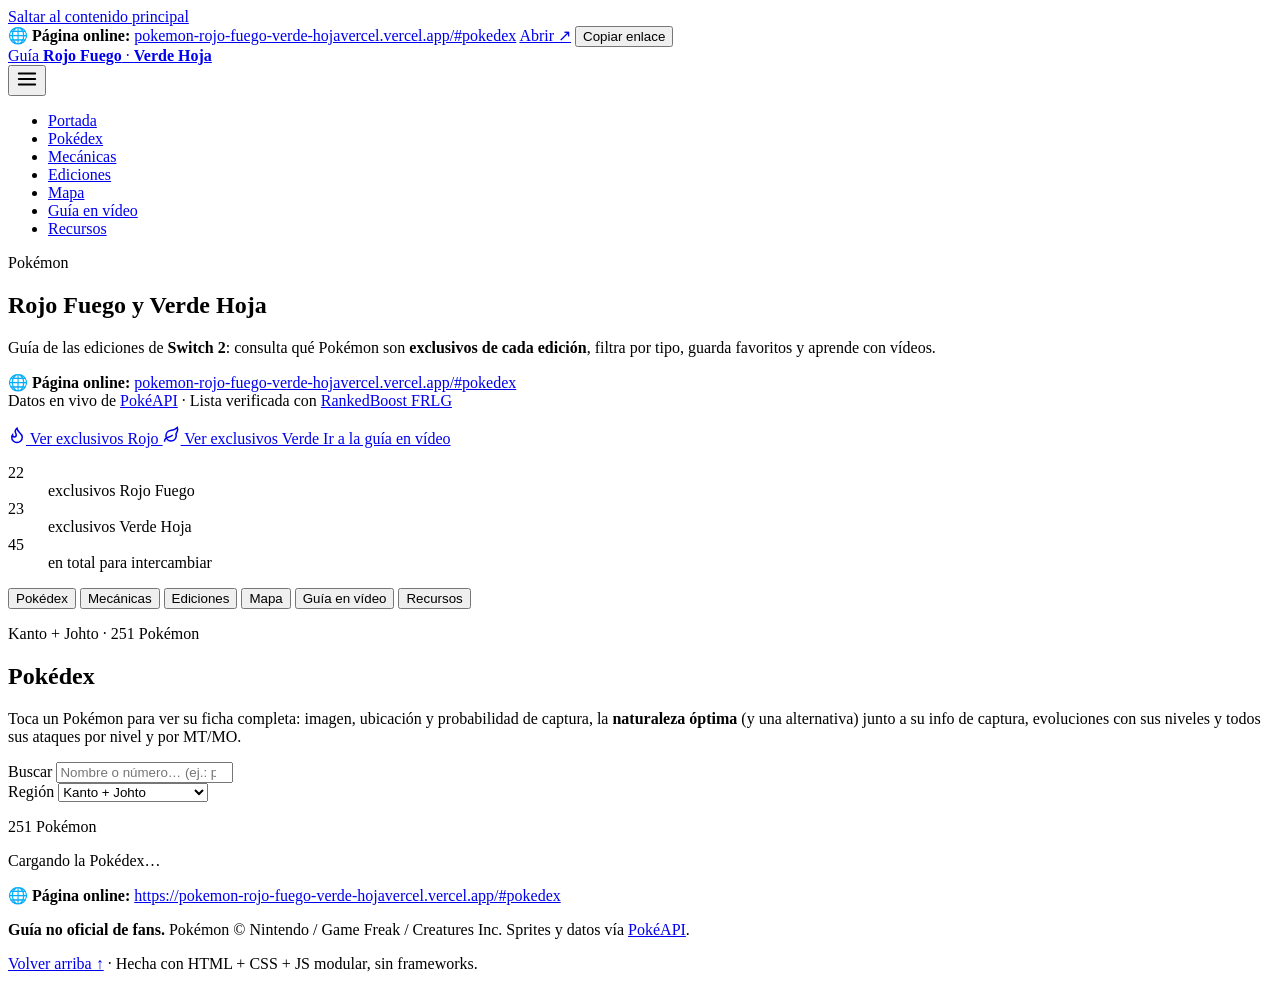
==== index.html @ 7b91762d "Update index.html" ====
<!DOCTYPE html>
<html lang="es">
<head>
  <meta charset="UTF-8" />
  <meta name="viewport" content="width=device-width, initial-scale=1.0" />
  <title>Pokémon Rojo Fuego y Verde Hoja — Guía de ediciones Switch 2 | Exclusivos</title>
  <meta name="description" content="Guía en español de Pokémon Rojo Fuego y Verde Hoja (Switch 2): qué Pokémon son exclusivos de cada edición, buscador con datos en vivo de PokéAPI, guía en vídeo y recursos oficiales." />
  <meta name="theme-color" content="#0f172a" />
  <meta property="og:title" content="Pokémon Rojo Fuego y Verde Hoja — Guía de ediciones" />
  <meta property="og:description" content="Mitad roja, mitad verde: consulta los Pokémon exclusivos de cada edición, filtra, guarda favoritos y aprende con vídeos." />
  <meta property="og:type" content="website" />
  <link rel="canonical" href="https://pokemon-rojo-fuego-verde-hojavercel.vercel.app/#pokedex" />
  <meta property="og:url" content="https://pokemon-rojo-fuego-verde-hojavercel.vercel.app/#pokedex" />
  <link rel="icon" href="data:image/svg+xml,%3Csvg xmlns='http://www.w3.org/2000/svg' viewBox='0 0 100 100'%3E%3Ccircle cx='50' cy='50' r='46' fill='%23ee1c25'/%3E%3Cpath d='M4 50a46 46 0 0 0 92 0z' fill='%23fff' transform='rotate(180 50 50)'/%3E%3Crect x='4' y='45' width='92' height='10' fill='%23111'/%3E%3Ccircle cx='50' cy='50' r='14' fill='%23fff' stroke='%23111' stroke-width='6'/%3E%3Ccircle cx='50' cy='50' r='6' fill='%23fff' stroke='%23111' stroke-width='3'/%3E%3C/svg%3E" />
  <link rel="preconnect" href="https://pokeapi.co" crossorigin />
  <link rel="preconnect" href="https://raw.githubusercontent.com" crossorigin />
  <link rel="preconnect" href="https://upload.wikimedia.org" crossorigin />
  <link rel="stylesheet" href="src/styles/main.css" />
</head>
<body>
  <a class="skip-link" href="#contenido">Saltar al contenido principal</a>

  <div class="live-banner" role="note" aria-label="Enlace a la página online">
    <div class="container live-banner-inner">
      <span aria-hidden="true">🌐</span>
      <span><strong>Página online:</strong>
        <a id="liveUrl" href="https://pokemon-rojo-fuego-verde-hojavercel.vercel.app/#pokedex">pokemon-rojo-fuego-verde-hojavercel.vercel.app/#pokedex</a>
      </span>
      <span class="live-banner-actions">
        <a class="live-btn" href="https://pokemon-rojo-fuego-verde-hojavercel.vercel.app/#pokedex" target="_blank" rel="noopener">Abrir ↗</a>
        <button class="live-btn" type="button" id="copyLiveUrl">Copiar enlace</button>
      </span>
    </div>
  </div>

  <header class="site-header" id="top">
    <div class="container header-inner">
      <a class="brand" href="#portada" aria-label="Inicio — Guía Rojo Fuego y Verde Hoja">
        <span class="brand-ball" aria-hidden="true"><span class="brand-ball-btn"></span></span>
        <span class="brand-text">Guía <strong>Rojo Fuego</strong> · <strong>Verde Hoja</strong></span>
      </a>
      <nav class="site-nav" aria-label="Navegación principal">
        <button class="nav-toggle" id="navToggle" aria-expanded="false" aria-controls="navMenu" aria-label="Abrir menú">
          <svg width="22" height="22" viewBox="0 0 24 24" fill="none" stroke="currentColor" stroke-width="2" stroke-linecap="round" aria-hidden="true"><line x1="3" y1="6" x2="21" y2="6"/><line x1="3" y1="12" x2="21" y2="12"/><line x1="3" y1="18" x2="21" y2="18"/></svg>
        </button>
        <ul class="nav-menu" id="navMenu">
          <li><a href="#portada">Portada</a></li>
          <li><a href="#pokedex" data-tab="pokedex">Pokédex</a></li>
          <li><a href="#mecanicas" data-tab="mecanicas">Mecánicas</a></li>
          <li><a href="#ediciones" data-tab="ediciones">Ediciones</a></li>
          <li><a href="#mapa" data-tab="mapa">Mapa</a></li>
          <li><a href="#guia" data-tab="guia">Guía en vídeo</a></li>
          <li><a href="#recursos" data-tab="recursos">Recursos</a></li>
        </ul>
      </nav>
    </div>
  </header>

  <main id="contenido">
    <!-- ============ PORTADA: pokéball + logo + split ============ -->
    <section class="hero" id="portada" aria-labelledby="hero-title">
      <div class="hero-split" aria-hidden="true">
        <div class="hero-half hero-half--fire"></div>
        <div class="hero-half hero-half--leaf"></div>
      </div>

      <div class="container hero-content">
        <div class="pokeball" role="img" aria-label="Pokébola clásica roja y blanca">
          <span class="pokeball-shine" aria-hidden="true"></span>
          <span class="pokeball-band" aria-hidden="true"></span>
          <span class="pokeball-button" aria-hidden="true"></span>
        </div>

        <img
          class="pokemon-logo"
          src="https://upload.wikimedia.org/wikipedia/commons/9/98/International_Pok%C3%A9mon_logo.svg"
          alt="Logotipo oficial de Pokémon"
          width="420" height="153" fetchpriority="high"
          onerror="this.outerHTML='<p class=&quot;pokemon-logo-fallback&quot;>Pokémon</p>'" />

        <h1 id="hero-title" class="hero-title">
          <span class="hero-title-fire">Rojo Fuego</span>
          <span class="hero-title-x">y</span>
          <span class="hero-title-leaf">Verde Hoja</span>
        </h1>
        <p class="hero-subtitle">
          Guía de las ediciones de <strong>Switch&nbsp;2</strong>: consulta qué Pokémon son
          <strong>exclusivos de cada edición</strong>, filtra por tipo, guarda favoritos y aprende con vídeos.
        </p>
        <p class="hero-source">
          🌐 <strong>Página online:</strong>
          <a href="https://pokemon-rojo-fuego-verde-hojavercel.vercel.app/#pokedex">pokemon-rojo-fuego-verde-hojavercel.vercel.app/#pokedex</a><br />
          Datos en vivo de <a href="https://pokeapi.co" target="_blank" rel="noopener">PokéAPI</a>
          · Lista verificada con <a href="https://rankedboost.com/pokemon/hypno/firered-leafgreen/#locations" target="_blank" rel="noopener">RankedBoost FRLG</a>
        </p>

        <div class="hero-actions">
          <a class="btn btn--fire" href="#panel-fire" data-tab="ediciones" data-scroll="#panel-fire">
            <svg width="18" height="18" viewBox="0 0 24 24" fill="none" stroke="currentColor" stroke-width="2" aria-hidden="true"><path d="M8.5 14.5A2.5 2.5 0 0 0 11 12c0-1.38-.5-2-1-3-1.072-2.143-.224-4.054 2-6 .5 2.5 2 4.9 4 6.5 2 1.6 3 3.5 3 5.5a7 7 0 1 1-14 0c0-1.153.433-2.294 1-3a2.5 2.5 0 0 0 2.5 2.5z"/></svg>
            Ver exclusivos Rojo
          </a>
          <a class="btn btn--leaf" href="#panel-leaf" data-tab="ediciones" data-scroll="#panel-leaf">
            <svg width="18" height="18" viewBox="0 0 24 24" fill="none" stroke="currentColor" stroke-width="2" aria-hidden="true"><path d="M11 20A7 7 0 0 1 9.8 6.1C15.5 5 17 4.48 19 2c1 2.2.2 5.6-1.7 8.5A7 7 0 0 1 11 20z"/><path d="M2 21c0-3 1.85-5.36 5.08-6C9.5 14.52 12 13 13 12"/></svg>
            Ver exclusivos Verde
          </a>
          <a class="btn btn--ghost" href="#guia" data-tab="guia">Ir a la guía en vídeo</a>
        </div>

        <dl class="hero-stats" aria-label="Resumen de contenido">
          <div><dt id="statFire">22</dt><dd>exclusivos Rojo Fuego</dd></div>
          <div><dt id="statLeaf">23</dt><dd>exclusivos Verde Hoja</dd></div>
          <div><dt>45</dt><dd>en total para intercambiar</dd></div>
        </dl>
      </div>
    </section>

    <div class="tabs-bar" id="tabsBar">
      <div class="container">
        <div class="tabs" role="tablist" aria-label="Secciones de la guía">
          <button class="tab" role="tab" id="tab-pokedex" data-tab="pokedex" aria-selected="true" aria-controls="panel-pokedex">Pokédex</button>
          <button class="tab" role="tab" id="tab-mecanicas" data-tab="mecanicas" aria-selected="false" aria-controls="panel-mecanicas" tabindex="-1">Mecánicas</button>
          <button class="tab" role="tab" id="tab-ediciones" data-tab="ediciones" aria-selected="false" aria-controls="panel-ediciones" tabindex="-1">Ediciones</button>
          <button class="tab" role="tab" id="tab-mapa" data-tab="mapa" aria-selected="false" aria-controls="panel-mapa" tabindex="-1">Mapa</button>
          <button class="tab" role="tab" id="tab-guia" data-tab="guia" aria-selected="false" aria-controls="panel-guia" tabindex="-1">Guía en vídeo</button>
          <button class="tab" role="tab" id="tab-recursos" data-tab="recursos" aria-selected="false" aria-controls="panel-recursos" tabindex="-1">Recursos</button>
        </div>
      </div>
    </div>

    <!-- ============ POKÉDEX ============ -->
    <section class="section tabpanel" id="panel-pokedex" data-panel="pokedex" role="tabpanel" aria-labelledby="tab-pokedex" tabindex="0">
      <div class="container">
        <p class="kicker">Kanto + Johto · 251 Pokémon</p>
        <h2 id="pokedex-title">Pokédex</h2>
        <p class="section-lead">Toca un Pokémon para ver su ficha completa: imagen, ubicación y probabilidad de captura, la <strong>naturaleza óptima</strong> (y una alternativa) junto a su info de captura, evoluciones con sus niveles y todos sus ataques por nivel y por MT/MO.</p>
        <form class="dex-toolbar" id="dexFilterForm" role="search" aria-label="Buscar en la Pokédex" onsubmit="return false">
          <div class="dex-field">
            <label for="dexQ">Buscar</label>
            <input id="dexQ" name="dexQ" type="search" placeholder="Nombre o número… (ej.: pikachu, 025)" autocomplete="off" />
          </div>
          <div class="dex-field">
            <label for="dexGen">Región</label>
            <select id="dexGen" name="dexGen">
              <option value="all">Kanto + Johto</option>
              <option value="kanto">Solo Kanto (1–151)</option>
              <option value="johto">Solo Johto (152–251)</option>
            </select>
          </div>
        </form>
        <p class="dex-count" id="dexCount" role="status" aria-live="polite">251 Pokémon</p>
        <div class="dex-layout">
          <div class="dex-list-wrap">
            <ol class="dex-list" id="dexList" aria-label="Lista de Pokémon exclusivos"></ol>
          </div>
          <article class="dex-detail" id="dexDetail" aria-live="polite" aria-label="Ficha del Pokémon seleccionado">
            <p>Cargando la Pokédex…</p>
          </article>
        </div>
      </div>
    </section>

    <!-- ============ MECÁNICAS ============ -->
    <section class="section section--alt tabpanel" id="panel-mecanicas" data-panel="mecanicas" role="tabpanel" aria-labelledby="tab-mecanicas" tabindex="0" hidden>
      <div class="container">
        <p class="kicker">Referencia del entrenador</p>
        <h2 id="mecanicas-title">Naturalezas y tipos</h2>
        <p class="section-lead">Las 25 naturalezas del juego con su nombre en español e inglés y qué hace cada una, más los 18 tipos con su símbolo, sus interacciones y la tabla completa de eficacias.</p>

        <h3 class="mech-sub">Naturalezas <span class="mech-count">(25)</span></h3>
        <p class="mech-note">Cada naturaleza sube una estadística un <strong>10%</strong> y baja otra un <strong>10%</strong>; las 5 neutras no cambian nada. En el juego, la estadística subida se pinta de <strong>rosa</strong> y la bajada de <strong>azul</strong> en la pantalla de Datos.</p>
        <div class="nature-grid" id="natureGrid"></div>

        <h3 class="mech-sub">Tipos <span class="mech-count">(18)</span></h3>
        <p class="mech-note">Cada tipo con su símbolo, a qué hace doble de daño al atacar, qué le hace doble de daño, qué resiste y a qué es inmune.</p>
        <div class="type-grid" id="typeGrid"></div>

        <h3 class="mech-sub">Tabla de eficacias</h3>
        <p class="mech-note">Fila = tipo del ataque · columna = tipo del defensor.</p>
        <div class="table-wrap"><table class="chart-table" id="typeChart"></table></div>
        <p class="map-fallback" id="chartLegend"></p>
      </div>
    </section>

    <!-- ============ EDICIONES ============ -->
    <section class="section tabpanel" id="panel-ediciones" data-panel="ediciones" role="tabpanel" aria-labelledby="tab-ediciones" tabindex="0" hidden>
      <div class="container">
        <h2 id="explorador-title" class="sr-only">Pokémon exclusivos de cada edición</h2>
        <!-- ============ SPLIT ROJO / VERDE ============ -->
        <div class="split">
          <!-- Panel ROJO FUEGO -->
          <section class="panel panel--fire" id="panel-fire" aria-labelledby="fire-title">
            <header class="panel-head">
              <h2 id="fire-title" class="panel-title sr-only">Exclusivos de Rojo Fuego</h2>
              <div class="game-logo game-logo--fire" role="img" aria-label="Logotipo de la edición Rojo Fuego">
                <span class="game-logo-flame" aria-hidden="true">
                  <svg width="26" height="26" viewBox="0 0 24 24" fill="none" stroke="currentColor" stroke-width="2" stroke-linecap="round" stroke-linejoin="round"><path d="M8.5 14.5A2.5 2.5 0 0 0 11 12c0-1.38-.5-2-1-3-1.072-2.143-.224-4.054 2-6 .5 2.5 2 4.9 4 6.5 2 1.6 3 3.5 3 5.5a7 7 0 1 1-14 0c0-1.153.433-2.294 1-3a2.5 2.5 0 0 0 2.5 2.5z"/></svg>
                </span>
                <span class="game-logo-text"><small>Pokémon edición</small><strong>ROJO FUEGO</strong></span>
                <span class="game-logo-mascot" aria-hidden="true">🔥 Charizard</span>
              </div>
              <p class="panel-desc">Solo aparecen en <strong>Rojo Fuego</strong>. Para completarlos necesitarás intercambiar con Verde Hoja.</p>
              <p class="strip-caption">Recortes de tu imagen — mitad superior, pegados en su edición. Toca uno para ver su ficha:</p>
              <div class="cutout-strip" id="strip-fire" role="group" aria-label="Recortes de exclusivos de Rojo Fuego"></div>
            </header>
            <div class="panel-status" data-panel-status="fire" role="status" aria-live="polite"></div>
            <ul class="card-grid" id="grid-fire" aria-label="Pokémon exclusivos de Rojo Fuego"></ul>
          </section>

          <!-- Panel VERDE HOJA -->
          <section class="panel panel--leaf" id="panel-leaf" aria-labelledby="leaf-title">
            <header class="panel-head">
              <h2 id="leaf-title" class="panel-title sr-only">Exclusivos de Verde Hoja</h2>
              <div class="game-logo game-logo--leaf" role="img" aria-label="Logotipo de la edición Verde Hoja">
                <span class="game-logo-flame" aria-hidden="true">
                  <svg width="26" height="26" viewBox="0 0 24 24" fill="none" stroke="currentColor" stroke-width="2" stroke-linecap="round" stroke-linejoin="round"><path d="M11 20A7 7 0 0 1 9.8 6.1C15.5 5 17 4.48 19 2c1 2.2.2 5.6-1.7 8.5A7 7 0 0 1 11 20z"/><path d="M2 21c0-3 1.85-5.36 5.08-6C9.5 14.52 12 13 13 12"/></svg>
                </span>
                <span class="game-logo-text"><small>Pokémon edición</small><strong>VERDE HOJA</strong></span>
                <span class="game-logo-mascot" aria-hidden="true">🍃 Venusaur</span>
              </div>
              <p class="panel-desc">Solo aparecen en <strong>Verde Hoja</strong>. Para completarlos necesitarás intercambiar con Rojo Fuego.</p>
              <p class="strip-caption">Recortes de tu imagen — mitad inferior, pegados en su edición. Toca uno para ver su ficha:</p>
              <div class="cutout-strip" id="strip-leaf" role="group" aria-label="Recortes de exclusivos de Verde Hoja"></div>
            </header>
            <div class="panel-status" data-panel-status="leaf" role="status" aria-live="polite"></div>
            <ul class="card-grid" id="grid-leaf" aria-label="Pokémon exclusivos de Verde Hoja"></ul>
          </section>
        </div>
      </div>
    </section>

    <!-- ============ MAPA ============ -->
    <section class="section section--alt tabpanel" id="panel-mapa" data-panel="mapa" role="tabpanel" aria-labelledby="tab-mapa" tabindex="0" hidden>
      <div class="container">
        <p class="kicker">Explora Kanto</p>
        <h2 id="mapa-title">Mapa interactivo de Kanto y las Archi7</h2>
        <p class="section-lead">El FRLG Map de RankedBoost, incrustado en la página: mueve, amplía y localiza rutas, cuevas y puntos de captura sin salir de aquí.</p>
        <div class="map-frame">
          <iframe id="frlgMap" src="https://rankedboost.com/pokemon/location/firered-leafgreen/#megamap=4048,-960,0.085,region,-" title="Mapa interactivo de Pokémon Rojo Fuego y Verde Hoja (RankedBoost)" loading="lazy" allowfullscreen referrerpolicy="no-referrer"></iframe>
        </div>
        <p class="map-fallback">¿No se carga el mapa? <a href="https://rankedboost.com/pokemon/location/firered-leafgreen/" target="_blank" rel="noopener">Abrirlo en RankedBoost</a>.</p>
      </div>
    </section>

    <!-- ============ GUÍA EN VÍDEO ============ -->
    <section class="section section--alt tabpanel" id="panel-guia" data-panel="guia" role="tabpanel" aria-labelledby="tab-guia" tabindex="0" hidden>
      <div class="container">
        <p class="kicker">Aprende jugando</p>
        <h2 id="guia-title">Guía en vídeo: serie completa + trucos</h2>
        <p class="section-lead">36 capítulos paso a paso por Kanto y las Archi7, más shorts con trucos. Elige un vídeo de la lista y se reproduce aquí mismo, sin salir de la página.</p>
        <div class="player-layout">
          <div class="player-main">
            <div class="player-frame">
              <iframe id="ytPlayer" src="https://www.youtube-nocookie.com/embed/GYlCV2q-iWk?rel=0" title="Reproductor: guía en vídeo de Rojo Fuego y Verde Hoja" loading="lazy" allow="accelerometer; autoplay; clipboard-write; encrypted-media; gyroscope; picture-in-picture; web-share" referrerpolicy="strict-origin-when-cross-origin" allowfullscreen></iframe>
            </div>
            <h3 class="now-playing" id="nowPlaying">1 · Pokémon Rojo Fuego #1 - Bulbasaur, Charmander o Squirtle</h3>
            <p class="player-alt"><a id="watchLink" href="https://www.youtube.com/watch?v=GYlCV2q-iWk&list=PLMa4xzilcmBt-tBff6_m3KsLrLWPwA_6X" target="_blank" rel="noopener">Ver este vídeo en YouTube ↗</a></p>
          </div>
          <div class="playlist-wrap">
            <h3 class="playlist-title">Serie completa <span id="epCount"></span></h3>
            <ol class="playlist" id="playlistEps"></ol>
            <h3 class="playlist-title">Shorts y trucos <span id="shortCount"></span></h3>
            <ol class="playlist" id="playlistShorts"></ol>
          </div>
        </div>
        <p class="map-fallback">Lista original: <a href="https://www.youtube.com/watch?v=GYlCV2q-iWk&list=PLMa4xzilcmBt-tBff6_m3KsLrLWPwA_6X" target="_blank" rel="noopener">ver la playlist en YouTube</a>.</p>
      </div>
    </section>

    <!-- ============ RECURSOS ============ -->
    <section class="section tabpanel" id="panel-recursos" data-panel="recursos" role="tabpanel" aria-labelledby="tab-recursos" tabindex="0" hidden>
      <div class="container">
        <p class="kicker">Para seguir investigando</p>
        <h2 id="recursos-title">Páginas relacionadas</h2>
        <ul class="link-grid">
          <li><a class="link-card" href="https://rankedboost.com/pokemon/hypno/firered-leafgreen/#locations" target="_blank" rel="noopener"><strong>RankedBoost — Localizaciones FRLG</strong><span>Fuente de localizaciones usada en esta guía.</span></a></li>
          <li><a class="link-card" href="https://pokeapi.co" target="_blank" rel="noopener"><strong>PokéAPI — API REST</strong><span>Sprites, tipos y estadísticas en vivo.</span></a></li>
          <li><a class="link-card" href="https://bulbapedia.bulbagarden.net/wiki/Walkthrough:Pok%C3%A9mon_FireRed_and_LeafGreen" target="_blank" rel="noopener"><strong>Bulbapedia — Walkthrough FRLG</strong><span>Guía escrita paso a paso.</span></a></li>
          <li><a class="link-card" href="https://www.serebii.net/fireredleafgreen/" target="_blank" rel="noopener"><strong>Serebii — FireRed / LeafGreen</strong><span>Pokédex, objetos y eventos.</span></a></li>
          <li><a class="link-card" href="https://www.nintendo.com/" target="_blank" rel="noopener"><strong>Nintendo eShop</strong><span>Versiones digitales para Switch / Switch 2.</span></a></li>
          <li><a class="link-card" href="https://home.pokemon.com/" target="_blank" rel="noopener"><strong>Pokémon HOME</strong><span>Transfiere tus capturas desde FRLG (oct. 2026).</span></a></li>
        </ul>
      </div>
    </section>
  </main>

  <footer class="site-footer">
    <div class="container footer-inner">
      <p>🌐 <strong>Página online:</strong> <a href="https://pokemon-rojo-fuego-verde-hojavercel.vercel.app/#pokedex">https://pokemon-rojo-fuego-verde-hojavercel.vercel.app/#pokedex</a></p>
      <p><strong>Guía no oficial de fans.</strong> Pokémon © Nintendo / Game Freak / Creatures Inc. Sprites y datos vía <a href="https://pokeapi.co" target="_blank" rel="noopener">PokéAPI</a>.</p>
      <p><a href="#portada">Volver arriba ↑</a> · Hecha con HTML + CSS + JS modular, sin frameworks.</p>
    </div>
  </footer>

  <!-- Modal detalle -->
  <div class="modal-backdrop" id="modalBackdrop" hidden>
    <div class="modal" role="dialog" aria-modal="true" aria-labelledby="modalName" id="modal">
      <button class="modal-close" id="modalClose" aria-label="Cerrar detalle">✕</button>
      <div class="modal-body" id="modalBody">
        <p>Cargando…</p>
      </div>
    </div>
  </div>

  <div class="toast" id="toast" role="status" aria-live="polite" hidden></div>

  <script src="src/js/data.js"></script>
  <script src="src/js/mechanics.js"></script>
  <script src="src/js/api.js"></script>
  <script src="src/js/ui.js"></script>
  <script src="src/js/playlist.js"></script>
  <script src="src/js/app.js"></script>
  <script>
    // Botón "Copiar enlace": copia la URL online al portapapeles.
    (function () {
      var btn = document.getElementById("copyLiveUrl");
      if (!btn) return;
      btn.addEventListener("click", function () {
        var url = "https://pokemon-rojo-fuego-verde-hojavercel.vercel.app/#pokedex";
        function done(msg) {
          btn.textContent = msg;
          setTimeout(function () { btn.textContent = "Copiar enlace"; }, 2000);
        }
        if (navigator.clipboard && navigator.clipboard.writeText) {
          navigator.clipboard.writeText(url).then(function () { done("¡Copiado! ✓"); }, function () { done(url); });
        } else {
          var t = document.createElement("textarea");
          t.value = url; document.body.appendChild(t); t.select();
          try { document.execCommand("copy"); done("¡Copiado! ✓"); }
          catch (e) { done(url); }
          document.body.removeChild(t);
        }
      });
    })();
  </script>
</body>
</html>
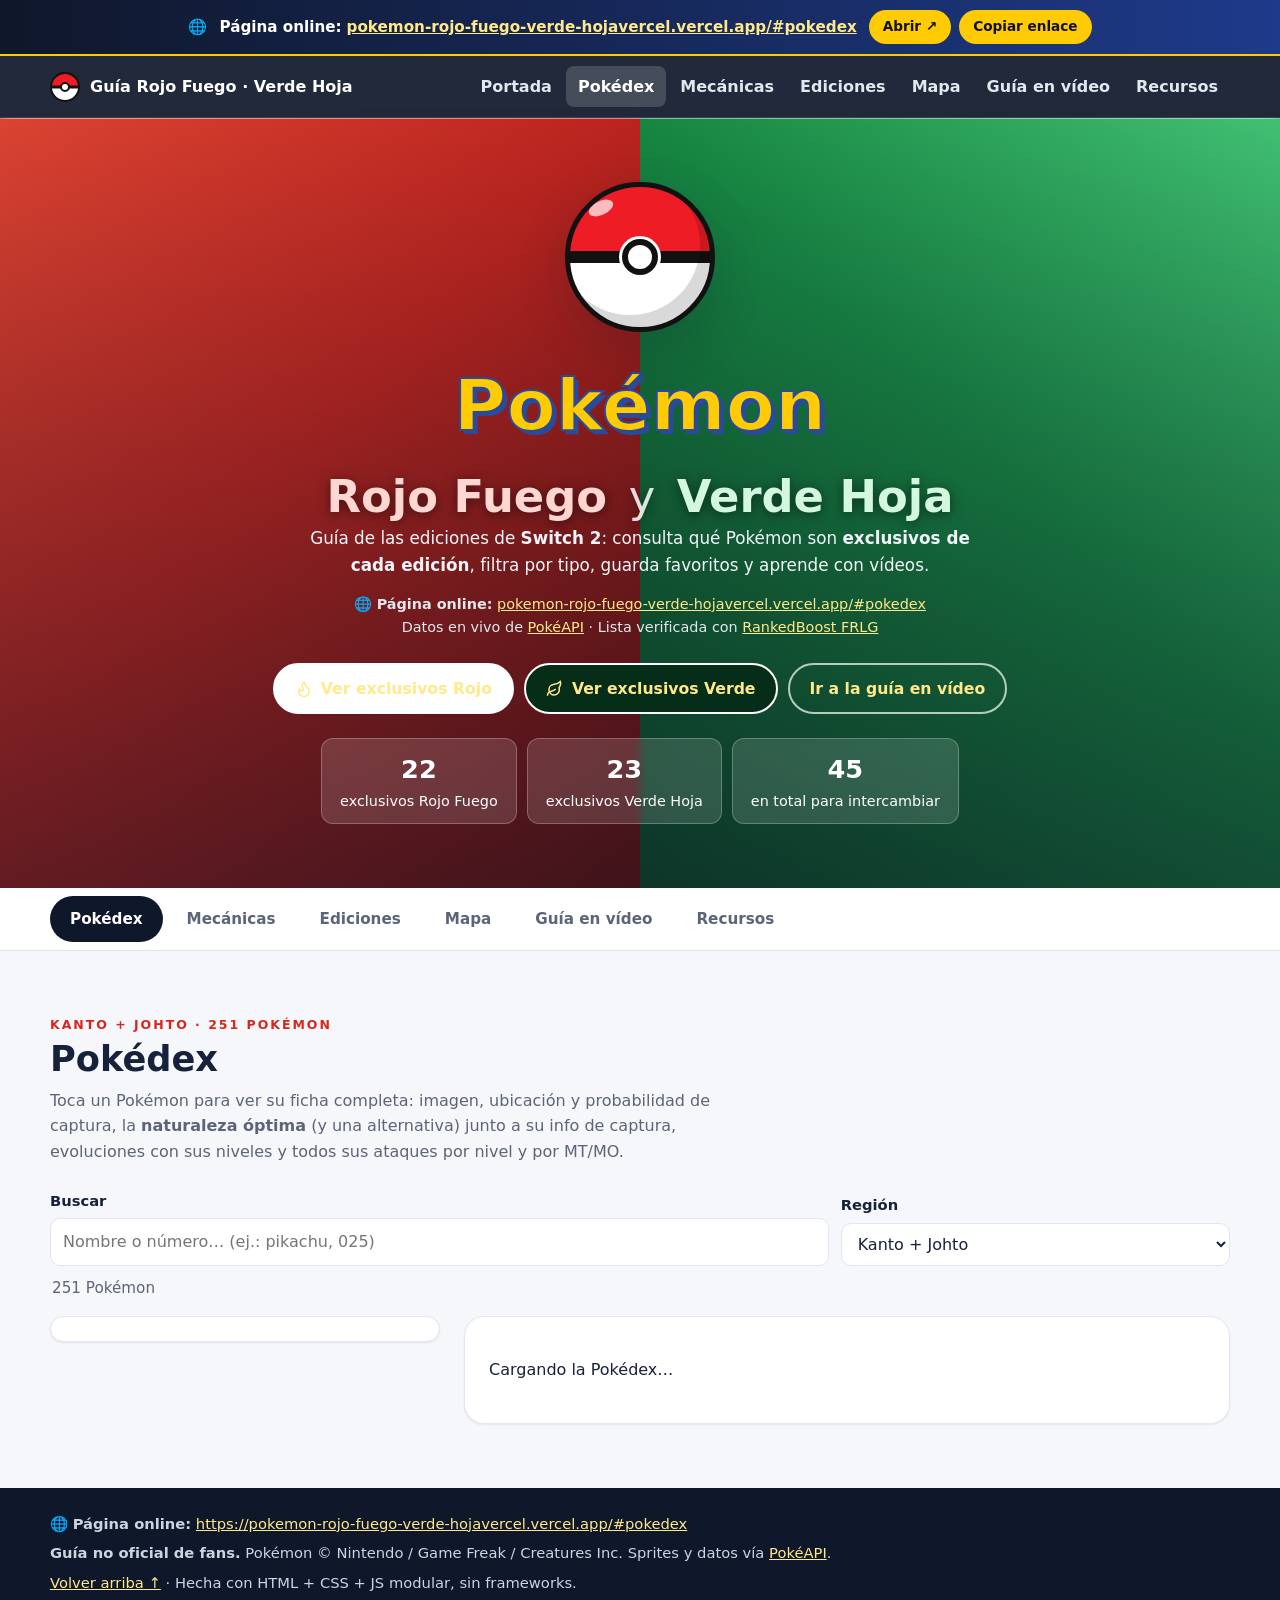
==== commit 591ebb33: "Quita textos de encargo de la web y del README - Las cabeceras de la web decian 'Recortes de tu imag" ====
--- a/index.html
+++ b/index.html
@@ -199,7 +199,7 @@
                 <span class="game-logo-mascot" aria-hidden="true">🔥 Charizard</span>
               </div>
               <p class="panel-desc">Solo aparecen en <strong>Rojo Fuego</strong>. Para completarlos necesitarás intercambiar con Verde Hoja.</p>
-              <p class="strip-caption">Recortes de tu imagen — mitad superior, pegados en su edición. Toca uno para ver su ficha:</p>
+              <p class="strip-caption">Los 22 exclusivos de Rojo Fuego. Toca uno para ver su ficha:</p>
               <div class="cutout-strip" id="strip-fire" role="group" aria-label="Recortes de exclusivos de Rojo Fuego"></div>
             </header>
             <div class="panel-status" data-panel-status="fire" role="status" aria-live="polite"></div>
@@ -218,7 +218,7 @@
                 <span class="game-logo-mascot" aria-hidden="true">🍃 Venusaur</span>
               </div>
               <p class="panel-desc">Solo aparecen en <strong>Verde Hoja</strong>. Para completarlos necesitarás intercambiar con Rojo Fuego.</p>
-              <p class="strip-caption">Recortes de tu imagen — mitad inferior, pegados en su edición. Toca uno para ver su ficha:</p>
+              <p class="strip-caption">Los 23 exclusivos de Verde Hoja. Toca uno para ver su ficha:</p>
               <div class="cutout-strip" id="strip-leaf" role="group" aria-label="Recortes de exclusivos de Verde Hoja"></div>
             </header>
             <div class="panel-status" data-panel-status="leaf" role="status" aria-live="polite"></div>
--- a/src/styles/main.css
+++ b/src/styles/main.css
@@ -0,0 +1,619 @@
+/* ============================================================
+   Guía Rojo Fuego / Verde Hoja — sistema de diseño
+   Mobile-first · variables CSS · Grid + Flexbox
+   ============================================================ */
+:root {
+  --color-fire: #d9261c;
+  --color-fire-dark: #7a0e08;
+  --color-fire-soft: #fdeceb;
+  --color-leaf: #189a46;
+  --color-leaf-dark: #0b5a28;
+  --color-leaf-soft: #e7f7ee;
+  --color-ink: #0f172a;
+  --color-background: #f6f7fb;
+  --color-surface: #ffffff;
+  --color-text: #16213a;
+  --color-muted: #5b6478;
+  --color-border: #e2e6f0;
+  --color-accent: #ffcb05;
+  --color-accent-ink: #2a4a9b;
+
+  --radius-sm: 8px;
+  --radius-md: 12px;
+  --radius-lg: 20px;
+  --radius-pill: 999px;
+
+  --spacing-xs: 4px;
+  --spacing-sm: 8px;
+  --spacing-md: 16px;
+  --spacing-lg: 24px;
+  --spacing-xl: 40px;
+  --spacing-2xl: 64px;
+
+  --shadow-sm: 0 1px 2px rgb(15 23 42 / 0.08);
+  --shadow-md: 0 8px 24px rgb(15 23 42 / 0.12);
+  --shadow-lg: 0 18px 50px rgb(15 23 42 / 0.18);
+
+  --font-sans: "Outfit", "Segoe UI", system-ui, -apple-system, Roboto, "Helvetica Neue", Arial, sans-serif;
+  --font-display: "Outfit", "Segoe UI Black", system-ui, sans-serif;
+
+  --max-w: 1180px;
+}
+
+* { box-sizing: border-box; }
+html { scroll-behavior: smooth; }
+body {
+  margin: 0;
+  font-family: var(--font-sans);
+  color: var(--color-text);
+  background: var(--color-background);
+  line-height: 1.6;
+}
+img { max-width: 100%; height: auto; }
+a { color: var(--color-accent-ink); }
+a:hover { text-decoration-thickness: 2px; }
+
+.container { width: min(100% - 2rem, var(--max-w)); margin-inline: auto; }
+
+.sr-only {
+  position: absolute; width: 1px; height: 1px; padding: 0; margin: -1px;
+  overflow: hidden; clip: rect(0 0 0 0); white-space: nowrap; border: 0;
+}
+.skip-link {
+  position: absolute; left: 12px; top: -60px; z-index: 100;
+  background: var(--color-ink); color: #fff; padding: 10px 16px;
+  border-radius: var(--radius-sm); transition: top 0.2s;
+}
+.skip-link:focus { top: 12px; color: #fff; }
+
+:focus-visible { outline: 3px solid var(--color-accent); outline-offset: 2px; border-radius: 4px; }
+
+/* ---------- Banner enlace página online ---------- */
+.live-banner {
+  background: linear-gradient(90deg, #0f172a, #1e3a8a);
+  color: #fff; font-size: 0.95rem;
+  border-bottom: 2px solid var(--color-accent);
+}
+.live-banner-inner {
+  display: flex; align-items: center; justify-content: center;
+  flex-wrap: wrap; gap: 8px 12px; padding-block: 10px; text-align: center;
+}
+.live-banner a { color: #ffe98a; font-weight: 700; overflow-wrap: anywhere; }
+.live-banner-actions { display: inline-flex; gap: 8px; }
+.live-btn {
+  display: inline-block; font: inherit; font-size: 0.85rem; font-weight: 800;
+  background: var(--color-accent); color: #111; border: 0; border-radius: 999px;
+  padding: 6px 14px; cursor: pointer; text-decoration: none;
+}
+.live-btn:hover { filter: brightness(1.08); }
+a.live-btn { color: #111; }
+
+/* ---------- Header ---------- */
+.site-header {
+  position: sticky; top: 0; z-index: 50;
+  background: rgb(15 23 42 / 0.92);
+  color: #fff; backdrop-filter: blur(8px);
+  border-bottom: 1px solid rgb(255 255 255 / 0.12);
+}
+.header-inner { display: flex; align-items: center; justify-content: space-between; gap: 12px; padding-block: 10px; }
+.brand { display: flex; align-items: center; gap: 10px; color: #fff; text-decoration: none; font-weight: 600; }
+.brand-ball {
+  width: 30px; height: 30px; border-radius: 50%; position: relative; flex: none;
+  background: linear-gradient(to bottom, #ee1c25 50%, #fff 50%);
+  border: 2px solid #111; overflow: hidden;
+}
+.brand-ball::after { content: ""; position: absolute; left: 0; right: 0; top: 50%; height: 3px; background: #111; transform: translateY(-50%); }
+.brand-ball-btn {
+  position: absolute; left: 50%; top: 50%; width: 10px; height: 10px; border-radius: 50%;
+  background: #fff; border: 2px solid #111; transform: translate(-50%, -50%); z-index: 1;
+}
+.site-nav { position: relative; }
+.nav-toggle { display: inline-flex; background: transparent; border: 1px solid rgb(255 255 255 / 0.3); color: #fff; border-radius: 8px; padding: 8px; cursor: pointer; }
+.nav-menu { display: none; list-style: none; margin: 0; padding: 8px; position: absolute; right: 0; top: calc(100% + 8px); background: #fff; border-radius: 12px; box-shadow: var(--shadow-md); min-width: 220px; }
+.nav-menu.open { display: block; }
+.nav-menu a { display: block; padding: 10px 12px; border-radius: 8px; color: var(--color-text); text-decoration: none; font-weight: 600; }
+.nav-menu a:hover { background: #eef2ff; }
+
+/* ---------- Hero / portada ---------- */
+.hero { position: relative; overflow: clip; color: #fff; background: var(--color-ink); }
+.hero-split { position: absolute; inset: 0; display: grid; grid-template-columns: 1fr 1fr; }
+.hero-half--fire { background: linear-gradient(135deg, #ff4b33 0%, var(--color-fire) 45%, var(--color-fire-dark) 100%); }
+.hero-half--leaf { background: linear-gradient(225deg, #4ade80 0%, var(--color-leaf) 45%, var(--color-leaf-dark) 100%); }
+.hero-split::after { content: ""; position: absolute; inset: 0; background: linear-gradient(to bottom, rgb(15 23 42 / 0.15), rgb(15 23 42 / 0.55)); }
+.hero-content { position: relative; z-index: 2; text-align: center; padding-block: var(--spacing-2xl); }
+.hero-content a { color: #ffe98a; }
+
+.pokeball {
+  width: 120px; height: 120px; border-radius: 50%; margin: 0 auto var(--spacing-md);
+  background: linear-gradient(to bottom, #ee1c25 46%, #111 46%, #111 54%, #fff 54%);
+  border: 5px solid #111; position: relative;
+  box-shadow: var(--shadow-lg), inset -10px -12px 0 rgb(0 0 0 / 0.15);
+  animation: float 4s ease-in-out infinite;
+  transition: transform 0.25s ease;
+}
+.pokeball:hover { transform: rotate(-10deg) scale(1.04); }
+.pokeball-shine { position: absolute; left: 18px; top: 14px; width: 26px; height: 14px; border-radius: 50%; background: rgb(255 255 255 / 0.7); transform: rotate(-25deg); }
+.pokeball-button {
+  position: absolute; left: 50%; top: 50%; width: 30px; height: 30px; border-radius: 50%;
+  background: #fff; border: 6px solid #111; transform: translate(-50%, -50%);
+  box-shadow: 0 0 0 3px #fff;
+}
+@keyframes float { 0%, 100% { translate: 0 0; } 50% { translate: 0 -8px; } }
+@media (prefers-reduced-motion: reduce) { .pokeball { animation: none; } html { scroll-behavior: auto; } }
+
+.pokemon-logo { width: min(420px, 78vw); filter: drop-shadow(0 6px 0 rgb(0 0 0 / 0.35)) drop-shadow(0 12px 24px rgb(0 0 0 / 0.35)); }
+.pokemon-logo-fallback {
+  font-family: var(--font-display); font-weight: 900; font-size: clamp(2.5rem, 8vw, 4.5rem);
+  color: var(--color-accent); -webkit-text-stroke: 2px var(--color-accent-ink);
+  text-shadow: 4px 4px 0 var(--color-accent-ink); margin: 0;
+}
+.hero-title { margin: 8px 0 4px; font-size: clamp(1.6rem, 4.5vw, 2.8rem); line-height: 1.1; text-shadow: 0 2px 12px rgb(0 0 0 / 0.5); }
+.hero-title-fire { color: #ffd7d2; } .hero-title-leaf { color: #d3f8df; } .hero-title-x { opacity: 0.85; font-weight: 400; margin-inline: 6px; }
+.hero-subtitle { max-width: 62ch; margin: 0 auto; font-size: 1.05rem; color: #f1f5f9; }
+.hero-source { font-size: 0.9rem; color: #e2e8f0; }
+.hero-actions { display: flex; flex-wrap: wrap; gap: 10px; justify-content: center; margin-top: var(--spacing-lg); }
+.hero-stats { display: flex; flex-wrap: wrap; gap: 10px; justify-content: center; margin: var(--spacing-lg) 0 0; padding: 0; }
+.hero-stats > div { background: rgb(255 255 255 / 0.14); border: 1px solid rgb(255 255 255 / 0.25); border-radius: var(--radius-md); padding: 10px 18px; min-width: 150px; backdrop-filter: blur(4px); }
+.hero-stats dt { font-size: 1.6rem; font-weight: 800; }
+.hero-stats dd { margin: 0; font-size: 0.9rem; }
+
+/* ---------- Botones ---------- */
+.btn {
+  display: inline-flex; align-items: center; gap: 8px; justify-content: center;
+  border-radius: var(--radius-pill); padding: 11px 20px; font-weight: 700; font-size: 0.98rem;
+  text-decoration: none; border: 2px solid transparent; cursor: pointer;
+  transition: transform 0.15s ease, box-shadow 0.15s ease, background 0.15s ease;
+}
+.btn:hover { transform: translateY(-1px); }
+.btn:active { transform: translateY(0); }
+.btn--fire { background: #fff; color: var(--color-fire-dark); border-color: #fff; box-shadow: var(--shadow-sm); }
+.btn--fire:hover { background: var(--color-accent); border-color: var(--color-accent); color: #111; }
+.btn--leaf { background: #062d18; color: #d3f8df; border-color: #fff; }
+.btn--leaf:hover { background: #0b5a28; }
+.btn--ghost { background: transparent; color: #fff; border-color: rgb(255 255 255 / 0.7); }
+.btn--ghost:hover { background: rgb(255 255 255 / 0.15); }
+.btn--dark { background: var(--color-ink); color: #fff; }
+.btn--dark:hover { background: #1e293b; }
+.btn--subtle { background: #eef2ff; color: var(--color-ink); }
+.btn--icon { padding: 8px 12px; font-size: 0.9rem; }
+
+/* ---------- Pestañas (sin scroll infinito) ---------- */
+.tabs-bar { background: var(--color-surface); border-bottom: 1px solid var(--color-border); }
+.tabs { display: flex; gap: 4px; overflow-x: auto; padding-block: 8px; }
+.tab {
+  font: inherit; font-weight: 800; font-size: 0.95rem; white-space: nowrap;
+  border: 2px solid transparent; background: transparent; color: var(--color-muted);
+  border-radius: var(--radius-pill); padding: 9px 18px; cursor: pointer;
+}
+.tab:hover { background: #eef2ff; color: var(--color-ink); }
+.tab[aria-selected="true"] { background: var(--color-ink); color: #fff; }
+.tabpanel[hidden] { display: none; }
+.tabpanel:focus { outline: none; }
+.tabpanel:focus-visible { outline: 3px solid var(--color-accent); outline-offset: -3px; }
+.nav-menu a.active { background: rgb(255 255 255 / 0.16); color: #fff; }
+
+/* ---------- Mapa incrustado ---------- */
+.map-frame {
+  border: 1px solid var(--color-border); border-radius: var(--radius-lg);
+  overflow: hidden; box-shadow: var(--shadow-md); background: #0b1f16;
+  height: min(78vh, 720px); min-height: 440px; margin-top: var(--spacing-lg);
+}
+.map-frame iframe { width: 100%; height: 100%; border: 0; display: block; }
+.map-fallback { color: var(--color-muted); font-size: 0.92rem; margin-top: 10px; }
+
+/* ---------- Reproductor YouTube + lista ---------- */
+.player-layout { display: grid; gap: var(--spacing-lg); margin-top: var(--spacing-lg); align-items: start; }
+.player-frame { position: relative; aspect-ratio: 16 / 9; background: #000; border-radius: var(--radius-lg); overflow: hidden; box-shadow: var(--shadow-md); }
+.player-frame iframe { position: absolute; inset: 0; width: 100%; height: 100%; border: 0; }
+.now-playing { margin: 10px 2px 0; font-size: 1.05rem; }
+.player-alt { margin: 4px 2px 0; font-size: 0.9rem; color: var(--color-muted); }
+.playlist-wrap { background: var(--color-surface); border: 1px solid var(--color-border); border-radius: var(--radius-lg); padding: var(--spacing-md); box-shadow: var(--shadow-sm); min-width: 0; }
+.playlist-title { margin: 4px 0 8px; font-size: 1rem; }
+.playlist-title span { color: var(--color-muted); font-weight: 600; }
+.playlist { list-style: none; margin: 0 0 var(--spacing-md); padding: 0; display: grid; gap: 6px; max-height: 320px; overflow: auto; }
+.playlist-item { display: flex; gap: 10px; align-items: center; width: 100%; text-align: left; font: inherit; background: #fff; border: 1.5px solid var(--color-border); border-radius: 10px; padding: 6px; cursor: pointer; }
+.playlist-item img { width: 96px; aspect-ratio: 16 / 9; object-fit: cover; border-radius: 6px; background: #000; flex: none; }
+.playlist-item .pl-num { font-weight: 800; color: var(--color-muted); font-size: 0.85rem; flex: none; width: 30px; text-align: right; }
+.playlist-item .pl-title { font-size: 0.85rem; font-weight: 600; line-height: 1.3; }
+.playlist-item:hover { border-color: var(--color-accent-ink); }
+.playlist-item[aria-current="true"] { border-color: var(--color-fire); background: #fff5f4; }
+
+/* ---------- Pokédex: lista + ficha ---------- */
+.dex-toolbar { display: grid; gap: 12px; margin-top: var(--spacing-lg); }
+.dex-field { display: grid; gap: 6px; }
+.dex-field label { font-weight: 700; font-size: 0.92rem; }
+.dex-field input, .dex-field select {
+  font: inherit; padding: 10px 12px; border-radius: 10px;
+  border: 1.5px solid var(--color-border); background: #fff; color: var(--color-text); width: 100%;
+}
+.dex-field input:focus, .dex-field select:focus { border-color: var(--color-accent-ink); outline: 3px solid rgb(42 74 155 / 0.25); }
+.dex-count { color: var(--color-muted); font-size: 0.95rem; margin: 10px 2px 0; }
+/* Layout: lista de 3 columnas a la izquierda y ficha amplia a la derecha.
+   Bulba, Ivi, Venu en la primera fila, Char... en la siguiente, y así. */
+.dex-layout { display: grid; gap: var(--spacing-md); margin-top: var(--spacing-md); align-items: start; grid-template-columns: minmax(0, 1fr); }
+.dex-list-wrap { background: var(--color-surface); border: 1px solid var(--color-border); border-radius: var(--radius-lg); padding: 12px; box-shadow: var(--shadow-sm); min-width: 0; }
+.dex-list { list-style: none; margin: 0; padding: 0; display: grid; gap: 10px; grid-template-columns: repeat(3, 1fr); max-height: none; overflow: visible; }
+.dex-card { display: grid; justify-items: center; gap: 2px; width: 100%; font: inherit; background: #fff; border: 2px solid var(--color-border); border-radius: 10px; padding: 10px 8px 11px; cursor: pointer; transition: transform 0.15s ease, box-shadow 0.15s ease, border-color 0.15s ease; position: relative; }
+.dex-card img { width: 84px; height: 84px; object-fit: contain; transition: transform 0.15s ease; }
+.dex-card:hover { transform: translateY(-2px); box-shadow: var(--shadow-md); border-color: var(--color-accent-ink); }
+.dex-card:hover img { transform: scale(1.07); }
+.dex-card.is-current { border-color: var(--color-fire); box-shadow: var(--shadow-md); }
+.dex-cell { position: relative; }
+.dex-cell.is-caught .dex-card { border-color: var(--color-leaf); background: linear-gradient(180deg, #fff 60%, #e7f7ee); }
+.dex-cell.is-caught .dex-card-name::after { content: " ✓"; color: var(--color-leaf-dark); font-weight: 900; }
+/* Pokéball de captura: visible en la esquina de cada recuadro, misma en Pokédex y ediciones. */
+.dex-ball,
+.poke-ball {
+  position: absolute; top: 6px; right: 6px; z-index: 2;
+  width: 32px; height: 32px; border-radius: 50%;
+  border: 2px solid #111; padding: 0; cursor: pointer; line-height: 0;
+  background: #fff; overflow: hidden;
+  box-shadow: var(--shadow-sm); transition: transform 0.15s ease, filter 0.15s ease, box-shadow 0.15s ease;
+}
+.dex-ball .ball-half,
+.poke-ball .ball-half { position: absolute; left: 0; right: 0; height: 50%; }
+.dex-ball .ball-half--top,
+.poke-ball .ball-half--top { top: 0; background: #ee1c25; border-bottom: 1.5px solid #111; transition: transform 0.25s ease; }
+.dex-ball .ball-half--bottom,
+.poke-ball .ball-half--bottom { bottom: 0; background: #fff; transition: transform 0.25s ease; }
+.dex-ball .ball-center,
+.poke-ball .ball-center {
+  position: absolute; left: 50%; top: 50%; width: 11px; height: 11px; border-radius: 50%;
+  background: #fff; border: 2px solid #111; transform: translate(-50%, -50%); z-index: 2;
+  display: grid; place-items: center;
+}
+.dex-ball .ball-center > span,
+.poke-ball .ball-center > span { width: 4px; height: 4px; border-radius: 50%; background: #cbd5e1; display: block; transition: background 0.2s ease; }
+.dex-ball .ball-flash,
+.poke-ball .ball-flash { position: absolute; inset: 0; border-radius: 50%; background: radial-gradient(circle, rgb(255 255 255 / 0.95) 0%, rgb(255 203 5 / 0.9) 45%, transparent 70%); opacity: 0; z-index: 3; pointer-events: none; }
+.dex-ball:hover, .poke-ball:hover { transform: scale(1.15); }
+.dex-ball:focus-visible, .poke-ball:focus-visible { outline: 3px solid var(--color-accent); outline-offset: 2px; }
+/* Sin capturar: apagada para invitar a tocarla */
+.dex-ball[aria-pressed="false"], .poke-ball[aria-pressed="false"] { filter: grayscale(1); opacity: 0.55; }
+.dex-ball[aria-pressed="false"]:hover, .poke-ball[aria-pressed="false"]:hover { filter: grayscale(0.3); opacity: 0.95; }
+/* Capturado: a todo color + halo dorado/verde */
+.dex-ball.is-caught, .poke-ball.is-caught { filter: none; opacity: 1; box-shadow: 0 0 0 3px var(--color-accent), var(--shadow-sm); }
+.dex-ball.is-caught .ball-center > span, .poke-ball.is-caught .ball-center > span { background: var(--color-leaf); }
+/* Animación de captura: meneo + apertura + destello */
+.dex-ball.catching, .poke-ball.catching { animation: ballShake 0.55s ease; }
+.dex-ball.catching .ball-half--top, .poke-ball.catching .ball-half--top { animation: ballOpenTop 0.55s ease; }
+.dex-ball.catching .ball-half--bottom, .poke-ball.catching .ball-half--bottom { animation: ballOpenBottom 0.55s ease; }
+.dex-ball.catching .ball-flash, .poke-ball.catching .ball-flash { animation: ballFlash 0.55s ease; }
+.dex-ball.just-caught, .poke-ball.just-caught { animation: ballPop 0.45s ease; }
+@keyframes ballShake {
+  0%, 100% { transform: rotate(0) scale(1); }
+  15% { transform: rotate(-20deg) scale(1.05); }
+  35% { transform: rotate(16deg) scale(1.08); }
+  55% { transform: rotate(-12deg) scale(1.1); }
+  75% { transform: rotate(8deg) scale(1.08); }
+  90% { transform: rotate(0) scale(1.12); }
+}
+@keyframes ballOpenTop { 0%, 55% { transform: translateY(0); } 70% { transform: translateY(-4px); } 100% { transform: translateY(0); } }
+@keyframes ballOpenBottom { 0%, 55% { transform: translateY(0); } 70% { transform: translateY(4px); } 100% { transform: translateY(0); } }
+@keyframes ballFlash { 0% { opacity: 0; transform: scale(0.4); } 55% { opacity: 0; } 70% { opacity: 1; transform: scale(1.1); } 100% { opacity: 0; transform: scale(1.6); } }
+@keyframes ballPop { 0% { transform: scale(1); } 40% { transform: scale(1.35); } 70% { transform: scale(0.94); } 100% { transform: scale(1); } }
+@media (prefers-reduced-motion: reduce) {
+  .dex-ball.catching, .poke-ball.catching, .dex-ball.just-caught, .poke-ball.just-caught { animation: none; }
+  .dex-ball.catching .ball-flash, .poke-ball.catching .ball-flash { animation: none; opacity: 0; }
+}
+.dex-card-num { font-size: 0.72rem; font-weight: 800; color: var(--color-muted); letter-spacing: 1px; }
+.dex-card-name { font-weight: 800; font-size: 0.88rem; text-transform: capitalize; text-align: center; line-height: 1.2; min-height: 2.2em; display: flex; align-items: center; justify-content: center; }
+.dex-card-types { display: flex; gap: 4px; flex-wrap: wrap; justify-content: center; }
+.dex-card-types .type-chip { font-size: 0.62rem; padding: 2px 8px; }
+.dex-detail { background: var(--color-surface); border: 1px solid var(--color-border); border-radius: var(--radius-lg); padding: var(--spacing-lg); box-shadow: var(--shadow-sm); min-width: 0; }
+.dex-head { display: flex; gap: 16px; align-items: center; flex-wrap: wrap; }
+.dex-head img { width: 140px; height: 140px; object-fit: contain; background: #f1f5f9; border-radius: var(--radius-md); }
+.dex-name { margin: 2px 0 6px; font-size: 1.6rem; text-transform: capitalize; }
+.dex-sub { margin: 18px 0 8px; font-size: 1.1rem; }
+.evo-tree { display: flex; flex-wrap: wrap; gap: 10px; align-items: stretch; }
+.evo-node { display: grid; justify-items: center; gap: 2px; background: #f8fafc; border: 1.5px solid var(--color-border); border-radius: var(--radius-md); padding: 10px 14px; min-width: 110px; }
+.evo-node[aria-current="true"] { border-color: var(--color-fire); background: #fff5f4; box-shadow: var(--shadow-sm); }
+.evo-node img { width: 72px; height: 72px; object-fit: contain; }
+.evo-num { font-size: 0.75rem; font-weight: 800; color: var(--color-muted); letter-spacing: 1px; }
+.evo-name { font-weight: 700; text-transform: capitalize; }
+.evo-branches { display: grid; gap: 10px; align-content: center; }
+.evo-branch { display: flex; gap: 10px; align-items: center; }
+.evo-edge { font-size: 0.8rem; font-weight: 800; white-space: nowrap; background: #eef2ff; border: 1px solid var(--color-border); border-radius: var(--radius-pill); padding: 3px 12px; }
+.table-wrap { overflow-x: auto; border: 1px solid var(--color-border); border-radius: var(--radius-md); }
+.moves-table { width: 100%; border-collapse: collapse; font-size: 0.92rem; background: #fff; }
+.moves-table th, .moves-table td { padding: 8px 10px; border-bottom: 1px solid var(--color-border); text-align: left; }
+.moves-table thead th { background: #eef2ff; font-size: 0.8rem; text-transform: uppercase; letter-spacing: 1px; }
+.moves-table tbody tr:last-child td { border-bottom: 0; }
+.moves-table td:first-child { white-space: nowrap; }
+.mt-badge { display: inline-block; background: var(--color-ink); color: #fff; border-radius: 6px; padding: 2px 10px; font-size: 0.8rem; font-weight: 800; }
+.tutor-list { margin: 6px 0; padding-left: 20px; display: grid; gap: 4px; }
+
+/* ---------- Secciones ---------- */
+.section { padding-block: var(--spacing-2xl); }
+.section--alt { background: #fff; border-block: 1px solid var(--color-border); }
+.kicker { text-transform: uppercase; letter-spacing: 2px; font-size: 0.78rem; font-weight: 800; color: var(--color-fire); margin: 0; }
+.section--alt .kicker { color: var(--color-leaf-dark); }
+.section h2 { margin: 4px 0 8px; font-size: clamp(1.5rem, 3.5vw, 2.2rem); line-height: 1.15; }
+.section-lead { color: var(--color-muted); max-width: 70ch; margin-top: 0; }
+
+/* ---------- Split rojo / verde ---------- */
+.split { display: grid; gap: var(--spacing-lg); margin-top: var(--spacing-lg); }
+.panel { border-radius: var(--radius-lg); overflow: hidden; border: 1px solid var(--color-border); box-shadow: var(--shadow-md); background: #fff; }
+.panel--fire { border-top: 8px solid var(--color-fire); }
+.panel--leaf { border-top: 8px solid var(--color-leaf); }
+.panel-head { padding: var(--spacing-lg); }
+.panel--fire .panel-head { background: linear-gradient(180deg, var(--color-fire-soft), #fff); }
+.panel--leaf .panel-head { background: linear-gradient(180deg, var(--color-leaf-soft), #fff); }
+.panel-desc { margin: 10px 0 0; color: var(--color-muted); }
+
+.game-logo {
+  display: flex; align-items: center; gap: 12px; flex-wrap: wrap;
+  border-radius: var(--radius-md); padding: 12px 14px; color: #fff;
+}
+.game-logo--fire { background: linear-gradient(135deg, var(--color-fire), var(--color-fire-dark)); }
+.game-logo--leaf { background: linear-gradient(135deg, var(--color-leaf), var(--color-leaf-dark)); }
+.game-logo-text { display: grid; line-height: 1.1; }
+.game-logo-text small { font-size: 0.72rem; text-transform: uppercase; letter-spacing: 2px; opacity: 0.85; }
+.game-logo-text strong { font-size: 1.5rem; letter-spacing: 1px; }
+.game-logo-mascot { margin-left: auto; background: rgb(255 255 255 / 0.18); border: 1px solid rgb(255 255 255 / 0.4); padding: 6px 12px; border-radius: var(--radius-pill); font-weight: 700; font-size: 0.9rem; }
+
+.panel-status { padding: 0 var(--spacing-lg); font-size: 0.92rem; color: var(--color-muted); }
+.panel-status:empty { display: none; }
+
+/* ---------- Cards (ediciones, mismo formato compacto que la Pokédex) ---------- */
+.card-grid {
+  list-style: none; margin: 0; padding: 12px;
+  display: grid; gap: 10px; grid-template-columns: repeat(auto-fill, minmax(132px, 1fr));
+}
+.poke-card {
+  border: 1px solid var(--color-border); border-radius: 10px;
+  background: #fff; overflow: hidden; display: flex; flex-direction: column;
+  transition: transform 0.15s ease, box-shadow 0.15s ease, border-color 0.15s ease;
+  position: relative;
+}
+.poke-card:hover { transform: translateY(-2px); box-shadow: var(--shadow-md); }
+.poke-card.is-caught { border-color: var(--color-leaf); border-width: 2px; box-shadow: 0 0 0 2px #bbf7d0; }
+.panel--fire .poke-card { background: linear-gradient(180deg, #fff 55%, #fff1f0); }
+.panel--leaf .poke-card { background: linear-gradient(180deg, #fff 55%, #ecfdf3); }
+.poke-media { background: radial-gradient(circle at 50% 35%, rgb(255 255 255 / 0.9), transparent 70%), #f1f5f9; padding: 10px 8px 6px; text-align: center; position: relative; }
+.panel--fire .poke-media { background: radial-gradient(circle at 50% 35%, #fff, transparent 70%), #ffe9e7; }
+.panel--leaf .poke-media { background: radial-gradient(circle at 50% 35%, #fff, transparent 70%), #ddf5e6; }
+.poke-media img { width: 76px; height: 76px; object-fit: contain; image-rendering: auto; }
+.caught-ribbon {
+  position: absolute; left: 6px; top: 6px; z-index: 2;
+  font-size: 0.62rem; font-weight: 900; letter-spacing: 0.4px;
+  background: var(--color-leaf); color: #fff; border-radius: 999px; padding: 2px 8px;
+  box-shadow: var(--shadow-sm);
+}
+.poke-body { padding: 8px 8px 10px; display: grid; gap: 4px; }
+.poke-dex { font-size: 0.7rem; font-weight: 800; letter-spacing: 1px; color: var(--color-muted); }
+.poke-name { margin: 0; font-size: 0.9rem; text-transform: capitalize; line-height: 1.2; min-height: 2.1em; }
+.poke-card.is-caught .poke-name::after { content: " ✓"; color: var(--color-leaf-dark); font-weight: 900; }
+.poke-types { display: flex; gap: 4px; flex-wrap: wrap; }
+.poke-types .type-chip { font-size: 0.62rem; padding: 2px 8px; }
+.type-chip {
+  font-size: 0.72rem; font-weight: 800; text-transform: uppercase; letter-spacing: 0.5px;
+  padding: 3px 10px; border-radius: var(--radius-pill); background: #eef2ff; color: #334155;
+  border: 1px solid var(--color-border);
+}
+.type-normal { background: #a8a77a; border-color: #a8a77a; color: #fff; }
+.type-fire { background: #ee8130; border-color: #ee8130; color: #fff; }
+.type-water { background: #6390f0; border-color: #6390f0; color: #fff; }
+.type-electric { background: #f7d02c; border-color: #f7d02c; color: #1f2937; }
+.type-grass { background: #7ac74c; border-color: #7ac74c; color: #fff; }
+.type-ice { background: #96d9d6; border-color: #96d9d6; color: #1f2937; }
+.type-fighting { background: #c22e28; border-color: #c22e28; color: #fff; }
+.type-poison { background: #a33ea1; border-color: #a33ea1; color: #fff; }
+.type-ground { background: #e2bf65; border-color: #e2bf65; color: #1f2937; }
+.type-flying { background: #a98ff3; border-color: #a98ff3; color: #fff; }
+.type-psychic { background: #f95587; border-color: #f95587; color: #fff; }
+.type-bug { background: #a6b91a; border-color: #a6b91a; color: #fff; }
+.type-rock { background: #b6a136; border-color: #b6a136; color: #fff; }
+.type-ghost { background: #735797; border-color: #735797; color: #fff; }
+.type-dragon { background: #6f35fc; border-color: #6f35fc; color: #fff; }
+.type-dark { background: #705746; border-color: #705746; color: #fff; }
+.type-steel { background: #b7b7ce; border-color: #b7b7ce; color: #1f2937; }
+.type-fairy { background: #d685ad; border-color: #d685ad; color: #fff; }
+.poke-actions { display: flex; gap: 8px; margin-top: 2px; }
+.poke-actions .btn { flex: 1; padding: 7px 6px; font-size: 0.8rem; }
+.fav-btn[aria-pressed="true"] { background: #fff7cc; border: 1.5px solid var(--color-accent); color: #111; }
+/* Botón de captura en el modal, a juego con las balls de las tarjetas */
+.catch-btn { display: inline-flex; align-items: center; gap: 8px; }
+.catch-btn .mini-ball {
+  width: 20px; height: 20px; border-radius: 50%; flex: none;
+  border: 2px solid #111; display: inline-block;
+  background: linear-gradient(to bottom, #ee1c25 46%, #111 46%, #111 54%, #fff 54%);
+  position: relative;
+}
+.catch-btn .mini-ball::after {
+  content: ""; position: absolute; left: 50%; top: 50%; width: 6px; height: 6px;
+  border-radius: 50%; background: #fff; border: 1.5px solid #111; transform: translate(-50%, -50%);
+}
+.catch-btn[aria-pressed="true"] { background: #dcfce7; border: 1.5px solid var(--color-leaf); color: #14532d; }
+.catch-btn.catching { animation: ballShake 0.55s ease; }
+
+.skeleton {
+  border-radius: var(--radius-md); min-height: 190px;
+  background: linear-gradient(90deg, #eef1f6 25%, #dfe5ef 50%, #eef1f6 75%);
+  background-size: 200% 100%; animation: shimmer 1.2s infinite linear;
+  border: 1px solid var(--color-border);
+}
+@keyframes shimmer { to { background-position: -200% 0; } }
+
+/* ---------- Tiras de recortes (cabecera de cada edición) ---------- */
+.strip-caption { margin: 12px 0 8px; font-size: 0.88rem; color: var(--color-muted); }
+.cutout-strip {
+  display: flex; flex-wrap: wrap; gap: 6px; margin: 0; padding: 12px;
+  background: rgb(255 255 255 / 0.75); border: 1px solid var(--color-border);
+  border-radius: var(--radius-md);
+}
+.panel--fire .cutout-strip { background: #fff5f4; border-color: #f3c1bd; }
+.panel--leaf .cutout-strip { background: #f0faf4; border-color: #b7e4c7; }
+.cutout-btn {
+  border: 2px solid transparent; border-radius: 10px; background: #fff;
+  padding: 2px; cursor: pointer; line-height: 0; box-shadow: var(--shadow-sm);
+  transition: transform 0.15s ease, border-color 0.15s ease, opacity 0.15s ease;
+}
+.cutout-btn img { width: 44px; height: 44px; object-fit: contain; }
+.cutout-btn:hover { transform: translateY(-2px) scale(1.06); border-color: var(--color-accent); }
+.cutout-btn.is-dim { opacity: 0.25; filter: grayscale(0.7); }
+
+/* ---------- Ubicaciones de captura (modal) ---------- */
+.loc-list { margin: 6px 0; padding-left: 20px; display: grid; gap: 4px; }
+.loc-rate {
+  display: inline-block; background: #eef2ff; border: 1px solid var(--color-border);
+  border-radius: var(--radius-pill); padding: 1px 9px;
+  font-size: 0.78rem; font-weight: 800; white-space: nowrap;
+}
+.loc-evo { margin: 6px 0; }
+.loc-source { font-size: 0.88rem; color: var(--color-muted); margin: 6px 0 0; }
+
+/* ---------- Recursos ---------- */
+.link-grid { list-style: none; margin: var(--spacing-lg) 0 0; padding: 0; display: grid; gap: 14px; }
+.link-card {
+  background: var(--color-surface); border: 1px solid var(--color-border);
+  border-radius: var(--radius-md); padding: var(--spacing-lg); box-shadow: var(--shadow-sm);
+  display: grid; gap: 8px; align-content: start;
+}
+.link-card strong { margin: 0; font-size: 1.08rem; }
+.link-card span { margin: 0; color: var(--color-muted); }
+.link-card { text-decoration: none; color: inherit; transition: transform 0.15s ease, box-shadow 0.15s ease; }
+.link-card:hover { transform: translateY(-2px); box-shadow: var(--shadow-md); }
+
+/* ---------- Footer ---------- */
+.site-footer { background: var(--color-ink); color: #cbd5e1; padding-block: var(--spacing-lg); font-size: 0.92rem; }
+.site-footer a { color: #ffe98a; }
+.footer-inner { display: grid; gap: 6px; }
+.footer-inner p { margin: 0; }
+
+/* ---------- Modal + toast ---------- */
+.modal-backdrop {
+  position: fixed; inset: 0; z-index: 80; background: rgb(15 23 42 / 0.6);
+  display: grid; place-items: center; padding: 16px;
+}
+.modal-backdrop[hidden] { display: none; }
+.modal { background: #fff; border-radius: var(--radius-lg); max-width: 560px; width: 100%; max-height: 88vh; overflow: auto; position: relative; box-shadow: var(--shadow-lg); }
+.modal-close { position: absolute; right: 12px; top: 12px; border: 1px solid var(--color-border); background: #fff; border-radius: 50%; width: 36px; height: 36px; cursor: pointer; font-size: 1rem; }
+.modal-body { padding: var(--spacing-lg); }
+.modal-top { display: flex; gap: 16px; align-items: center; }
+.modal-top img { width: 130px; height: 130px; object-fit: contain; background: #f1f5f9; border-radius: var(--radius-md); }
+.stat-row { display: grid; grid-template-columns: 110px 1fr 40px; gap: 8px; align-items: center; font-size: 0.9rem; margin-block: 4px; }
+.stat-bar { height: 8px; background: #eef2ff; border-radius: 99px; overflow: hidden; }
+.stat-bar > span { display: block; height: 100%; background: linear-gradient(90deg, var(--color-fire), var(--color-accent)); }
+.modal-actions { display: flex; gap: 10px; margin-top: 14px; flex-wrap: wrap; }
+
+.toast {
+  position: fixed; left: 50%; bottom: 18px; transform: translateX(-50%); z-index: 90;
+  background: var(--color-ink); color: #fff; padding: 12px 18px; border-radius: var(--radius-pill);
+  box-shadow: var(--shadow-md); font-weight: 600; max-width: min(92vw, 480px); text-align: center;
+}
+.toast[hidden] { display: none; }
+
+/* ---------- Naturaleza óptima (ficha Pokédex + modal) ---------- */
+.nat-cards { display: grid; gap: 10px; grid-template-columns: minmax(0, 1fr); }
+.nat-card {
+  border: 1.5px solid var(--color-border); border-radius: var(--radius-md);
+  padding: 12px 14px; background: #f8fafc; box-shadow: var(--shadow-sm);
+}
+.nat-card--opt { border-color: var(--color-accent); background: linear-gradient(180deg, #fffdf3, #fff); }
+.nat-card--alt { background: linear-gradient(180deg, #f5f7ff, #fff); }
+.nat-tag {
+  margin: 0 0 4px; font-size: 0.7rem; font-weight: 900; letter-spacing: 1.5px;
+  text-transform: uppercase; color: var(--color-muted);
+}
+.nat-card--opt .nat-tag { color: #a06a00; }
+.nat-name { margin: 0 0 6px; font-size: 1.08rem; text-transform: capitalize; }
+.nat-en { font-size: 0.85rem; font-weight: 700; color: var(--color-muted); text-transform: none; }
+.nat-effect { display: flex; flex-wrap: wrap; gap: 6px; margin: 0 0 6px; }
+.nat-up, .nat-down, .nat-neutral {
+  font-size: 0.78rem; font-weight: 800; border-radius: var(--radius-pill);
+  padding: 3px 10px; border: 1px solid var(--color-border); white-space: nowrap;
+}
+.nat-up { background: #ffe4f0; border-color: #fbcfe8; color: #9d174d; }
+.nat-down { background: #dbeafe; border-color: #bfdbfe; color: #1e3a8a; }
+.nat-neutral { background: #f1f5f9; color: var(--color-muted); }
+.nat-why { margin: 0; font-size: 0.88rem; color: var(--color-muted); }
+
+/* ---------- Pestaña Mecánicas ---------- */
+.mech-sub { margin: var(--spacing-xl) 0 6px; font-size: 1.35rem; }
+.mech-count { color: var(--color-muted); font-weight: 700; font-size: 1rem; }
+.mech-note { color: var(--color-muted); max-width: 80ch; margin-top: 0; }
+.mech-none { color: var(--color-muted); font-size: 0.85rem; font-style: italic; }
+
+.nature-grid {
+  display: grid; gap: 10px; margin-top: var(--spacing-md);
+  grid-template-columns: repeat(auto-fill, minmax(240px, 1fr));
+}
+.nature-item {
+  background: var(--color-surface); border: 1px solid var(--color-border);
+  border-left: 4px solid var(--color-accent-ink); border-radius: var(--radius-md);
+  padding: 12px 14px; box-shadow: var(--shadow-sm);
+}
+.nature-item--neutral { border-left-color: #cbd5e1; background: #f8fafc; }
+.nature-item-name { margin: 0 0 6px; font-size: 1rem; text-transform: capitalize; display: flex; flex-wrap: wrap; gap: 6px; align-items: baseline; }
+.nature-item-en { font-size: 0.82rem; font-weight: 700; color: var(--color-muted); }
+.nature-item-effect { display: flex; flex-wrap: wrap; gap: 6px; margin: 0 0 6px; }
+.nature-item-desc { margin: 0; font-size: 0.85rem; color: var(--color-muted); }
+
+.type-grid {
+  display: grid; gap: 12px; margin-top: var(--spacing-md);
+  grid-template-columns: repeat(auto-fill, minmax(300px, 1fr));
+}
+.type-card {
+  background: var(--color-surface); border: 1px solid var(--color-border);
+  border-radius: var(--radius-md); padding: 14px; box-shadow: var(--shadow-sm);
+}
+.type-card-name { margin: 0 0 8px; display: flex; align-items: center; gap: 10px; flex-wrap: wrap; }
+.type-card-en { font-size: 0.85rem; font-weight: 700; color: var(--color-muted); }
+.type-chip--lg { font-size: 0.82rem; padding: 5px 14px; letter-spacing: 0.6px; }
+.type-card-list { list-style: none; margin: 0; padding: 0; display: grid; gap: 7px; font-size: 0.86rem; }
+.type-card-list strong { display: block; font-size: 0.78rem; text-transform: uppercase; letter-spacing: 0.6px; color: var(--color-muted); }
+.type-card-list .type-chip { font-size: 0.62rem; padding: 2px 8px; }
+
+/* Tabla de eficacias 18×18 */
+.chart-table { min-width: 720px; font-size: 0.78rem; text-align: center; }
+.chart-table th, .chart-table td { padding: 5px 4px; border: 1px solid var(--color-border); white-space: nowrap; }
+.chart-table thead th { background: #eef2ff; font-size: 0.95rem; }
+.chart-table tbody th { background: #f8fafc; font-weight: 800; text-align: left; font-size: 0.8rem; position: sticky; left: 0; }
+.chart-corner { background: #eef2ff !important; font-size: 0.68rem !important; text-align: left !important; min-width: 120px; }
+.chart-table td span { font-weight: 800; }
+.eff-2 { background: #dcfce7; color: #14532d; }
+.eff-h { background: #fef3c7; color: #92400e; }
+.eff-0 { background: #fee2e2; color: #991b1b; }
+.eff-n { background: #fff; color: #94a3b8; }
+.eff-legend {
+  display: inline-block; font-weight: 800; border-radius: 6px;
+  padding: 1px 7px; border: 1px solid var(--color-border);
+}
+
+/* ---------- Breakpoints ---------- */
+@media (min-width: 640px) {
+  .nav-toggle { display: none; }
+  .nav-menu { display: flex; position: static; background: transparent; box-shadow: none; padding: 0; min-width: 0; gap: 2px; }
+  .nav-menu a { color: #e2e8f0; padding: 8px 12px; }
+  .nav-menu a:hover { background: rgb(255 255 255 / 0.12); color: #fff; }
+  .link-grid { grid-template-columns: repeat(2, 1fr); }
+  .dex-toolbar { grid-template-columns: 2fr 1fr; align-items: end; }
+  .dex-list { grid-template-columns: repeat(3, 1fr); }
+  .pokeball { width: 150px; height: 150px; }
+  .pokeball-button { width: 36px; height: 36px; }
+}
+@media (min-width: 1024px) {
+  .split { grid-template-columns: 1fr 1fr; align-items: start; }
+  .player-layout { grid-template-columns: 1.6fr 1fr; }
+  .playlist { max-height: 480px; }
+  /* Lista de 3 en 3 a la izquierda, ficha amplia a la derecha con el hueco sobrante */
+  .dex-layout { grid-template-columns: 390px minmax(0, 1fr); gap: var(--spacing-lg); }
+  .dex-list { grid-template-columns: repeat(3, 1fr); }
+  .dex-card img { width: 88px; height: 88px; }
+  .dex-detail { position: sticky; top: 64px; max-height: calc(100vh - 80px); overflow: auto; padding: var(--spacing-lg); }
+  .dex-head img { width: 140px; height: 140px; }
+  .dex-name { font-size: 1.6rem; }
+  .poke-media img { width: 80px; height: 80px; }
+  .link-grid { grid-template-columns: repeat(3, 1fr); }
+  .cutout-btn img { width: 54px; height: 54px; }
+  .nat-cards { grid-template-columns: repeat(2, minmax(0, 1fr)); }
+}
+@media (min-width: 1400px) {
+  .dex-layout { grid-template-columns: 420px minmax(0, 1fr); }
+  .dex-list { grid-template-columns: repeat(3, 1fr); }
+}
+@media (max-width: 639px) {
+  .hero-split { grid-template-columns: 1fr; grid-template-rows: 1fr 1fr; }
+  .game-logo-mascot { margin-left: 0; }
+}
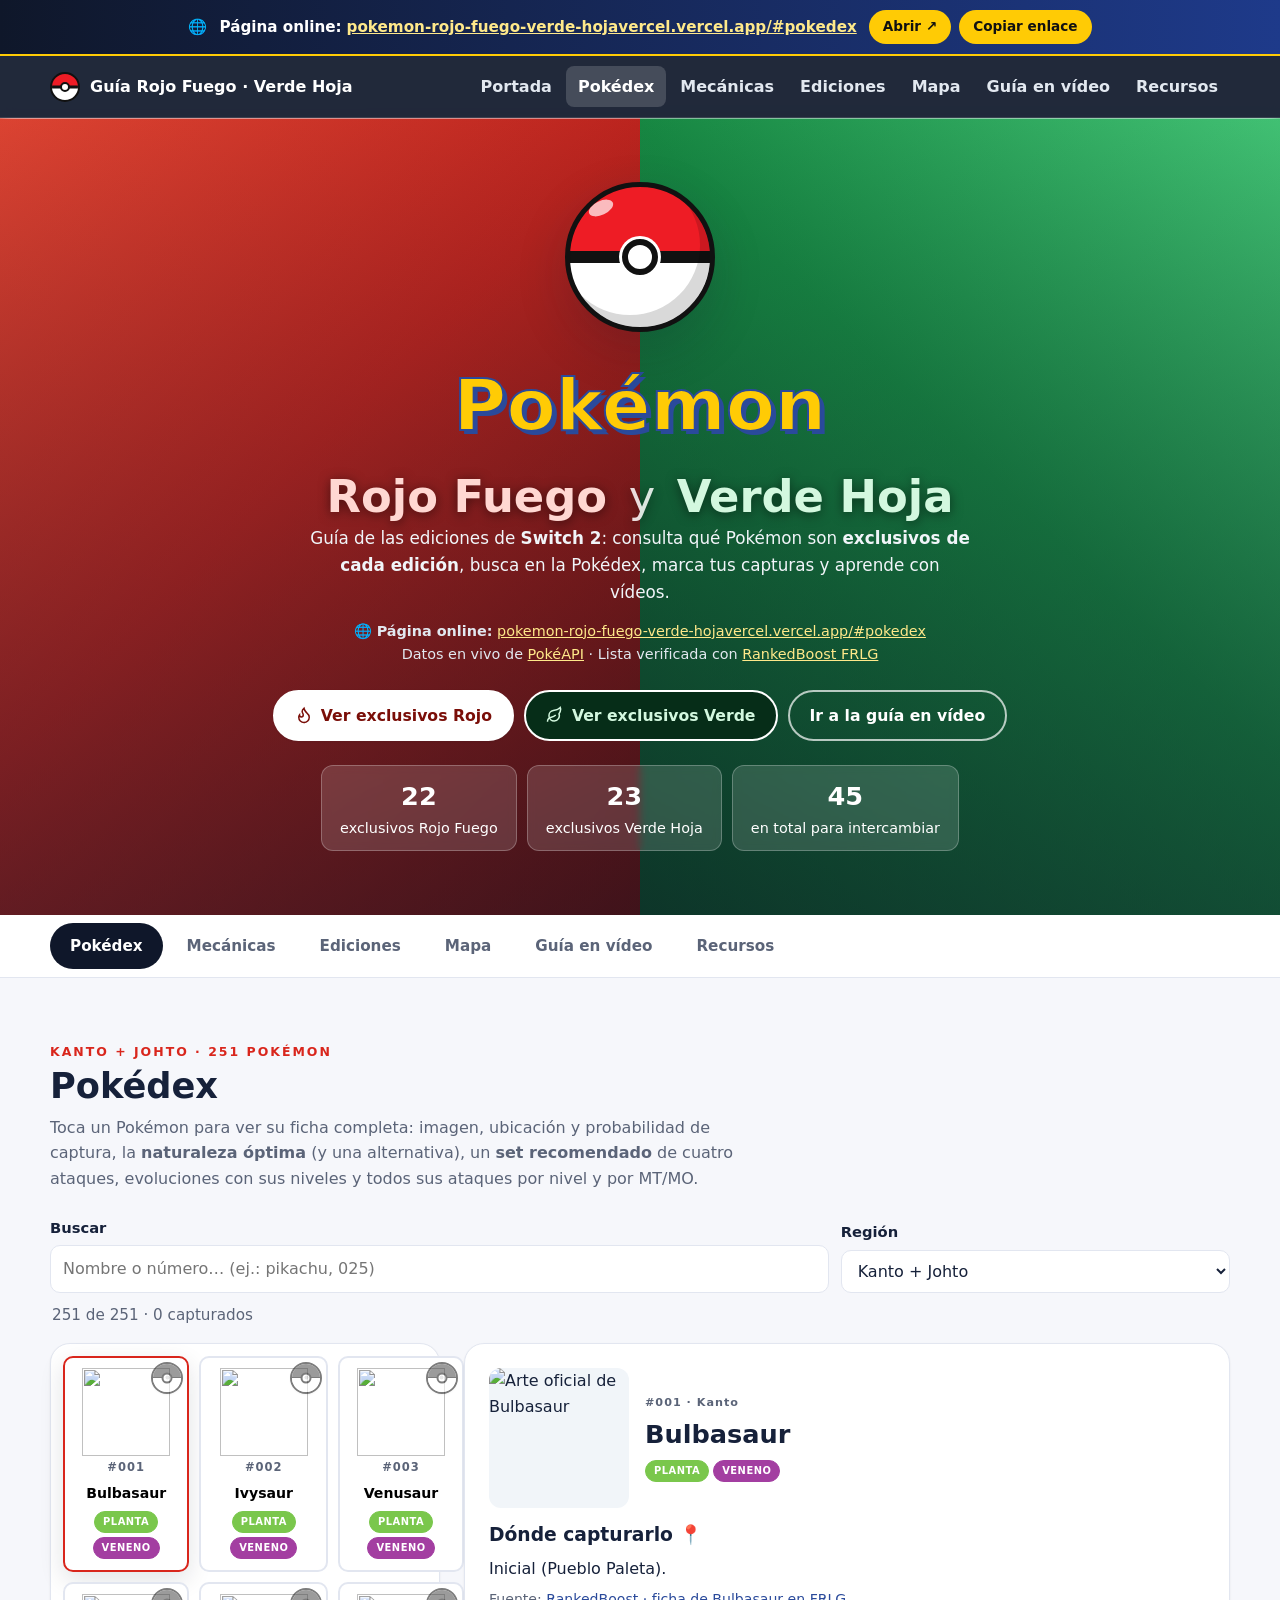
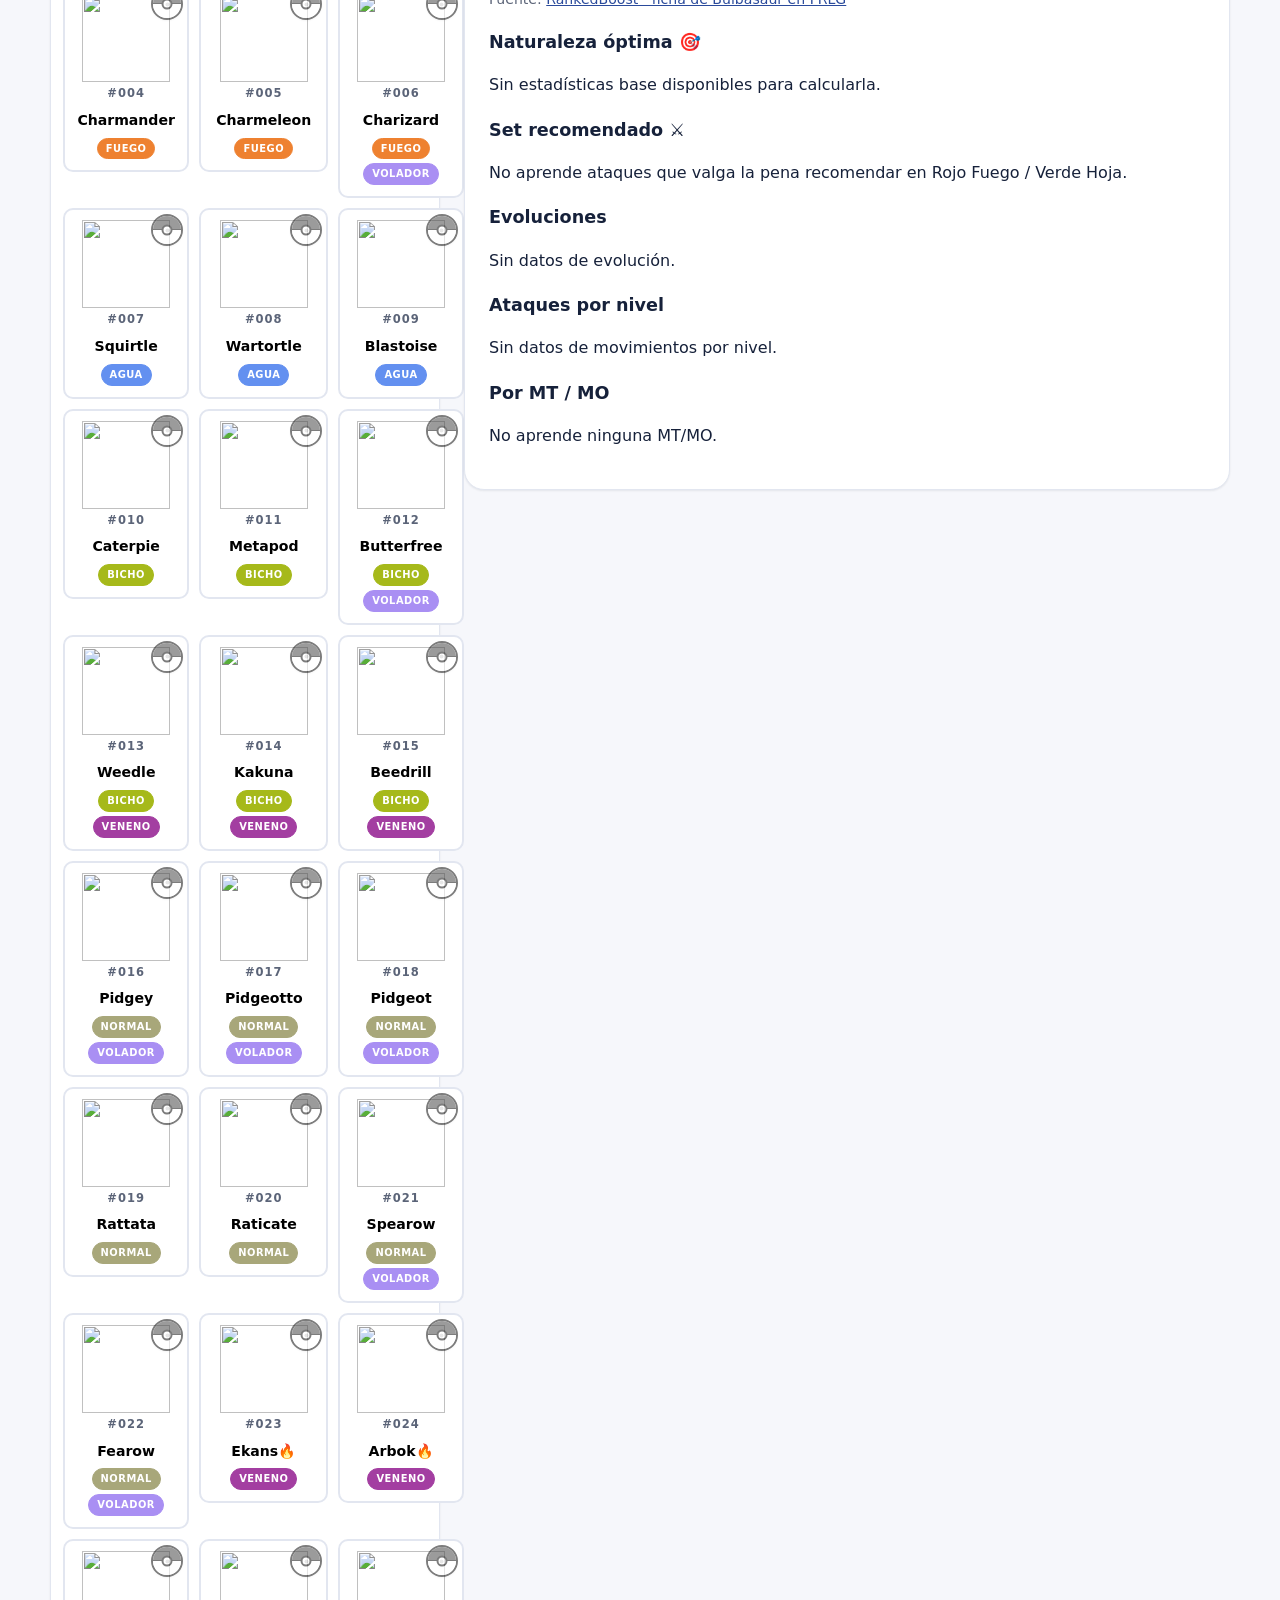
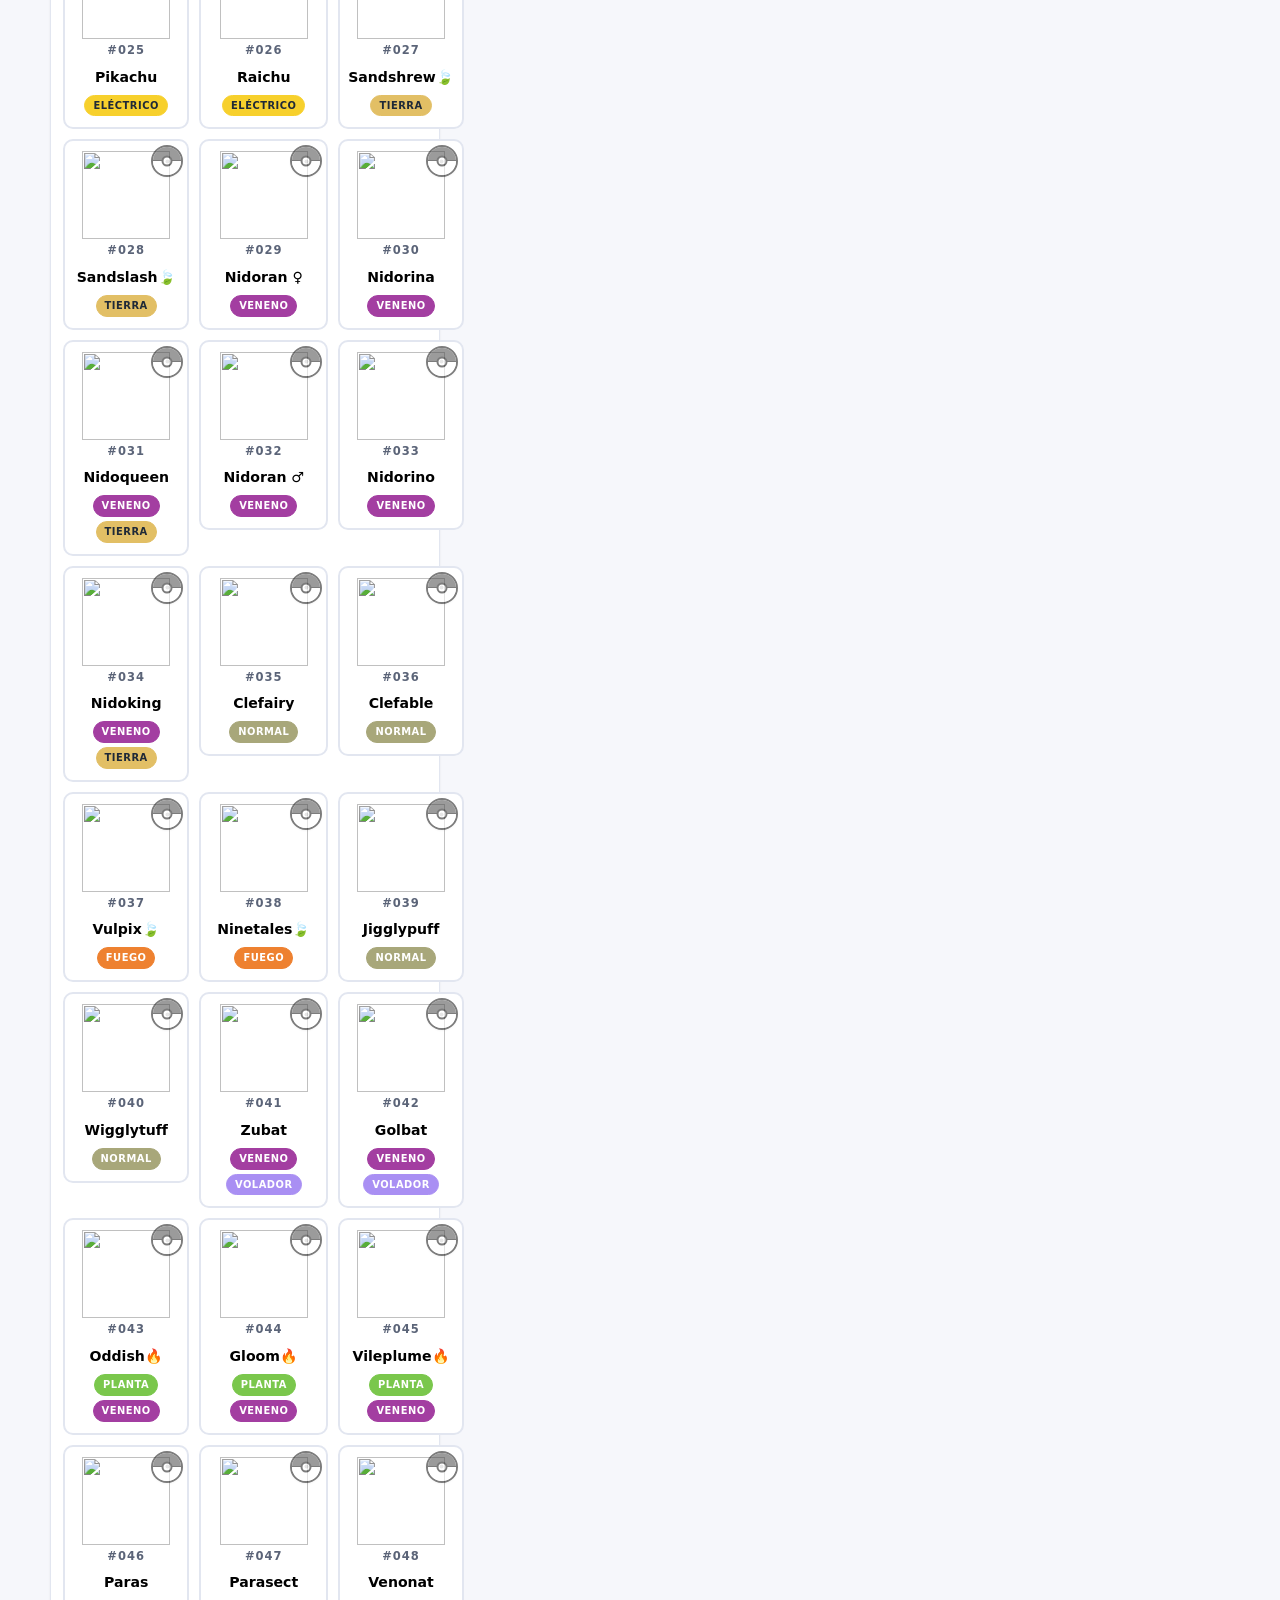
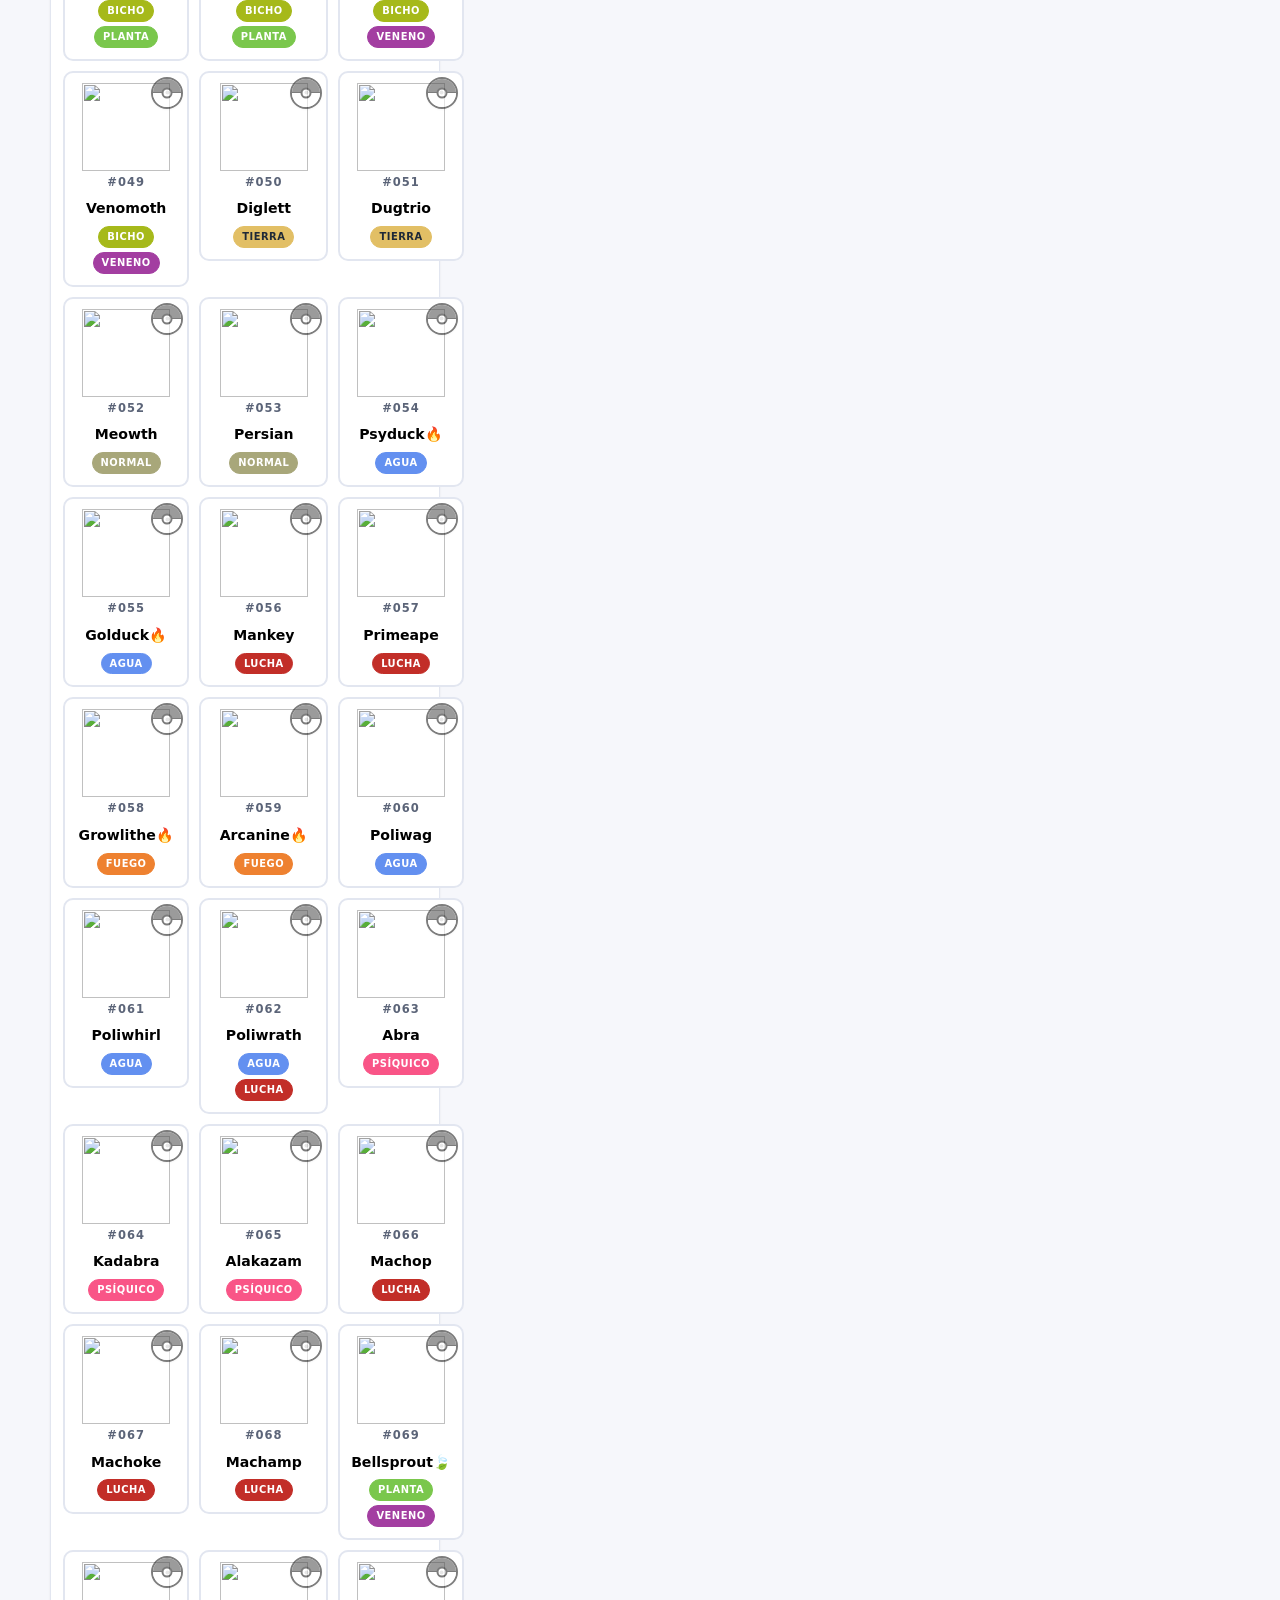
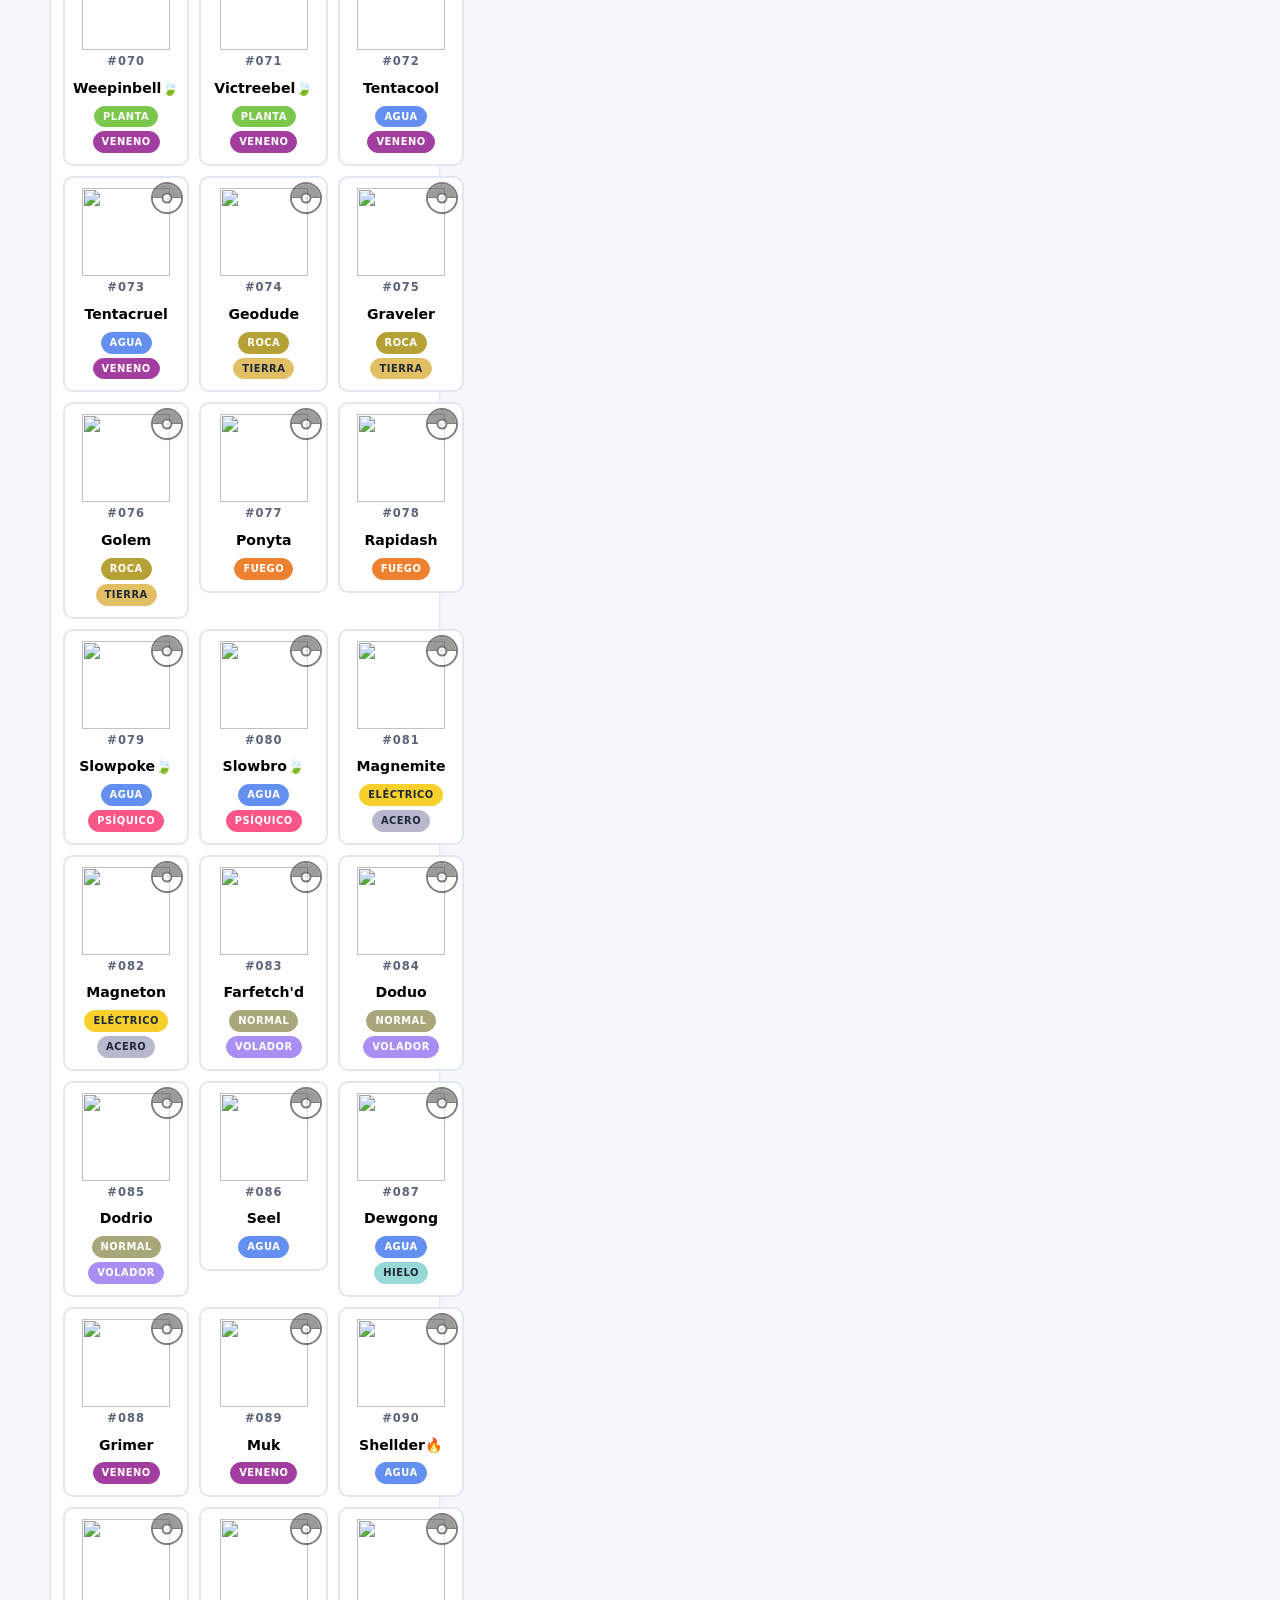
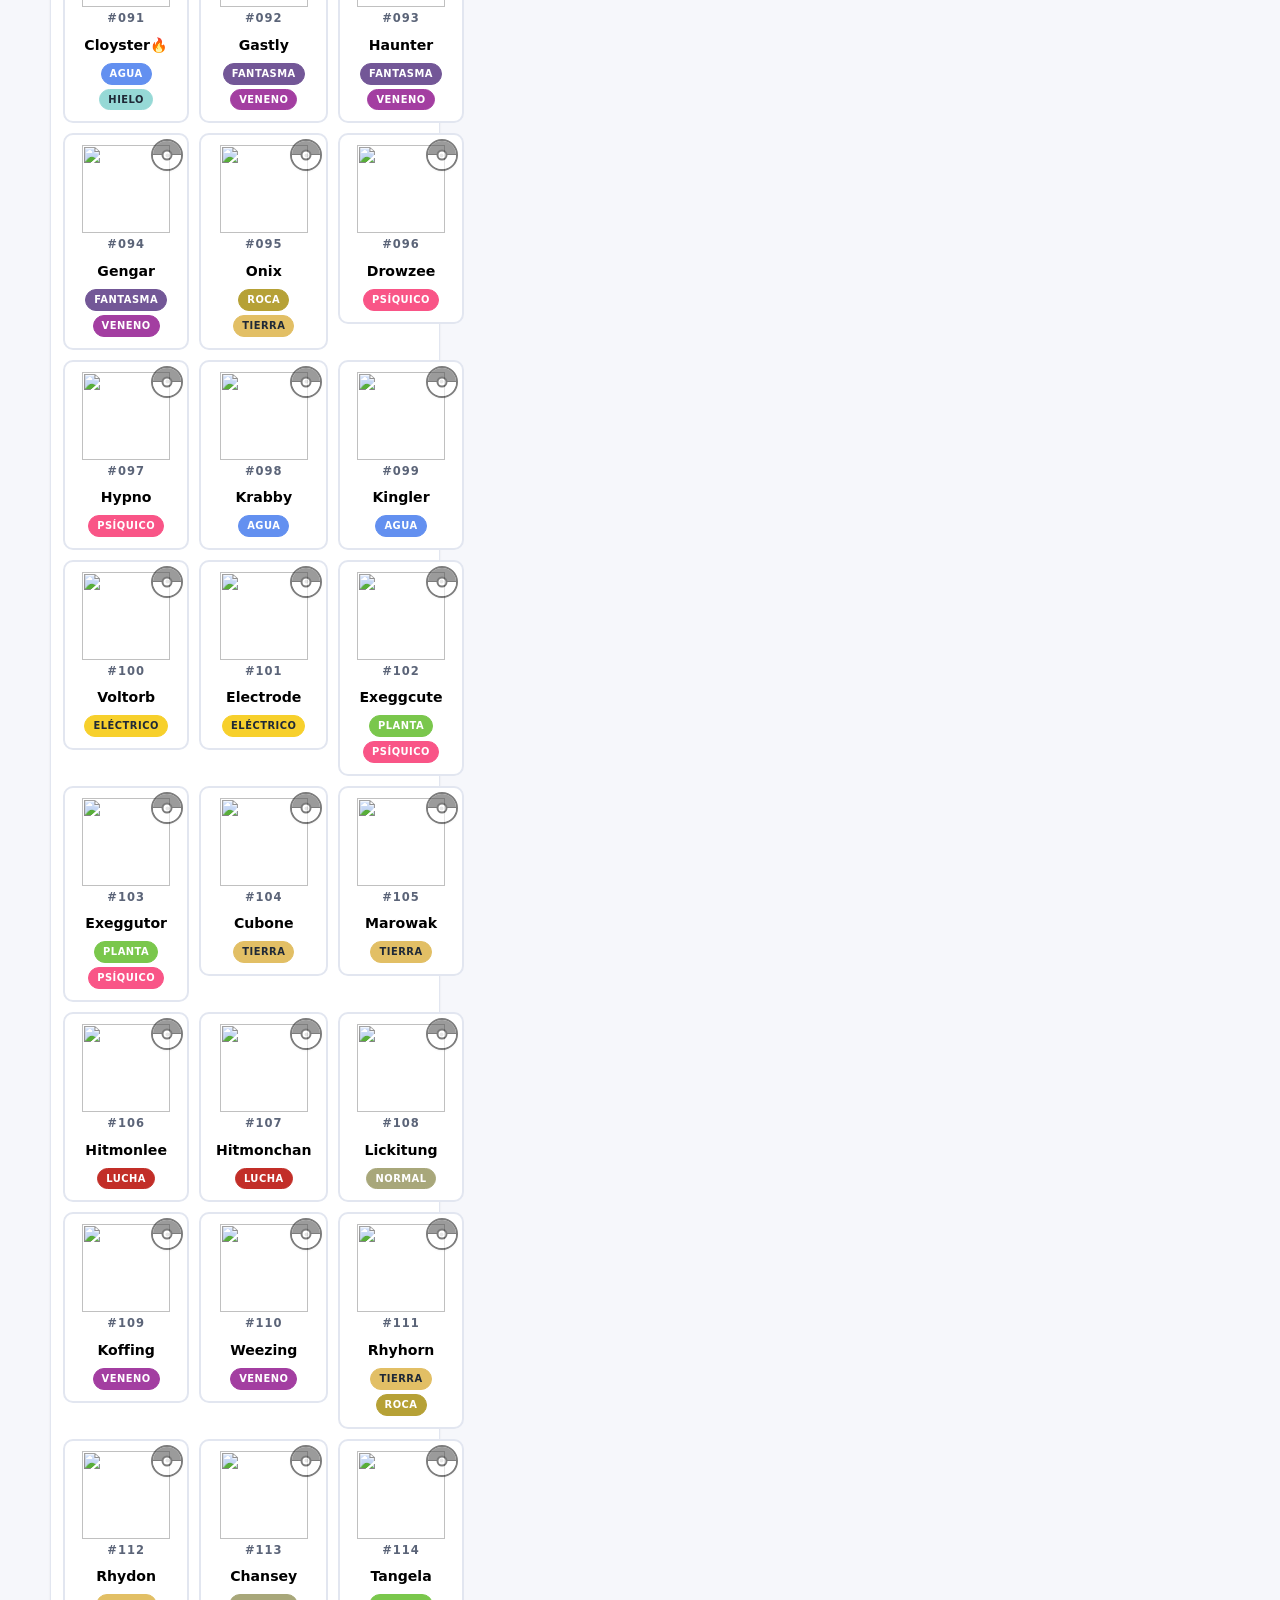
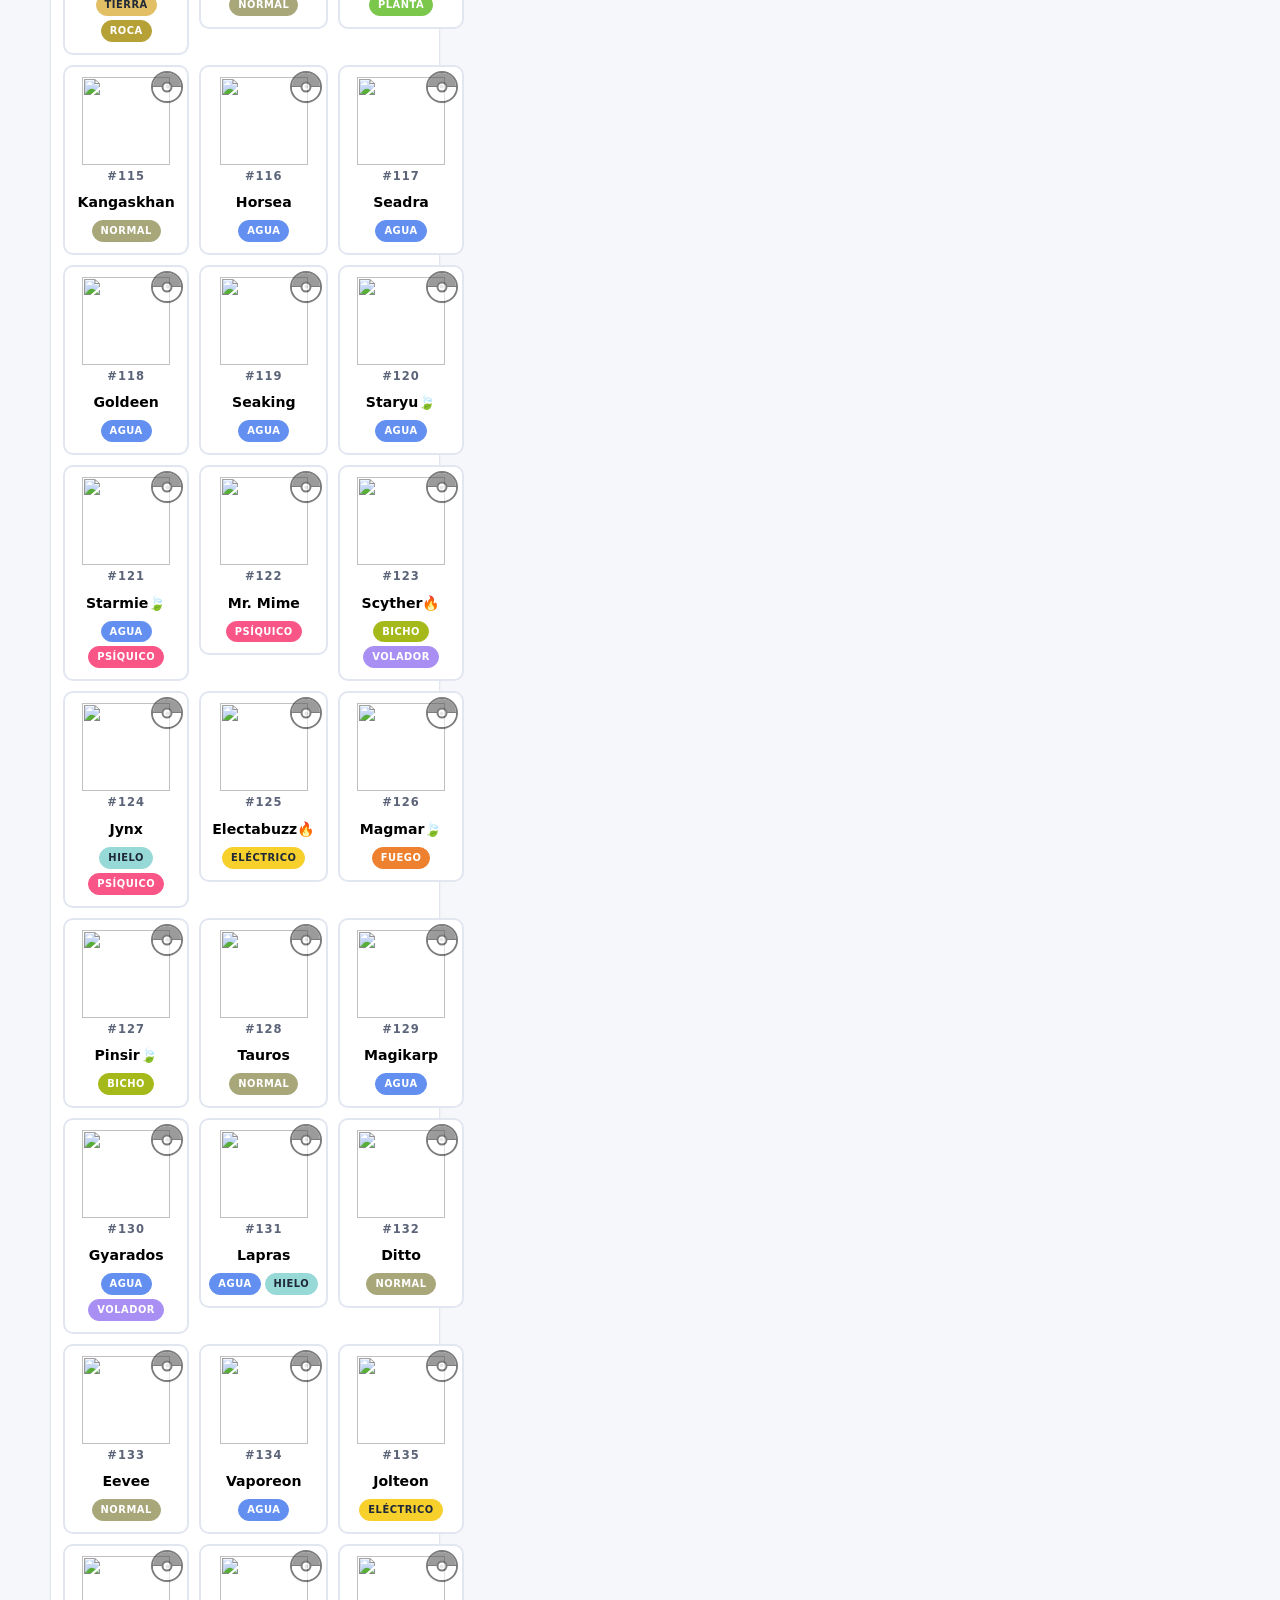
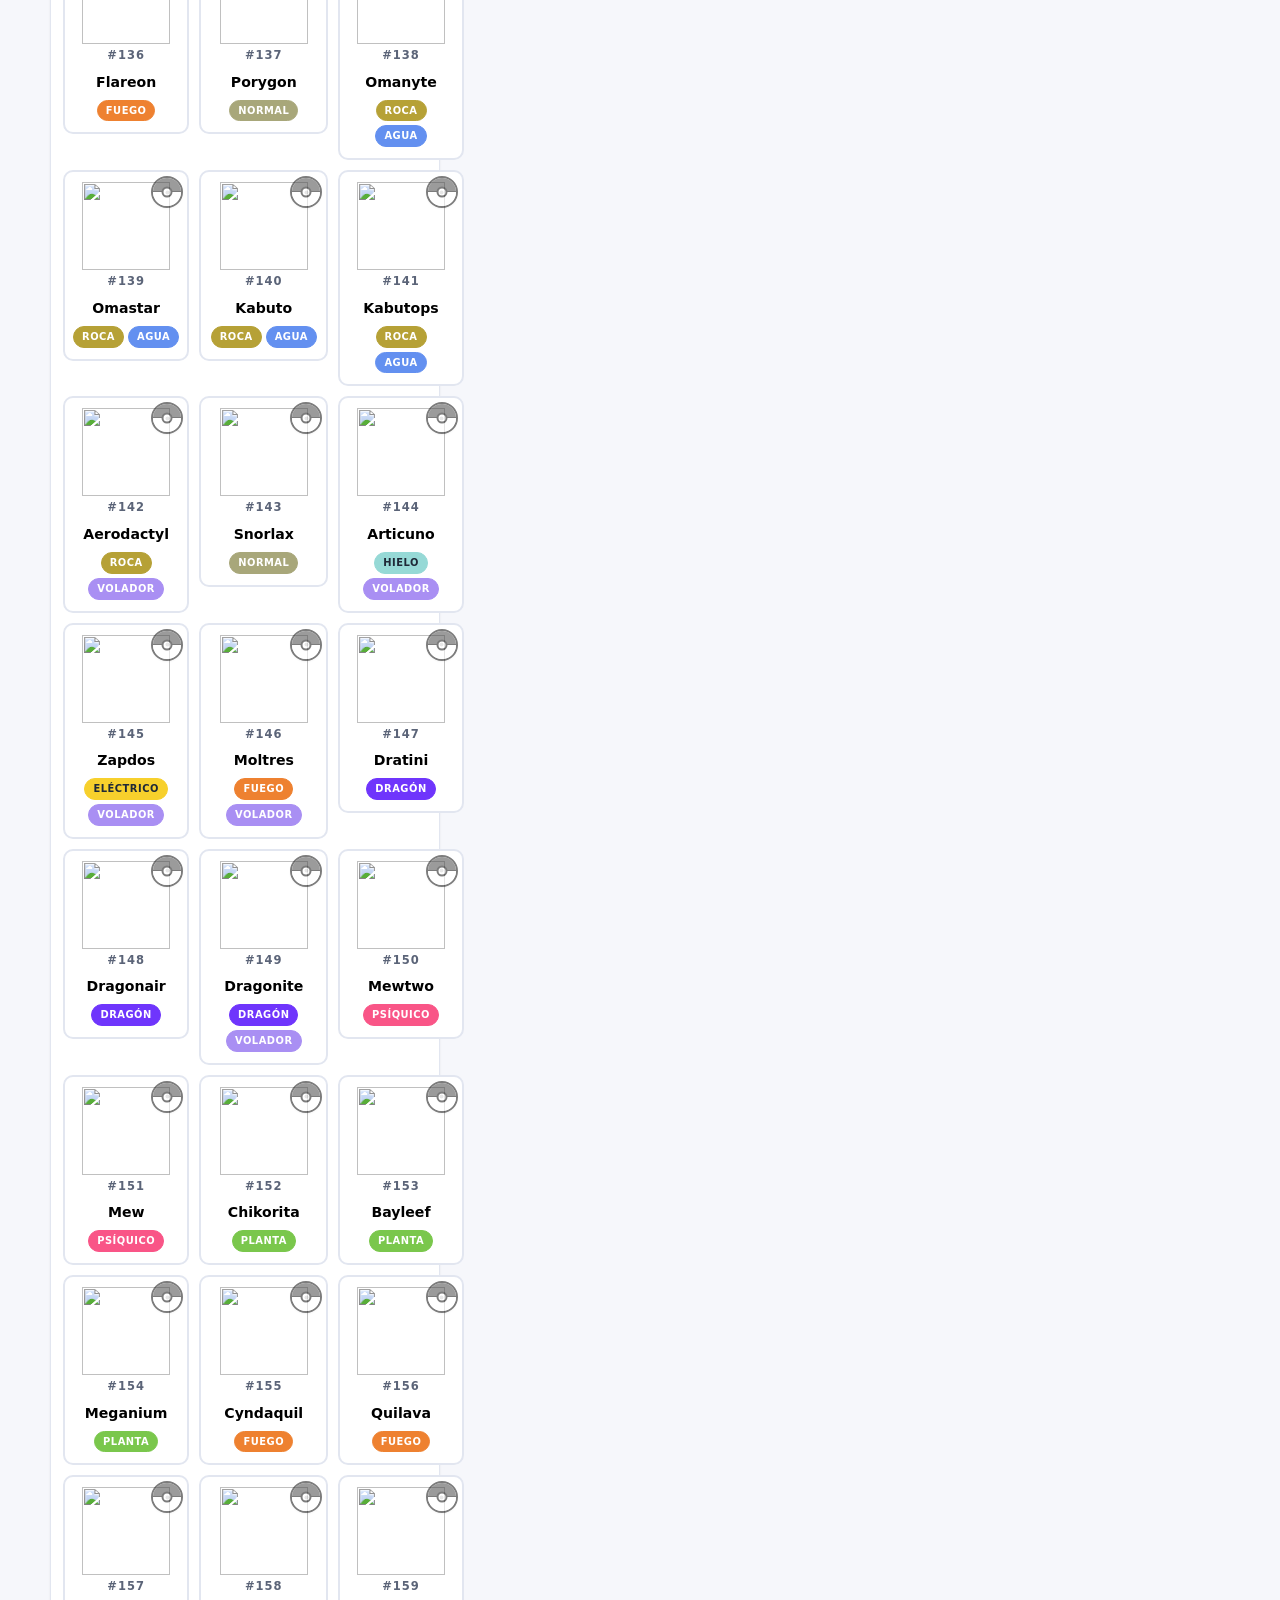
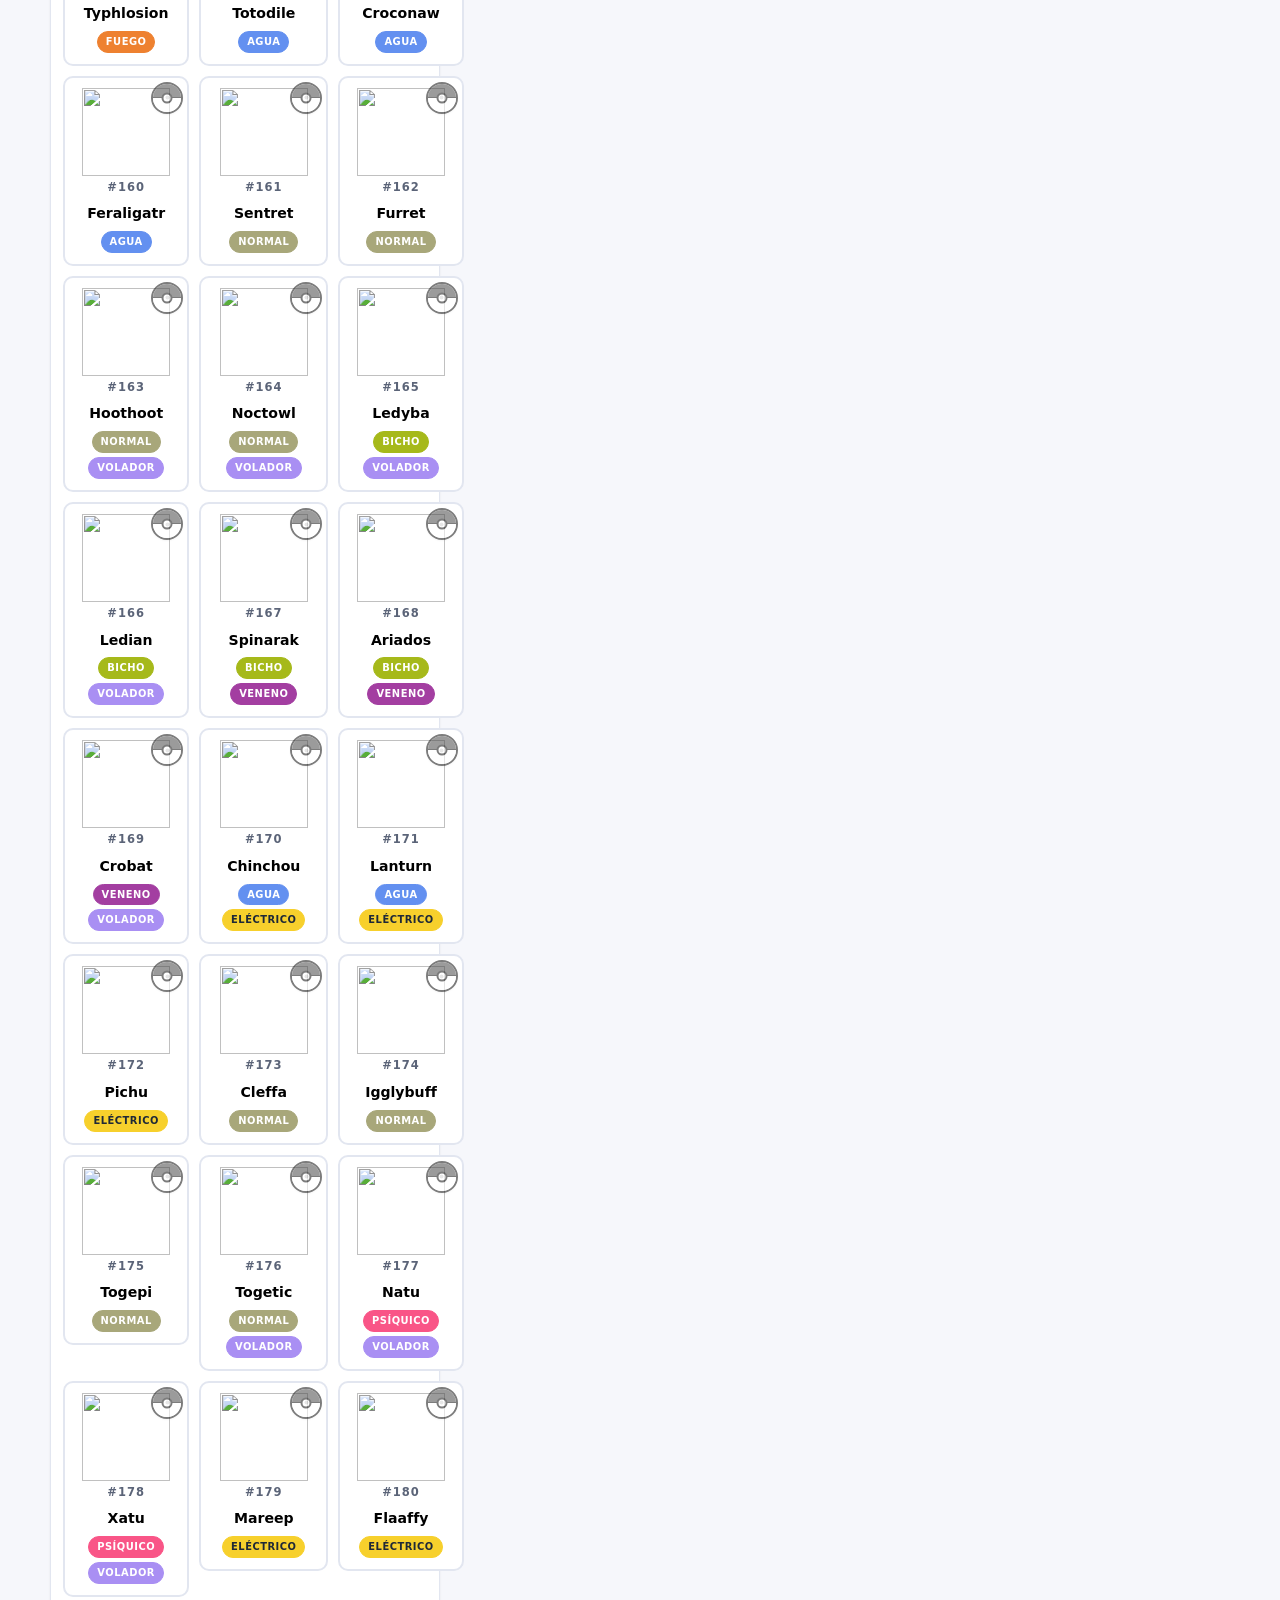
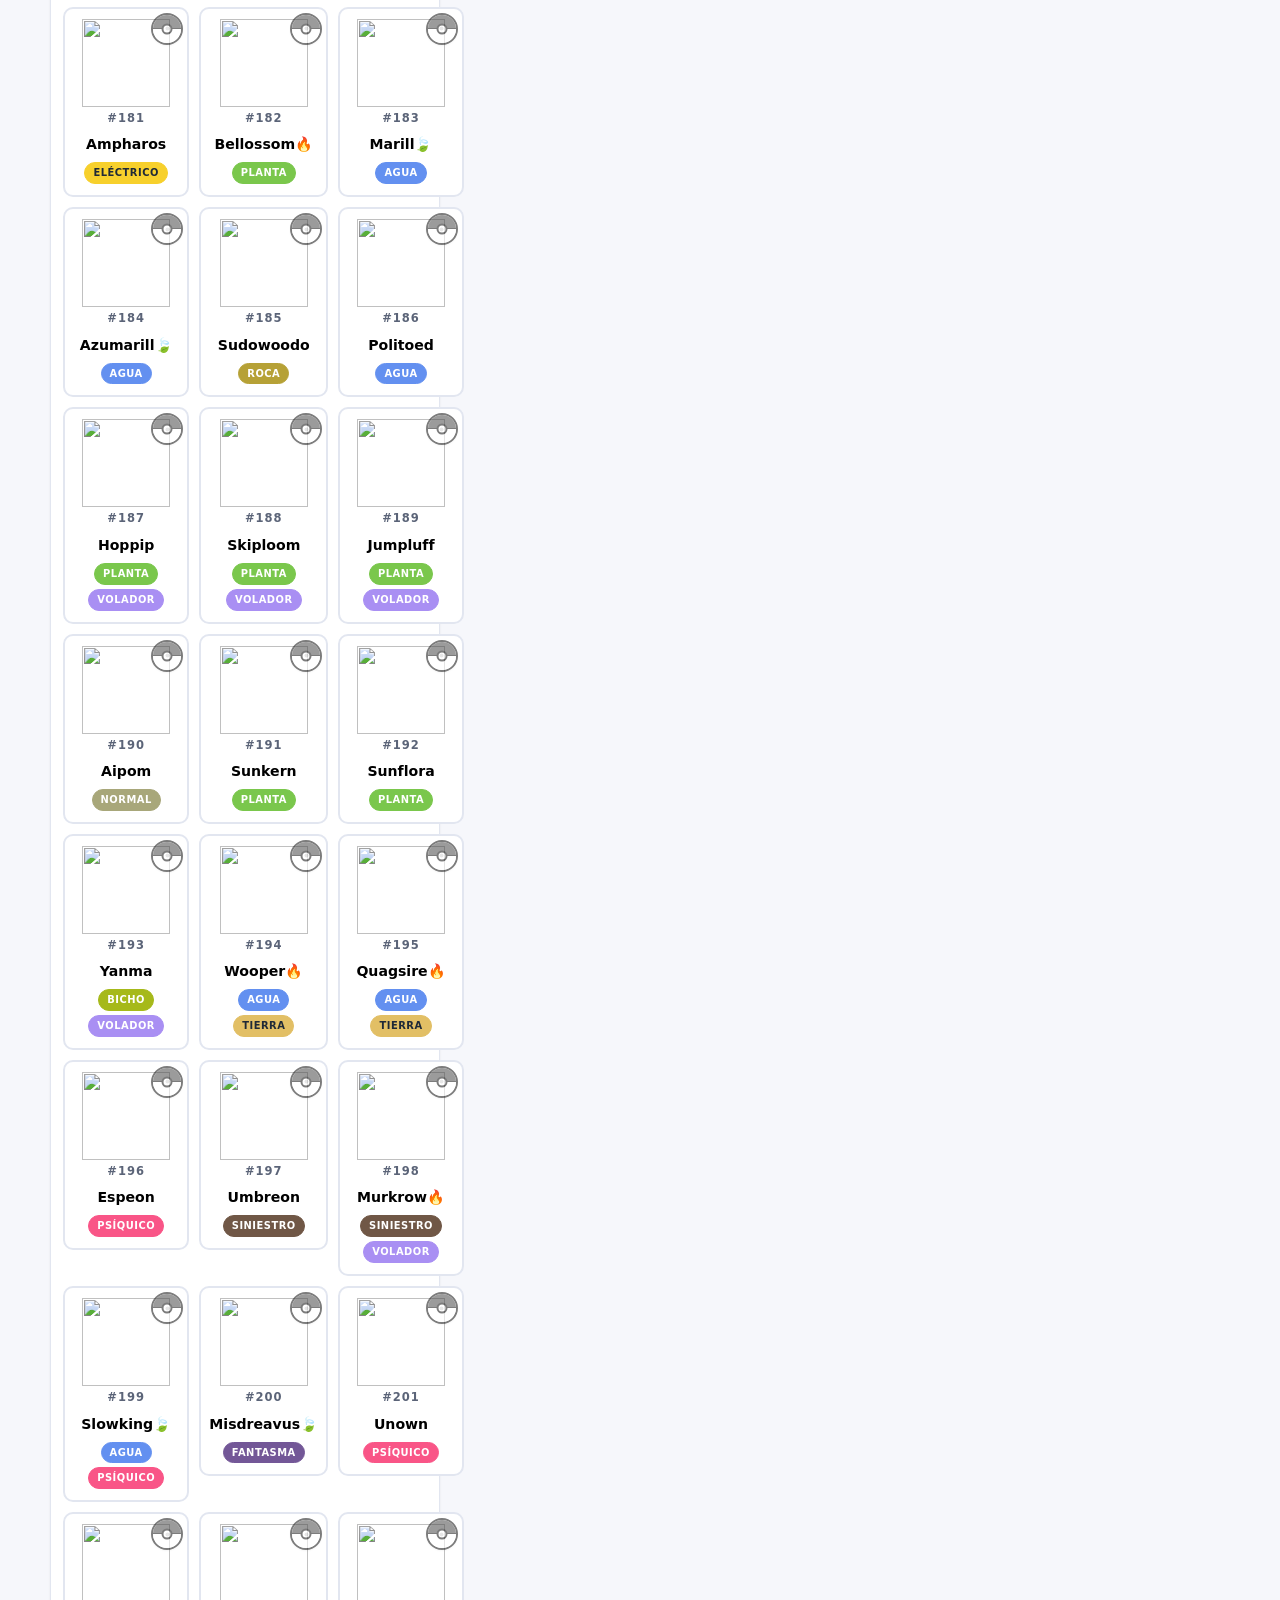
==== commit 6cb89dd2: "Auditoría: tipos de la 3.ª generación, CSP y fallos de la Pokédex - Tipos de RFVH: sin Hada (Clefair" ====
--- a/index.html
+++ b/index.html
@@ -6,8 +6,10 @@
   <title>Pokémon Rojo Fuego y Verde Hoja — Guía de ediciones Switch 2 | Exclusivos</title>
   <meta name="description" content="Guía en español de Pokémon Rojo Fuego y Verde Hoja (Switch 2): qué Pokémon son exclusivos de cada edición, buscador con datos en vivo de PokéAPI, guía en vídeo y recursos oficiales." />
   <meta name="theme-color" content="#0f172a" />
+  <meta http-equiv="Content-Security-Policy" content="default-src 'self'; script-src 'self'; style-src 'self' 'unsafe-inline'; img-src 'self' data: https://raw.githubusercontent.com https://upload.wikimedia.org https://i.ytimg.com; connect-src https://pokeapi.co; frame-src https://www.youtube-nocookie.com https://rankedboost.com; object-src 'none'; base-uri 'self'; form-action 'none'" />
+  <meta name="referrer" content="strict-origin-when-cross-origin" />
   <meta property="og:title" content="Pokémon Rojo Fuego y Verde Hoja — Guía de ediciones" />
-  <meta property="og:description" content="Mitad roja, mitad verde: consulta los Pokémon exclusivos de cada edición, filtra, guarda favoritos y aprende con vídeos." />
+  <meta property="og:description" content="Mitad roja, mitad verde: consulta los Pokémon exclusivos de cada edición, la Pokédex con sets recomendados, marca tus capturas y aprende con vídeos." />
   <meta property="og:type" content="website" />
   <link rel="canonical" href="https://pokemon-rojo-fuego-verde-hojavercel.vercel.app/#pokedex" />
   <meta property="og:url" content="https://pokemon-rojo-fuego-verde-hojavercel.vercel.app/#pokedex" />
@@ -76,7 +78,7 @@
           src="https://upload.wikimedia.org/wikipedia/commons/9/98/International_Pok%C3%A9mon_logo.svg"
           alt="Logotipo oficial de Pokémon"
           width="420" height="153" fetchpriority="high"
-          onerror="this.outerHTML='<p class=&quot;pokemon-logo-fallback&quot;>Pokémon</p>'" />
+          data-fallback-text="Pokémon" />
 
         <h1 id="hero-title" class="hero-title">
           <span class="hero-title-fire">Rojo Fuego</span>
@@ -85,7 +87,7 @@
         </h1>
         <p class="hero-subtitle">
           Guía de las ediciones de <strong>Switch&nbsp;2</strong>: consulta qué Pokémon son
-          <strong>exclusivos de cada edición</strong>, filtra por tipo, guarda favoritos y aprende con vídeos.
+          <strong>exclusivos de cada edición</strong>, busca en la Pokédex, marca tus capturas y aprende con vídeos.
         </p>
         <p class="hero-source">
           🌐 <strong>Página online:</strong>
@@ -132,8 +134,8 @@
       <div class="container">
         <p class="kicker">Kanto + Johto · 251 Pokémon</p>
         <h2 id="pokedex-title">Pokédex</h2>
-        <p class="section-lead">Toca un Pokémon para ver su ficha completa: imagen, ubicación y probabilidad de captura, la <strong>naturaleza óptima</strong> (y una alternativa) junto a su info de captura, evoluciones con sus niveles y todos sus ataques por nivel y por MT/MO.</p>
-        <form class="dex-toolbar" id="dexFilterForm" role="search" aria-label="Buscar en la Pokédex" onsubmit="return false">
+        <p class="section-lead">Toca un Pokémon para ver su ficha completa: imagen, ubicación y probabilidad de captura, la <strong>naturaleza óptima</strong> (y una alternativa), un <strong>set recomendado</strong> de cuatro ataques, evoluciones con sus niveles y todos sus ataques por nivel y por MT/MO.</p>
+        <form class="dex-toolbar" id="dexFilterForm" role="search" aria-label="Buscar en la Pokédex">
           <div class="dex-field">
             <label for="dexQ">Buscar</label>
             <input id="dexQ" name="dexQ" type="search" placeholder="Nombre o número… (ej.: pikachu, 025)" autocomplete="off" />
@@ -150,7 +152,7 @@
         <p class="dex-count" id="dexCount" role="status" aria-live="polite">251 Pokémon</p>
         <div class="dex-layout">
           <div class="dex-list-wrap">
-            <ol class="dex-list" id="dexList" aria-label="Lista de Pokémon exclusivos"></ol>
+            <ol class="dex-list" id="dexList" aria-label="Lista de Pokémon de la Pokédex"></ol>
           </div>
           <article class="dex-detail" id="dexDetail" aria-live="polite" aria-label="Ficha del Pokémon seleccionado">
             <p>Cargando la Pokédex…</p>
@@ -235,7 +237,7 @@
         <h2 id="mapa-title">Mapa interactivo de Kanto y las Archi7</h2>
         <p class="section-lead">El FRLG Map de RankedBoost, incrustado en la página: mueve, amplía y localiza rutas, cuevas y puntos de captura sin salir de aquí.</p>
         <div class="map-frame">
-          <iframe id="frlgMap" src="https://rankedboost.com/pokemon/location/firered-leafgreen/#megamap=4048,-960,0.085,region,-" title="Mapa interactivo de Pokémon Rojo Fuego y Verde Hoja (RankedBoost)" loading="lazy" allowfullscreen referrerpolicy="no-referrer"></iframe>
+          <iframe id="frlgMap" src="https://rankedboost.com/pokemon/location/firered-leafgreen/#megamap=4048,-960,0.085,region,-" title="Mapa interactivo de Pokémon Rojo Fuego y Verde Hoja (RankedBoost)" loading="lazy" allowfullscreen referrerpolicy="no-referrer" sandbox="allow-scripts allow-same-origin allow-popups allow-popups-to-escape-sandbox"></iframe>
         </div>
         <p class="map-fallback">¿No se carga el mapa? <a href="https://rankedboost.com/pokemon/location/firered-leafgreen/" target="_blank" rel="noopener">Abrirlo en RankedBoost</a>.</p>
       </div>
@@ -309,28 +311,5 @@
   <script src="src/js/ui.js"></script>
   <script src="src/js/playlist.js"></script>
   <script src="src/js/app.js"></script>
-  <script>
-    // Botón "Copiar enlace": copia la URL online al portapapeles.
-    (function () {
-      var btn = document.getElementById("copyLiveUrl");
-      if (!btn) return;
-      btn.addEventListener("click", function () {
-        var url = "https://pokemon-rojo-fuego-verde-hojavercel.vercel.app/#pokedex";
-        function done(msg) {
-          btn.textContent = msg;
-          setTimeout(function () { btn.textContent = "Copiar enlace"; }, 2000);
-        }
-        if (navigator.clipboard && navigator.clipboard.writeText) {
-          navigator.clipboard.writeText(url).then(function () { done("¡Copiado! ✓"); }, function () { done(url); });
-        } else {
-          var t = document.createElement("textarea");
-          t.value = url; document.body.appendChild(t); t.select();
-          try { document.execCommand("copy"); done("¡Copiado! ✓"); }
-          catch (e) { done(url); }
-          document.body.removeChild(t);
-        }
-      });
-    })();
-  </script>
 </body>
 </html>
--- a/src/styles/main.css
+++ b/src/styles/main.css
@@ -121,7 +121,7 @@
 .hero-half--leaf { background: linear-gradient(225deg, #4ade80 0%, var(--color-leaf) 45%, var(--color-leaf-dark) 100%); }
 .hero-split::after { content: ""; position: absolute; inset: 0; background: linear-gradient(to bottom, rgb(15 23 42 / 0.15), rgb(15 23 42 / 0.55)); }
 .hero-content { position: relative; z-index: 2; text-align: center; padding-block: var(--spacing-2xl); }
-.hero-content a { color: #ffe98a; }
+.hero-content a:not(.btn) { color: #ffe98a; }
 
 .pokeball {
   width: 120px; height: 120px; border-radius: 50%; margin: 0 auto var(--spacing-md);
@@ -529,6 +529,21 @@
 .nat-neutral { background: #f1f5f9; color: var(--color-muted); }
 .nat-why { margin: 0; font-size: 0.88rem; color: var(--color-muted); }
 
+.dex-empty { grid-column: 1 / -1; padding: 12px; color: var(--color-muted); }
+
+/* ---------- Set recomendado (ficha Pokédex) ---------- */
+.set-role { margin: 0 0 8px; font-weight: 700; }
+.set-cards { list-style: none; margin: 0; padding: 0; display: grid; gap: 10px; grid-template-columns: minmax(0, 1fr); }
+.set-card {
+  border: 1.5px solid var(--color-border); border-radius: var(--radius-md);
+  padding: 10px 14px; background: #fff; box-shadow: var(--shadow-sm);
+}
+.set-card--support { background: #f8fafc; border-style: dashed; }
+.set-top { display: flex; justify-content: space-between; align-items: center; gap: 8px; margin: 0 0 6px; }
+.set-name { font-size: 1.02rem; }
+.set-meta { display: flex; flex-wrap: wrap; align-items: center; gap: 8px; margin: 0 0 6px; font-size: 0.85rem; color: var(--color-muted); }
+.set-meta .type-chip { font-size: 0.62rem; padding: 2px 8px; }
+
 /* ---------- Pestaña Mecánicas ---------- */
 .mech-sub { margin: var(--spacing-xl) 0 6px; font-size: 1.35rem; }
 .mech-count { color: var(--color-muted); font-weight: 700; font-size: 1rem; }
@@ -588,6 +603,7 @@
   .nav-menu a { color: #e2e8f0; padding: 8px 12px; }
   .nav-menu a:hover { background: rgb(255 255 255 / 0.12); color: #fff; }
   .link-grid { grid-template-columns: repeat(2, 1fr); }
+  .set-cards { grid-template-columns: repeat(2, minmax(0, 1fr)); }
   .dex-toolbar { grid-template-columns: 2fr 1fr; align-items: end; }
   .dex-list { grid-template-columns: repeat(3, 1fr); }
   .pokeball { width: 150px; height: 150px; }
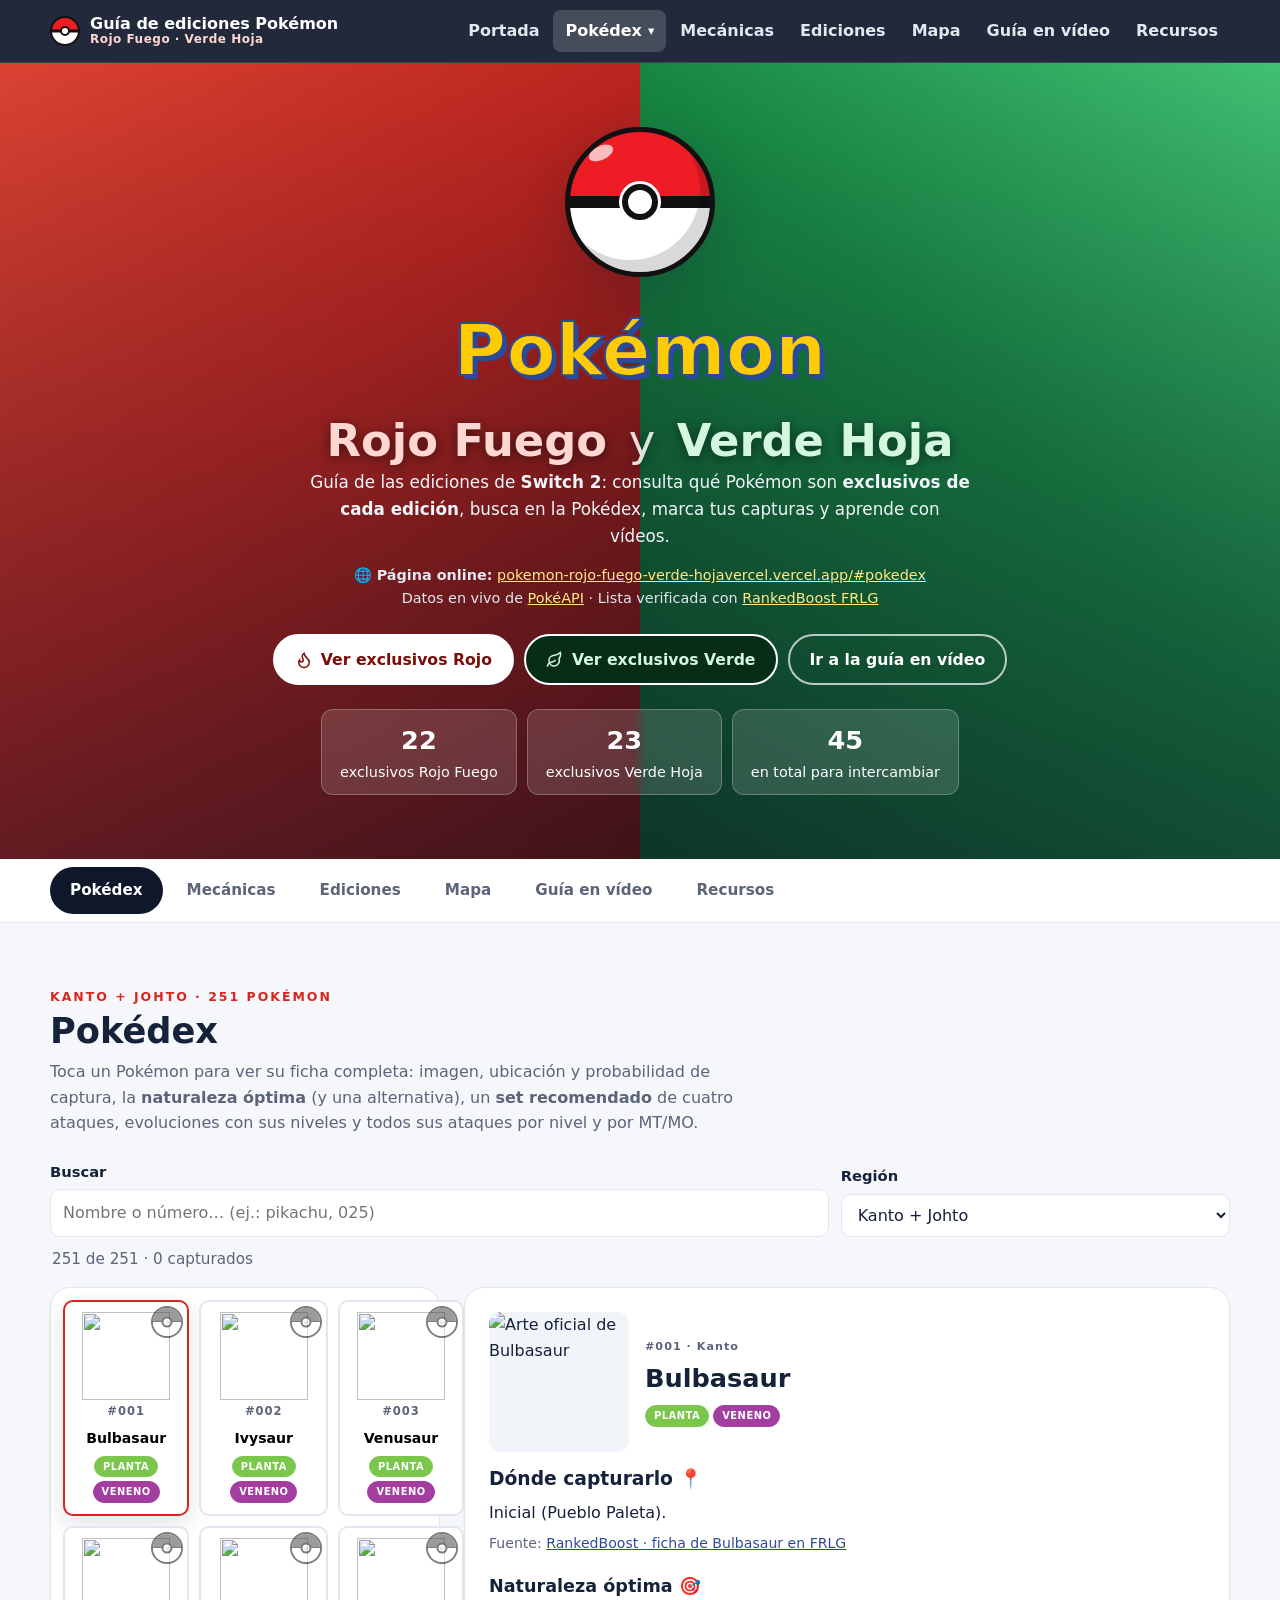
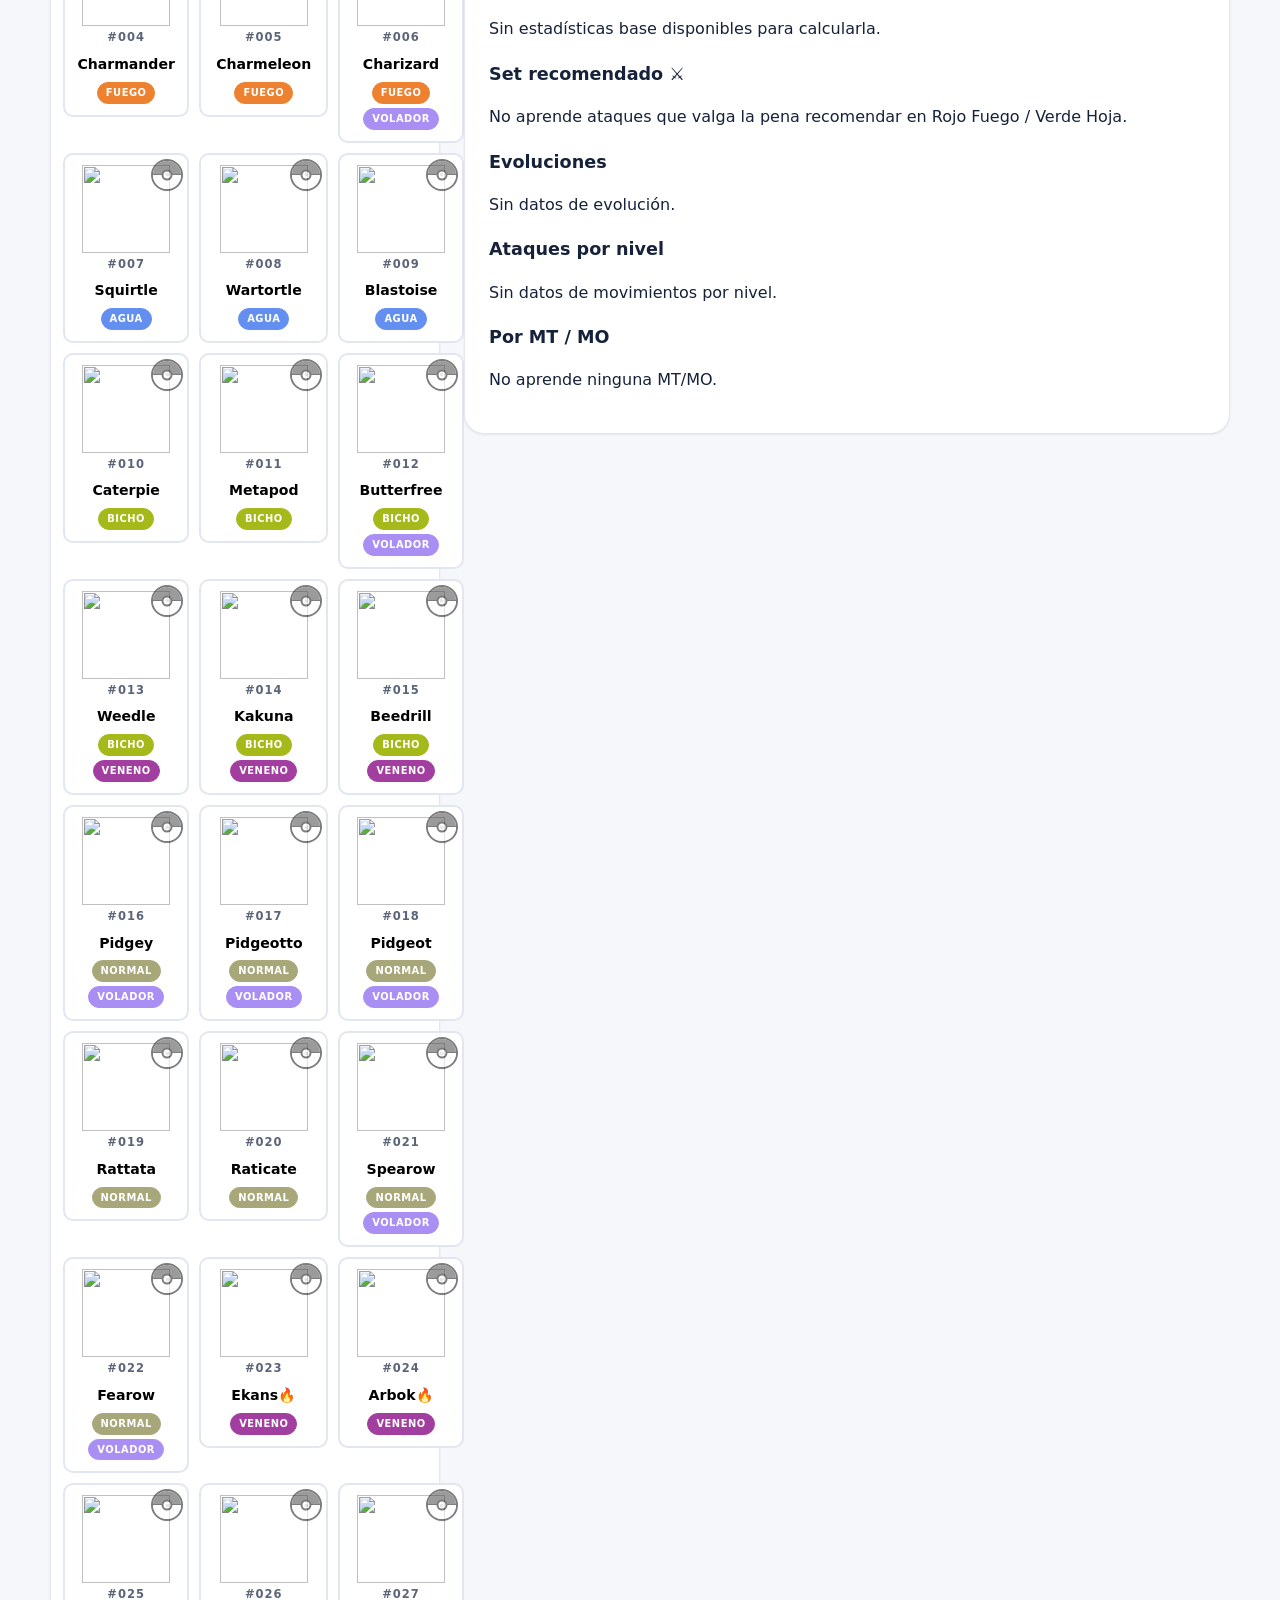
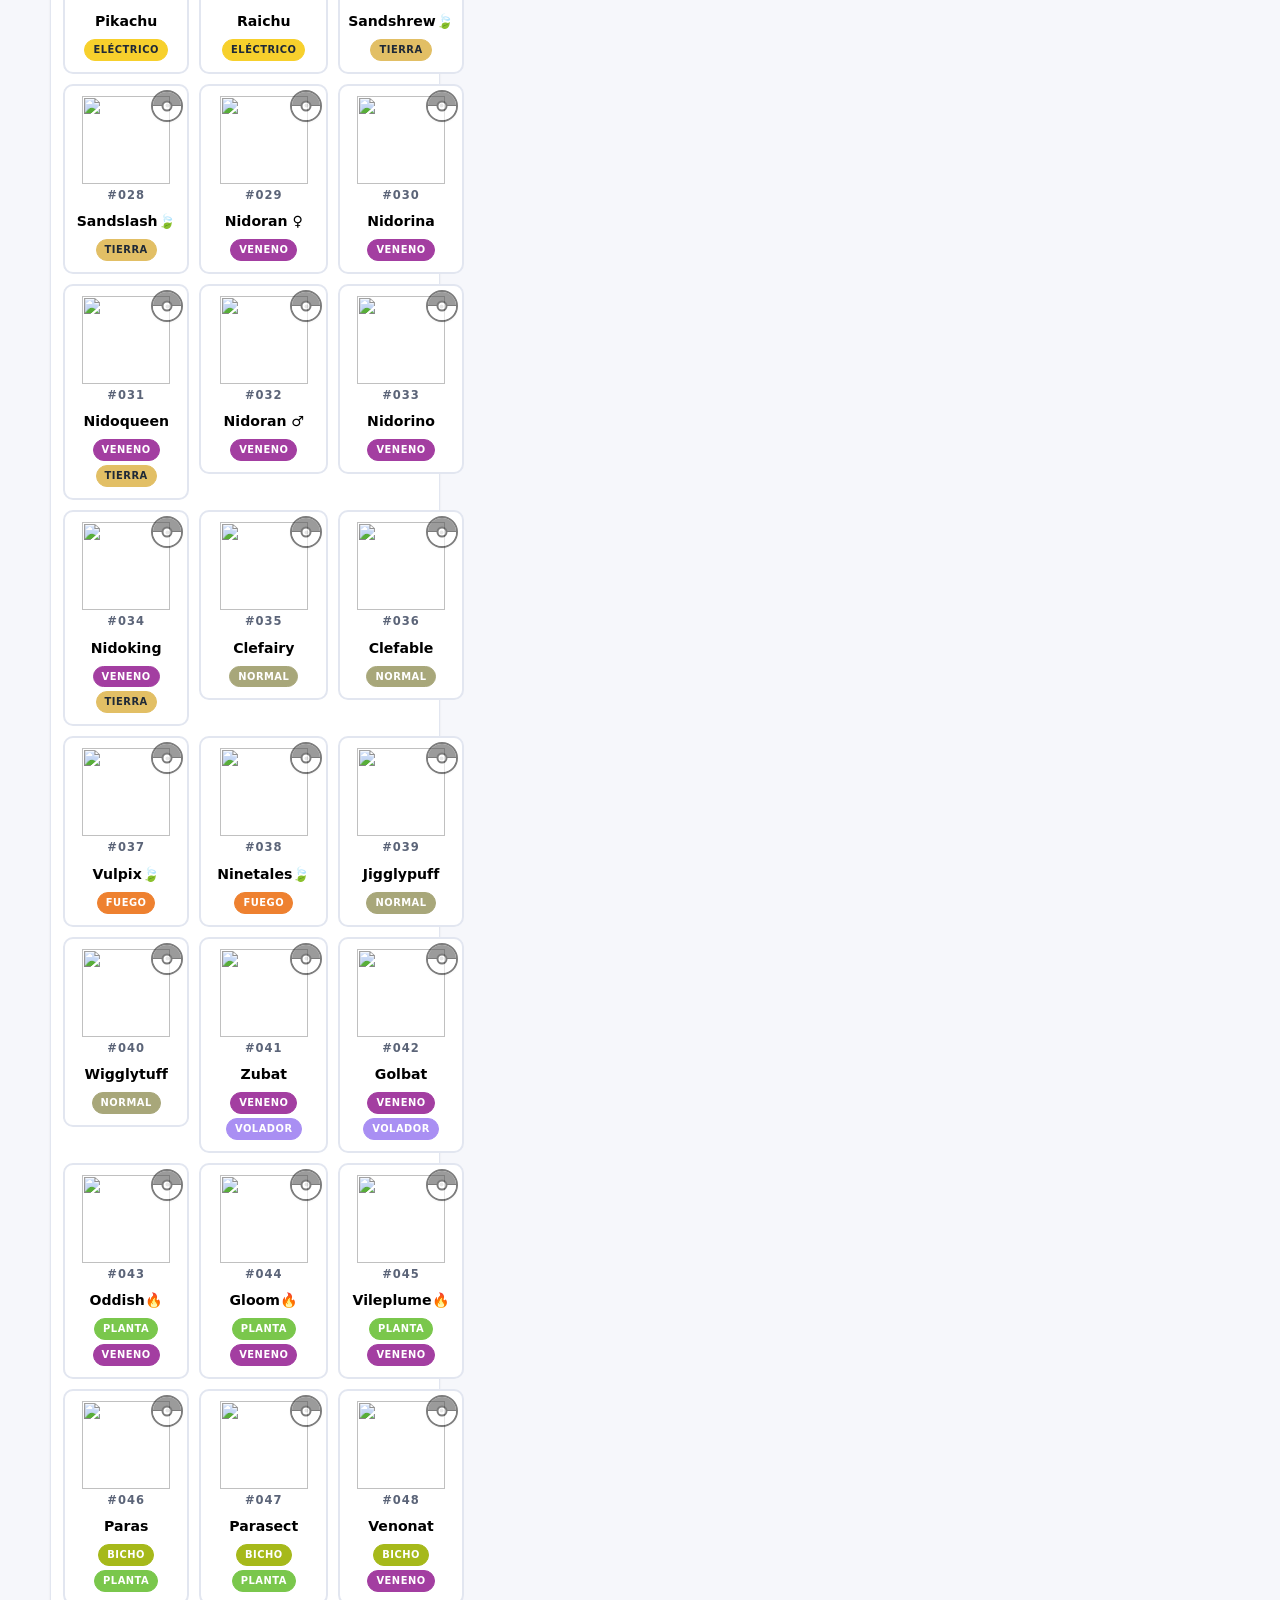
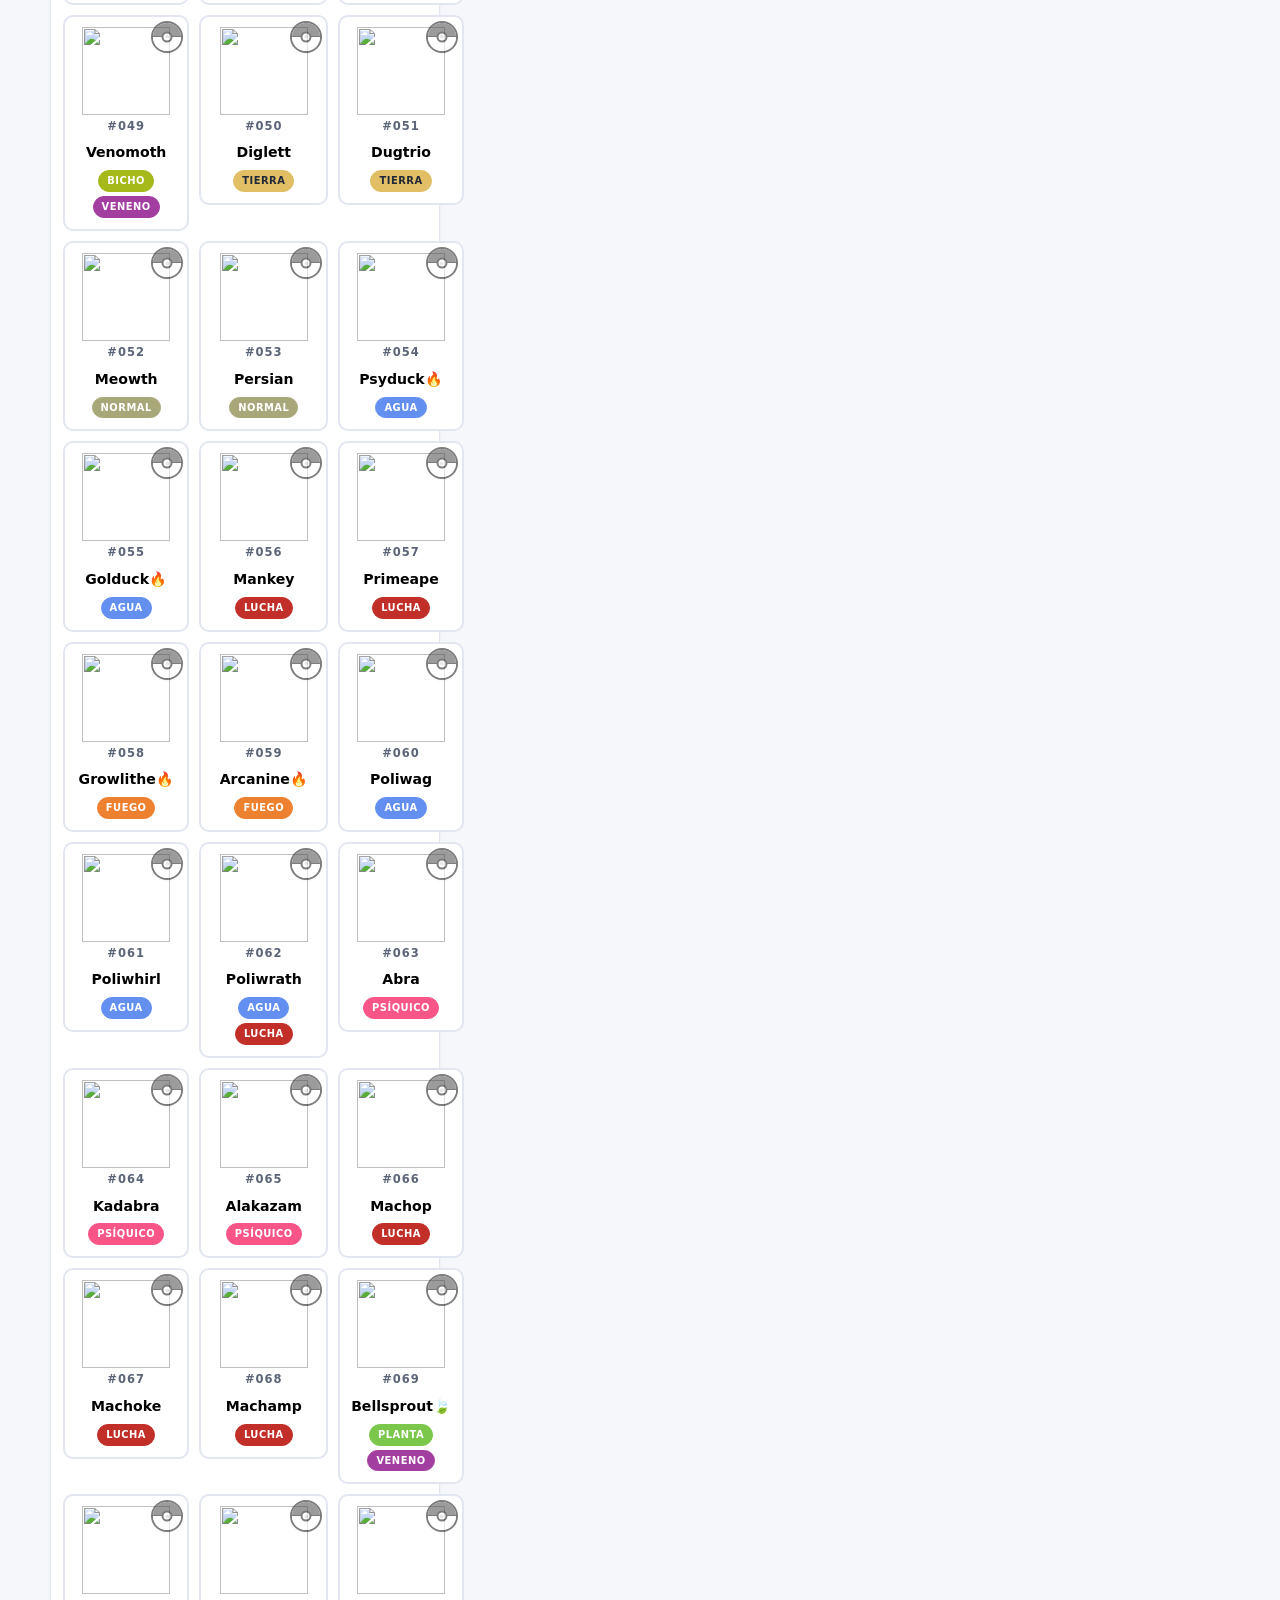
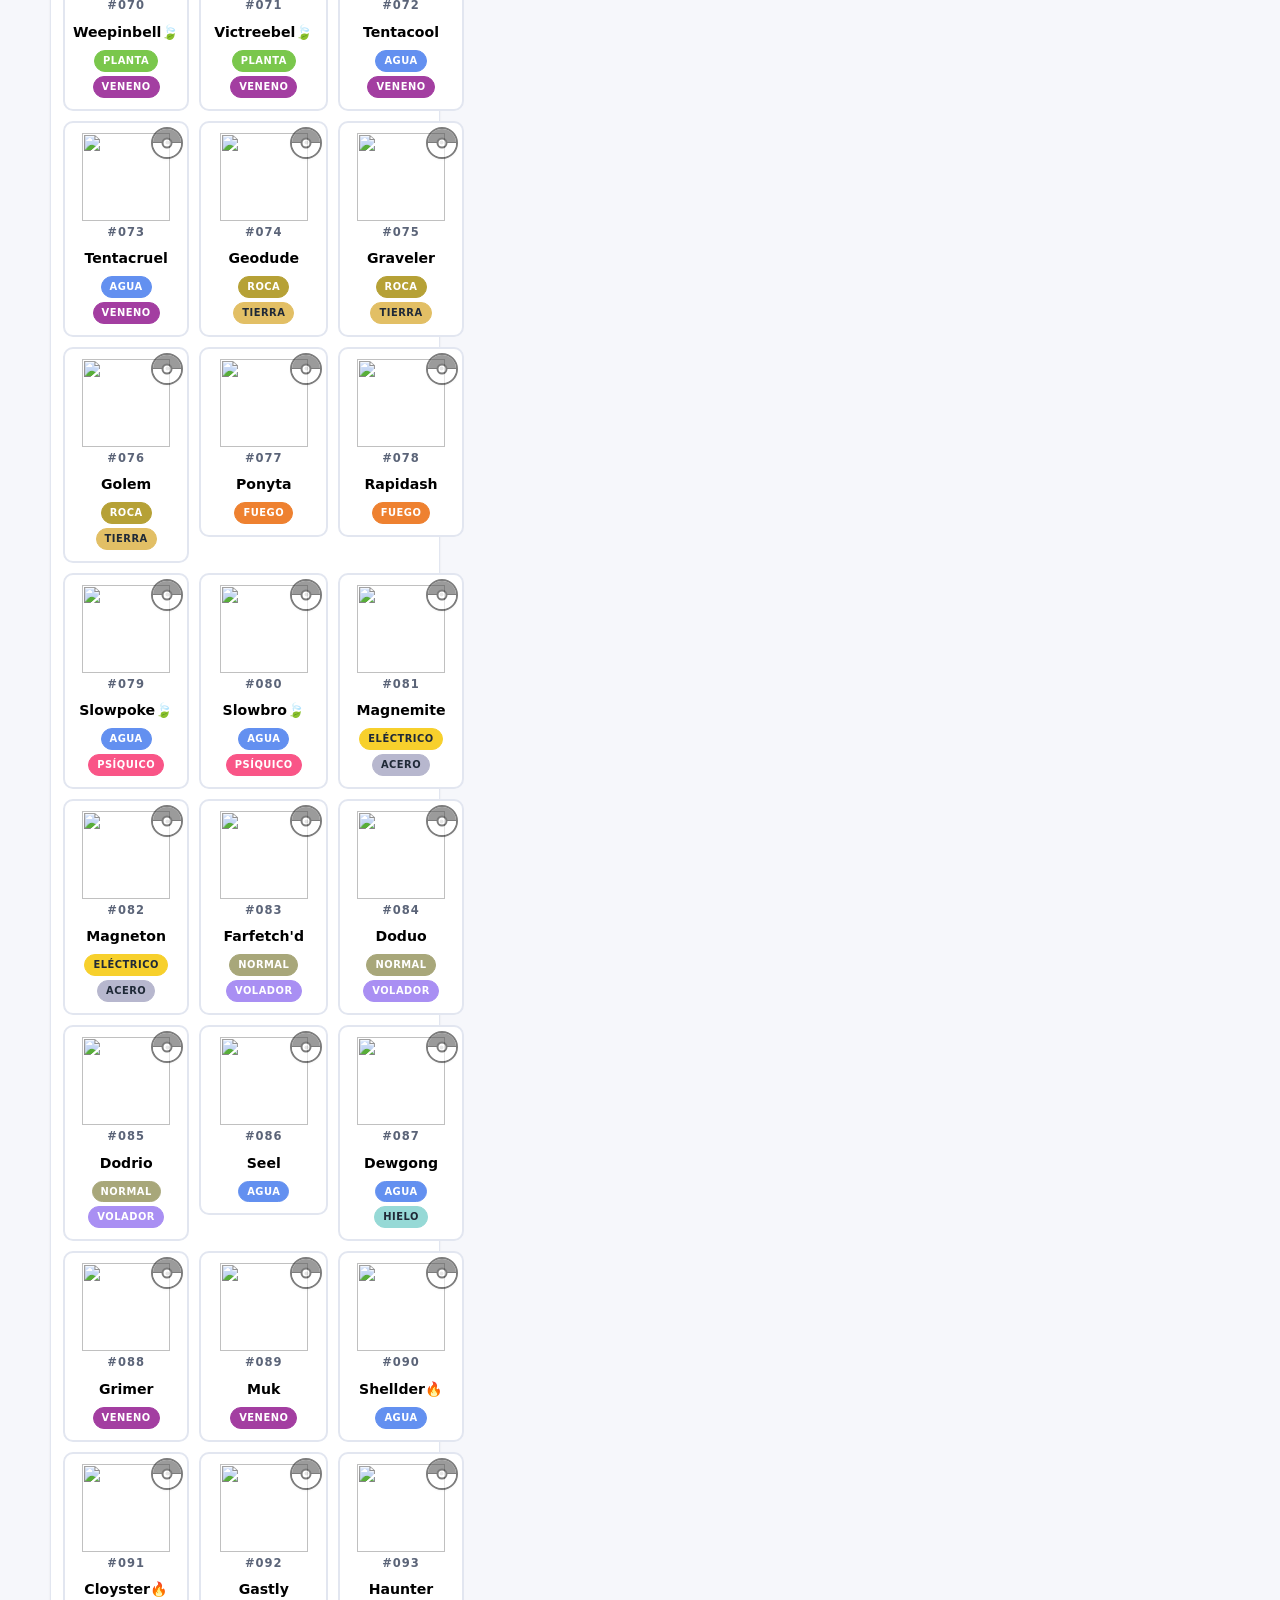
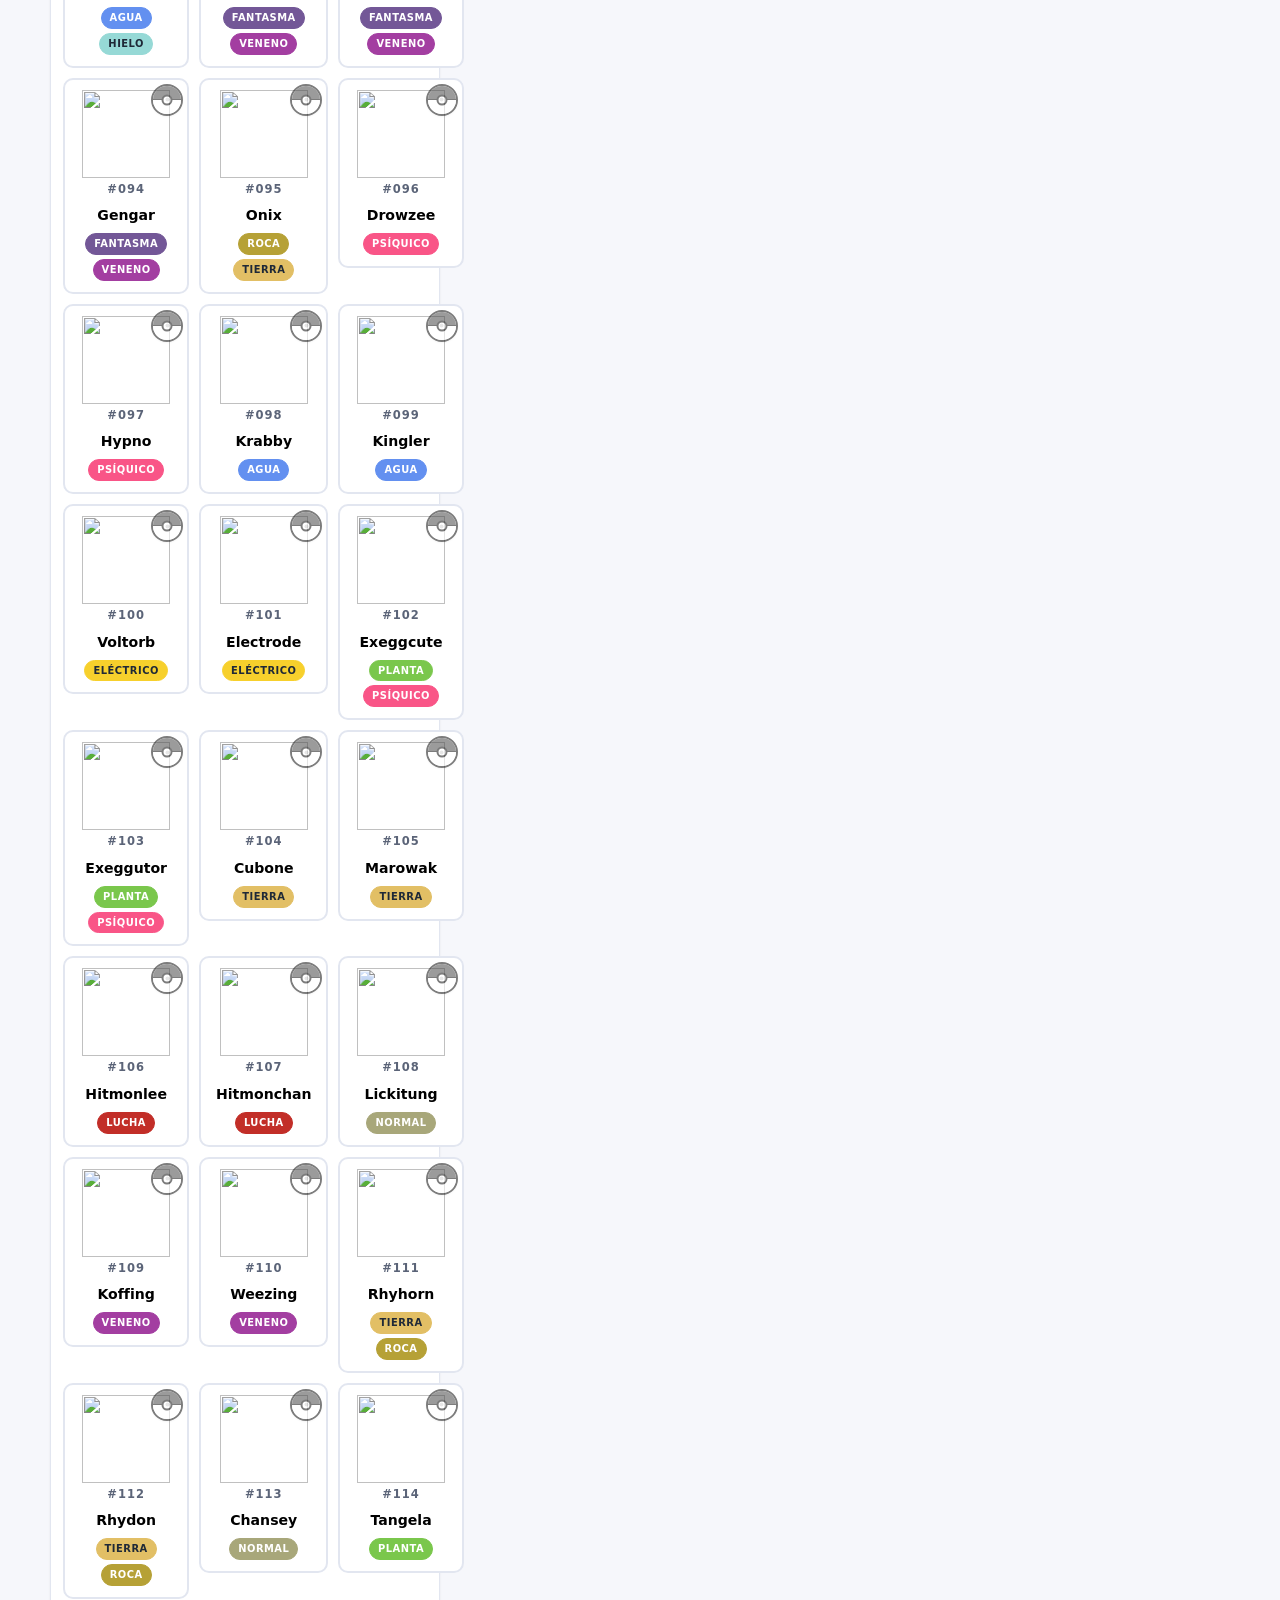
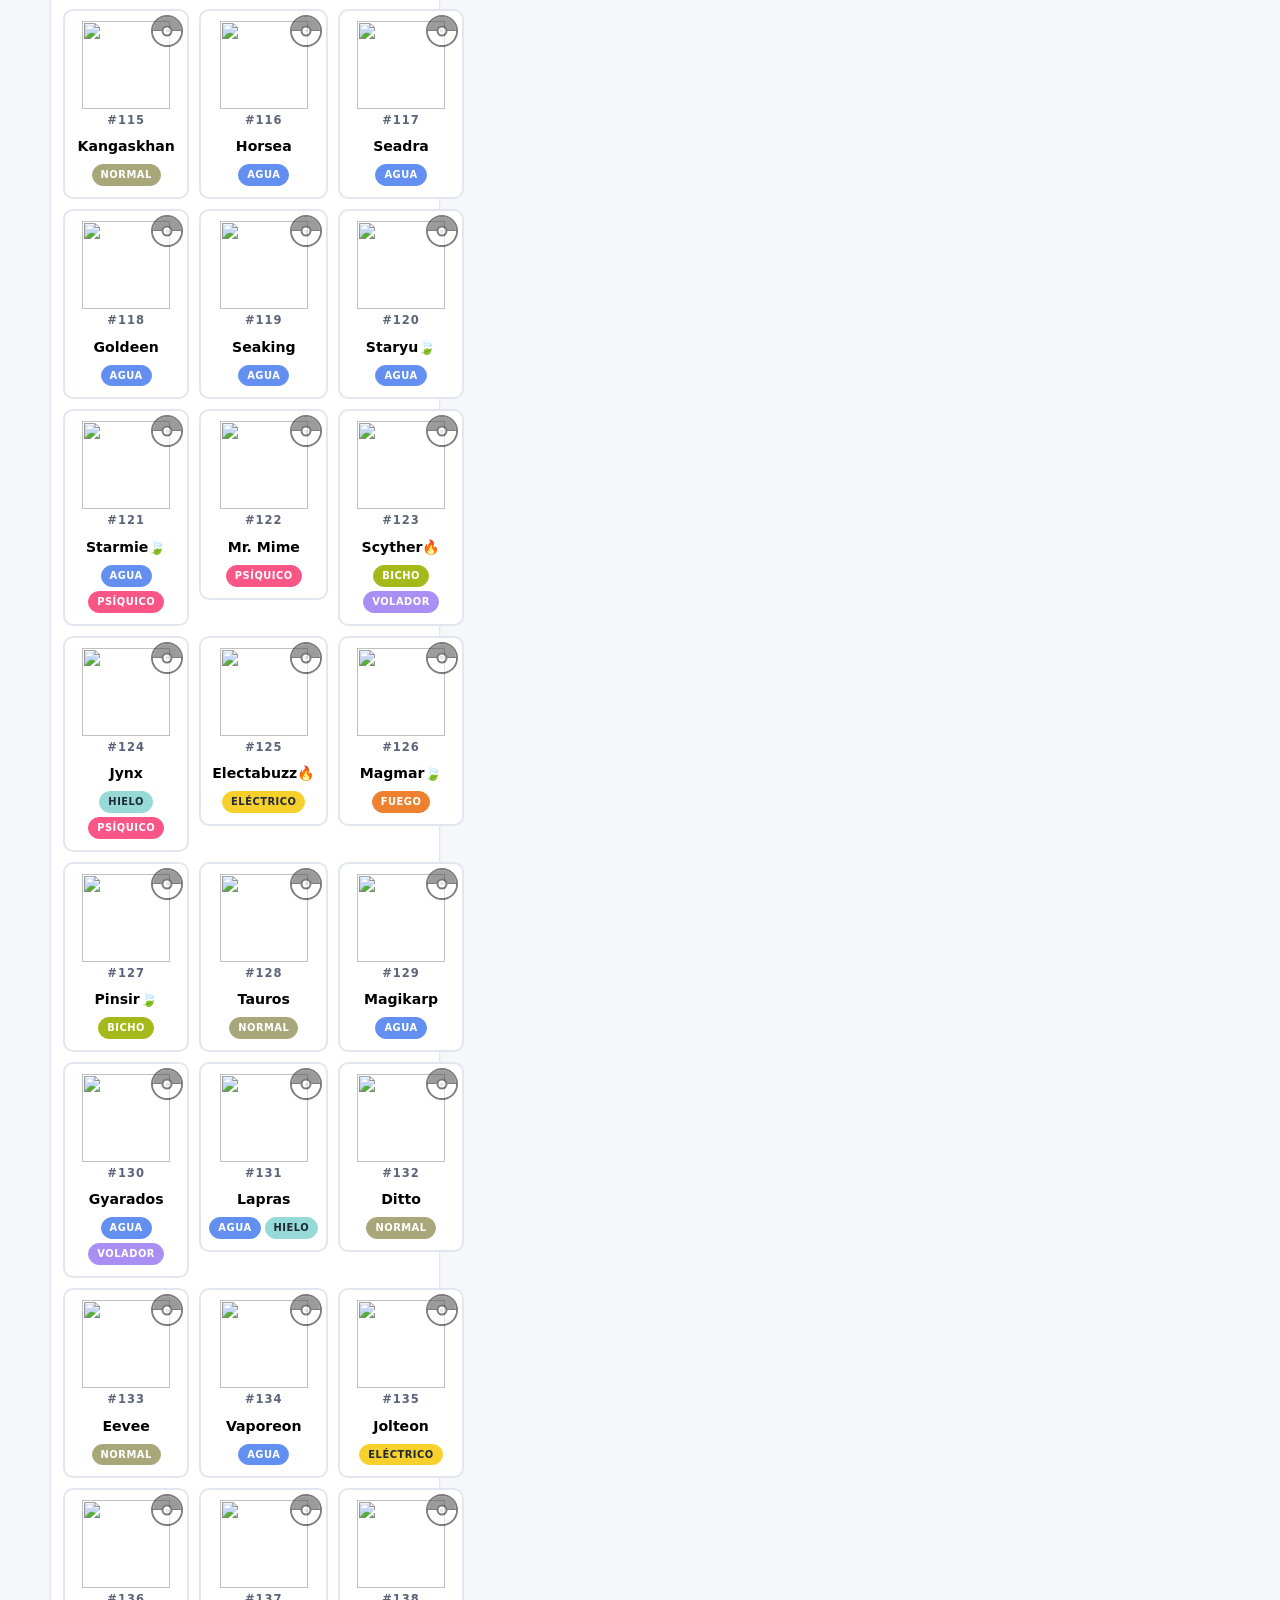
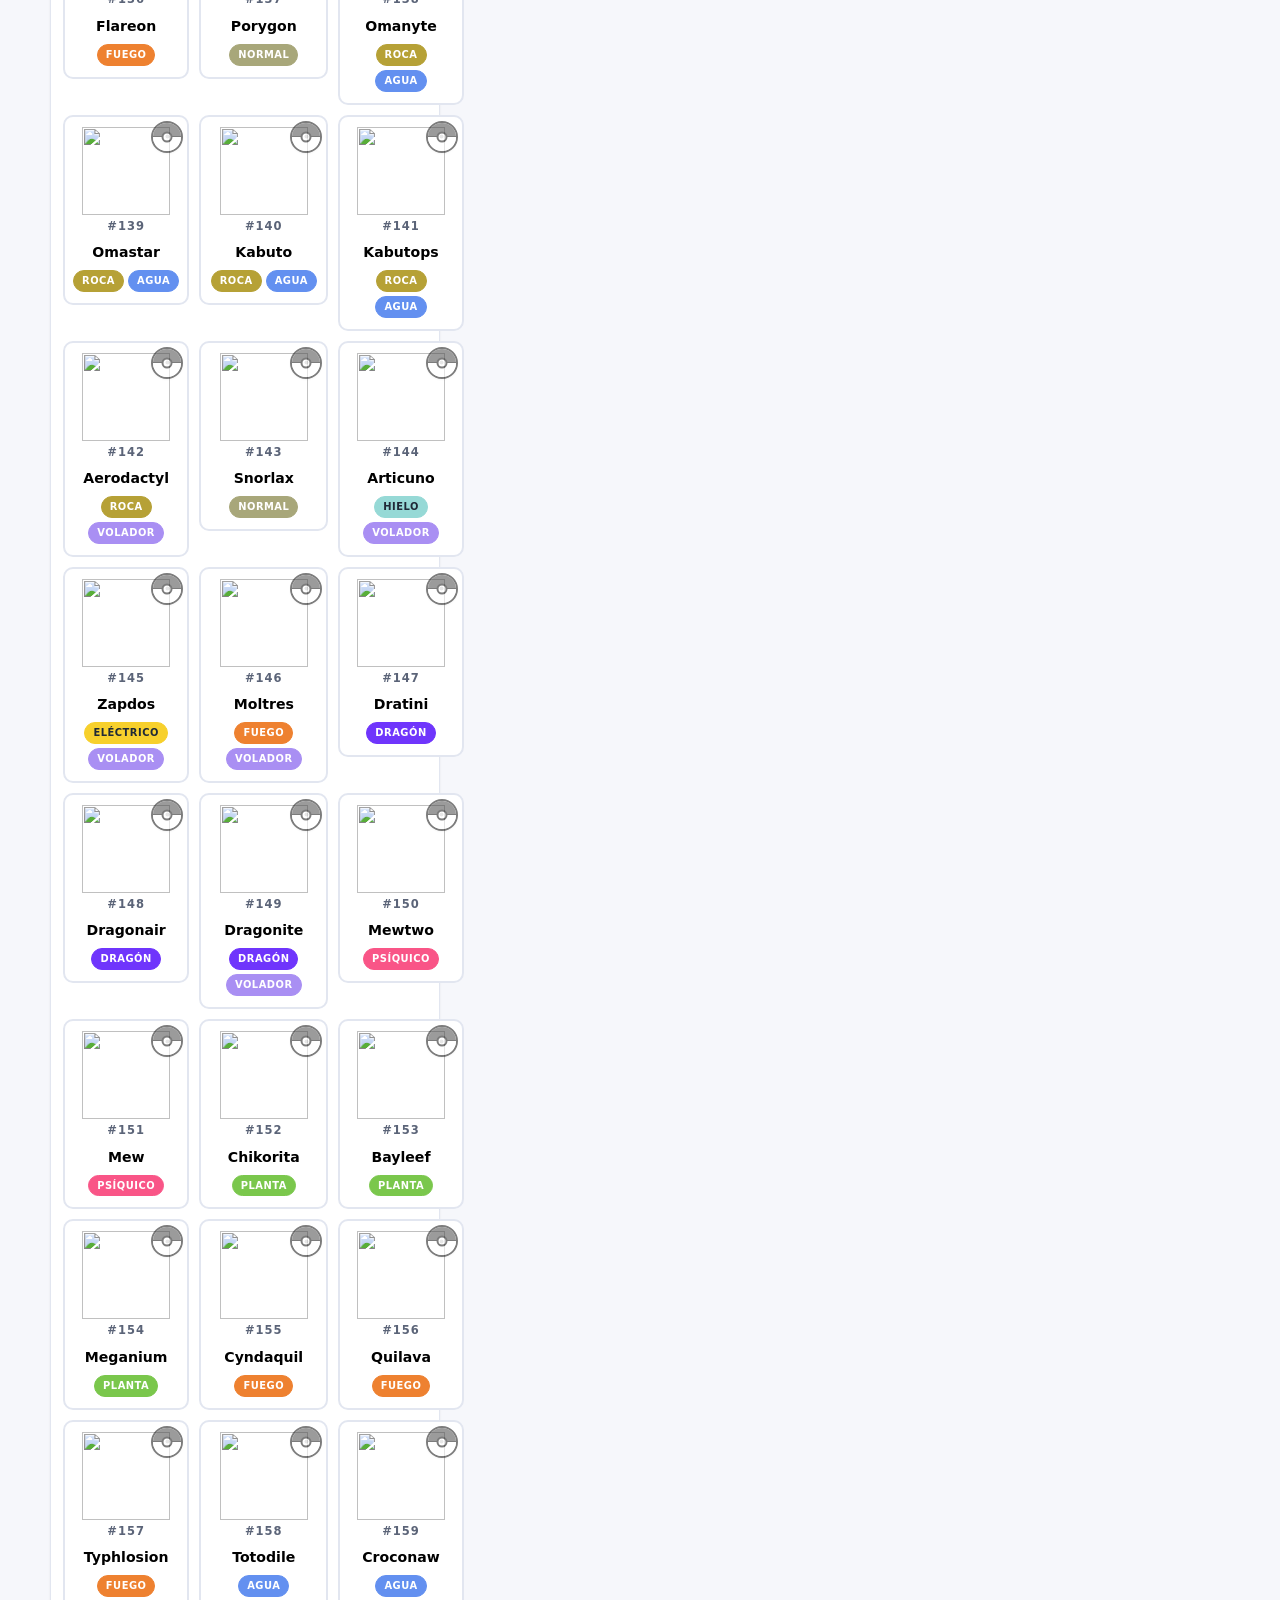
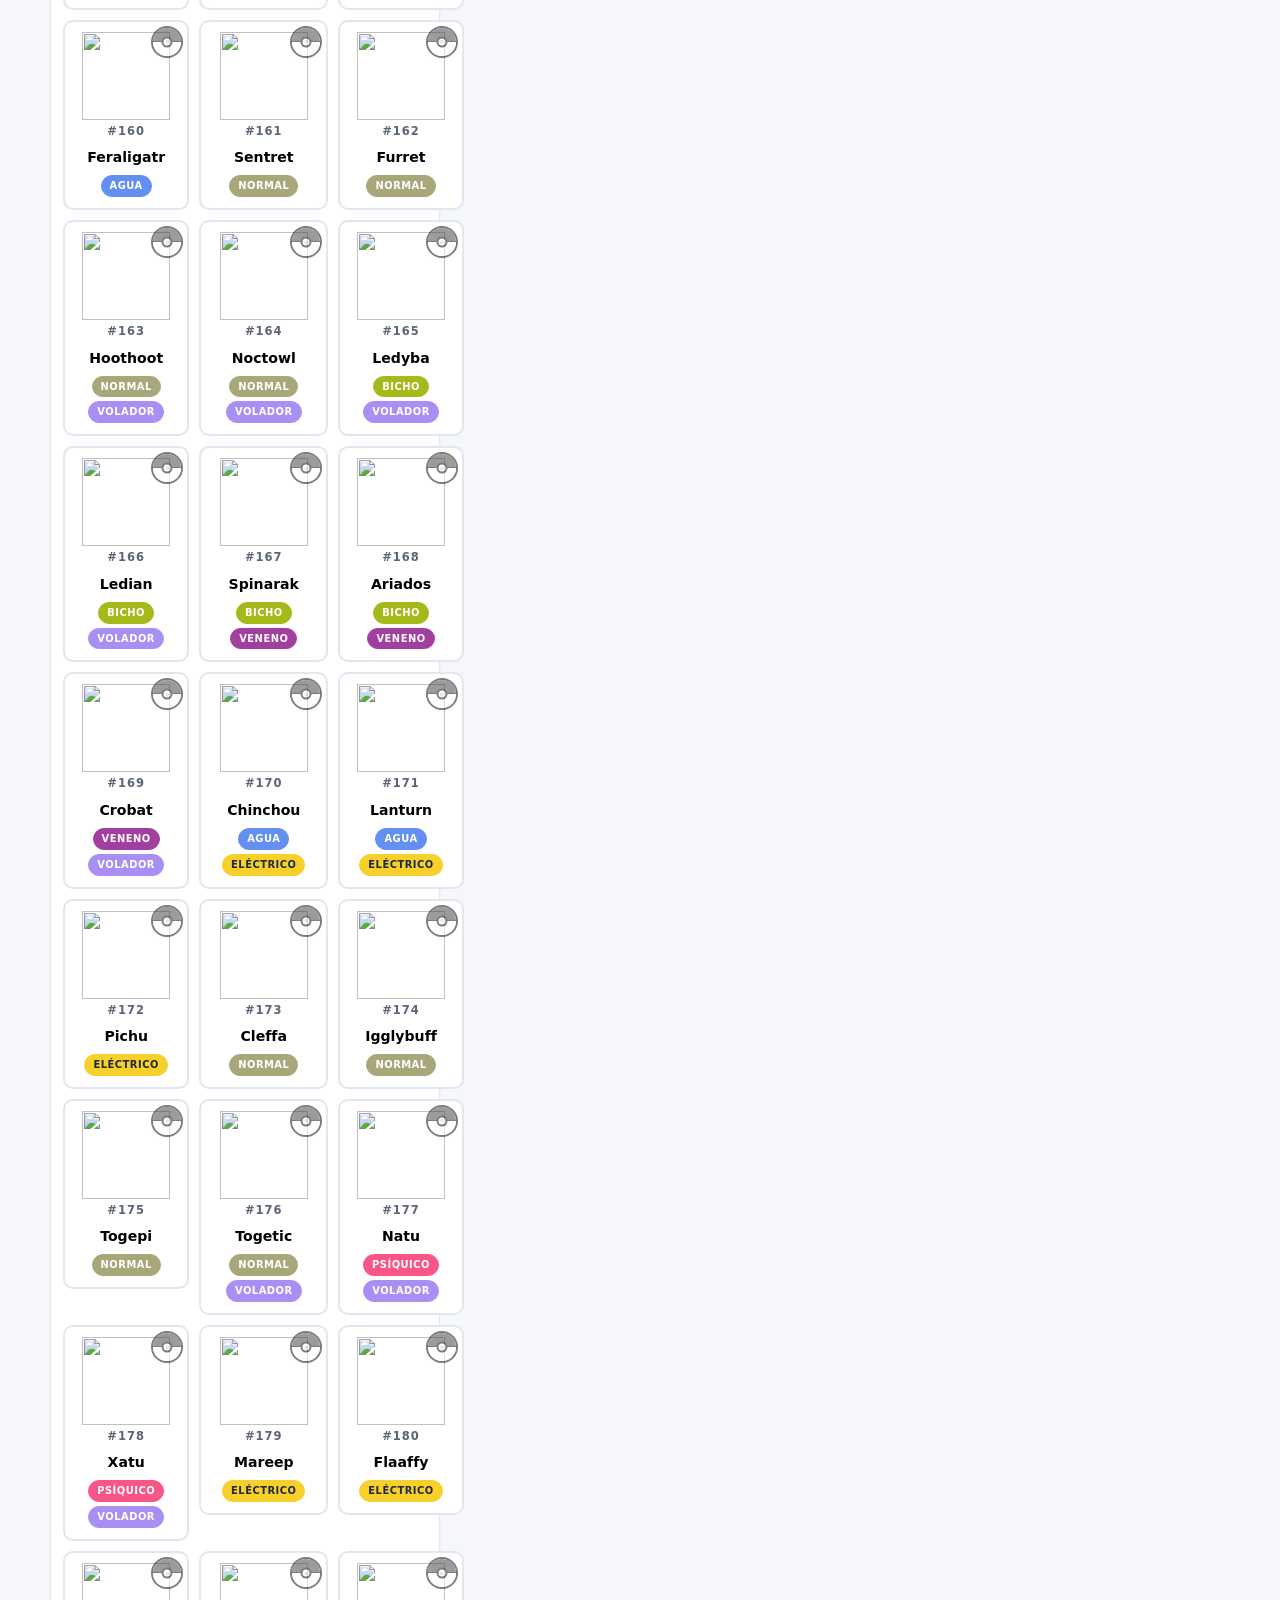
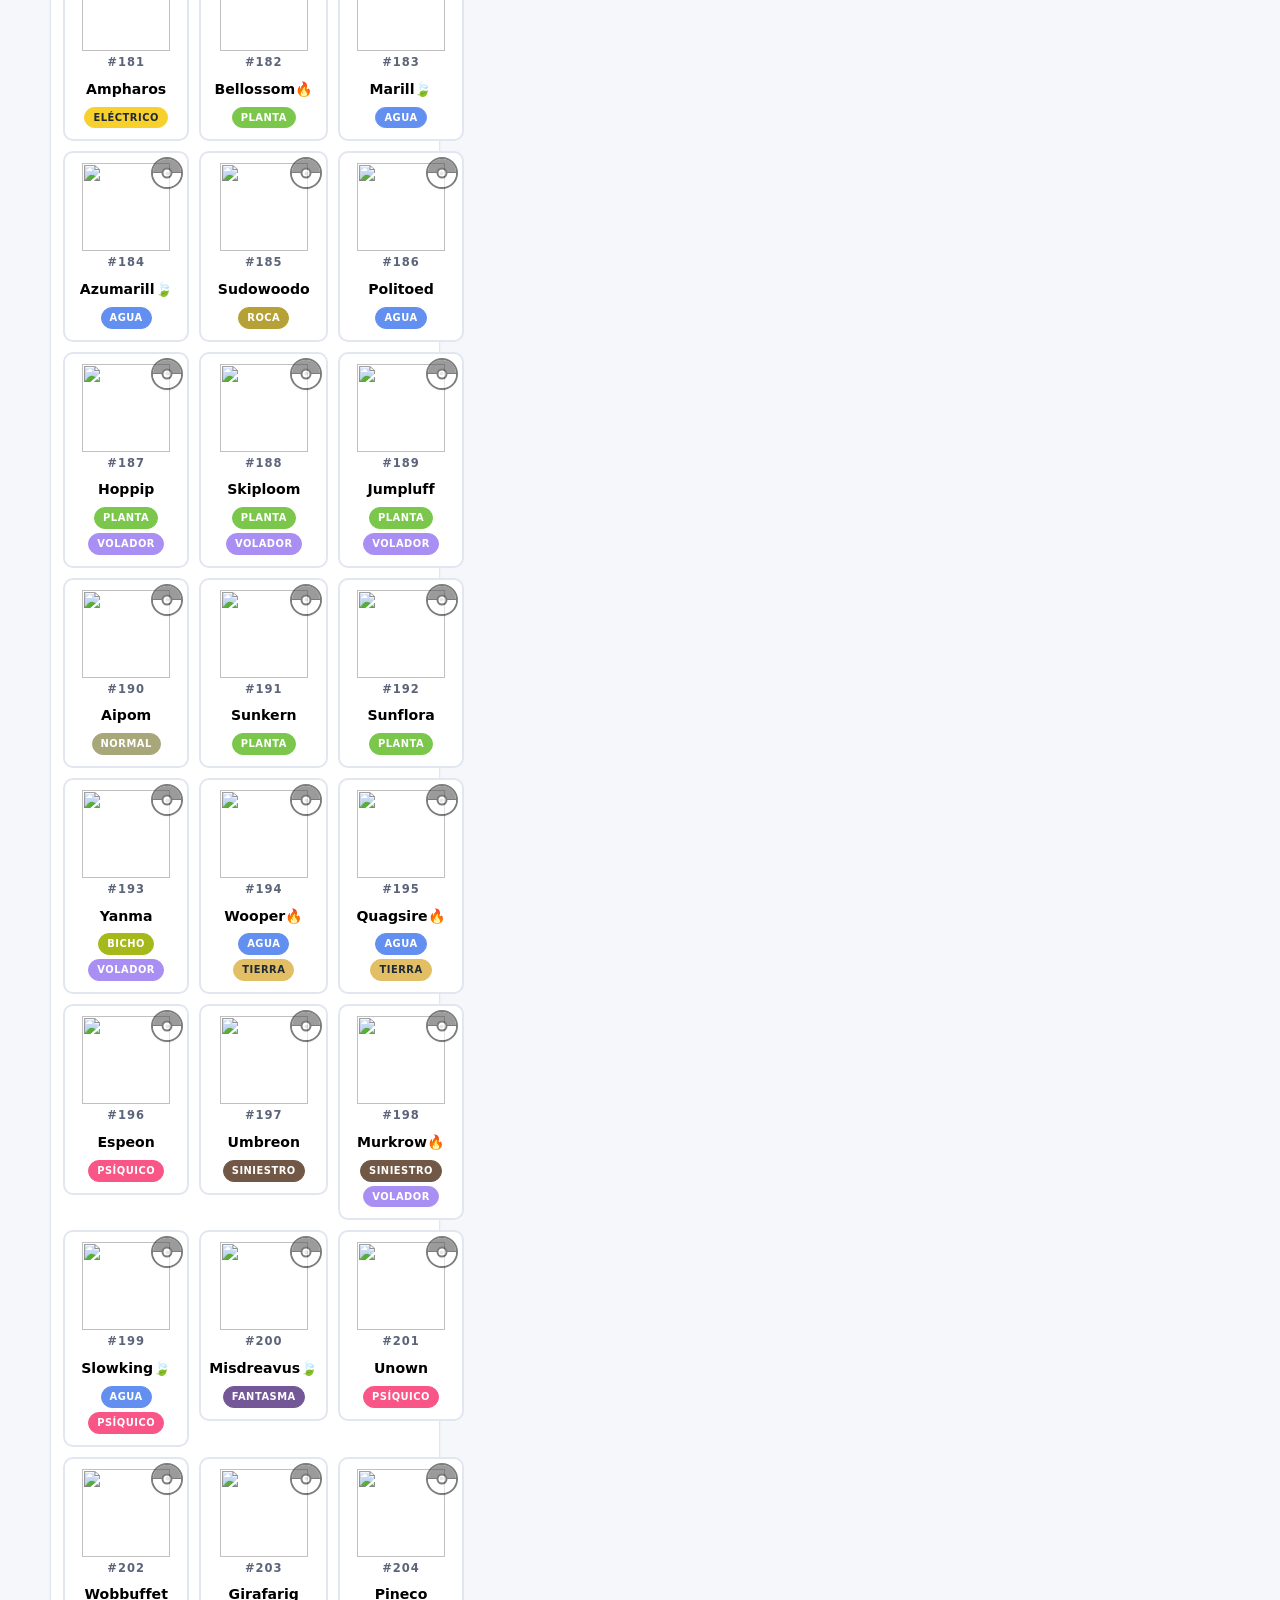
==== commit a8ad798c: "Guía de ediciones Pokémon: añade Escarlata y Púrpura - Nueva página escarlata-purpura.html con la mi" ====
--- a/index.html
+++ b/index.html
@@ -3,12 +3,12 @@
 <head>
   <meta charset="UTF-8" />
   <meta name="viewport" content="width=device-width, initial-scale=1.0" />
-  <title>Pokémon Rojo Fuego y Verde Hoja — Guía de ediciones Switch 2 | Exclusivos</title>
+  <title>Rojo Fuego y Verde Hoja — Guía de ediciones Pokémon | Exclusivos y Pokédex</title>
   <meta name="description" content="Guía en español de Pokémon Rojo Fuego y Verde Hoja (Switch 2): qué Pokémon son exclusivos de cada edición, buscador con datos en vivo de PokéAPI, guía en vídeo y recursos oficiales." />
   <meta name="theme-color" content="#0f172a" />
   <meta http-equiv="Content-Security-Policy" content="default-src 'self'; script-src 'self'; style-src 'self' 'unsafe-inline'; img-src 'self' data: https://raw.githubusercontent.com https://upload.wikimedia.org https://i.ytimg.com; connect-src https://pokeapi.co; frame-src https://www.youtube-nocookie.com https://rankedboost.com; object-src 'none'; base-uri 'self'; form-action 'none'" />
   <meta name="referrer" content="strict-origin-when-cross-origin" />
-  <meta property="og:title" content="Pokémon Rojo Fuego y Verde Hoja — Guía de ediciones" />
+  <meta property="og:title" content="Guía de ediciones Pokémon — Rojo Fuego y Verde Hoja" />
   <meta property="og:description" content="Mitad roja, mitad verde: consulta los Pokémon exclusivos de cada edición, la Pokédex con sets recomendados, marca tus capturas y aprende con vídeos." />
   <meta property="og:type" content="website" />
   <link rel="canonical" href="https://pokemon-rojo-fuego-verde-hojavercel.vercel.app/#pokedex" />
@@ -19,27 +19,15 @@
   <link rel="preconnect" href="https://upload.wikimedia.org" crossorigin />
   <link rel="stylesheet" href="src/styles/main.css" />
 </head>
-<body>
+<body data-game="frlg">
   <a class="skip-link" href="#contenido">Saltar al contenido principal</a>
-
-  <div class="live-banner" role="note" aria-label="Enlace a la página online">
-    <div class="container live-banner-inner">
-      <span aria-hidden="true">🌐</span>
-      <span><strong>Página online:</strong>
-        <a id="liveUrl" href="https://pokemon-rojo-fuego-verde-hojavercel.vercel.app/#pokedex">pokemon-rojo-fuego-verde-hojavercel.vercel.app/#pokedex</a>
-      </span>
-      <span class="live-banner-actions">
-        <a class="live-btn" href="https://pokemon-rojo-fuego-verde-hojavercel.vercel.app/#pokedex" target="_blank" rel="noopener">Abrir ↗</a>
-        <button class="live-btn" type="button" id="copyLiveUrl">Copiar enlace</button>
-      </span>
-    </div>
-  </div>
 
   <header class="site-header" id="top">
     <div class="container header-inner">
-      <a class="brand" href="#portada" aria-label="Inicio — Guía Rojo Fuego y Verde Hoja">
+      <a class="brand" href="#portada" aria-label="Inicio — Guía de ediciones Pokémon: Rojo Fuego y Verde Hoja">
         <span class="brand-ball" aria-hidden="true"><span class="brand-ball-btn"></span></span>
-        <span class="brand-text">Guía <strong>Rojo Fuego</strong> · <strong>Verde Hoja</strong></span>
+        <span class="brand-text">Guía de ediciones <strong>Pokémon</strong>
+          <small class="brand-game">Rojo Fuego · Verde Hoja</small></span>
       </a>
       <nav class="site-nav" aria-label="Navegación principal">
         <button class="nav-toggle" id="navToggle" aria-expanded="false" aria-controls="navMenu" aria-label="Abrir menú">
@@ -47,7 +35,15 @@
         </button>
         <ul class="nav-menu" id="navMenu">
           <li><a href="#portada">Portada</a></li>
-          <li><a href="#pokedex" data-tab="pokedex">Pokédex</a></li>
+          <li class="nav-drop">
+            <button class="nav-drop-btn" id="dexMenuBtn" type="button" aria-expanded="false" aria-controls="dexMenu">
+              Pokédex <span class="nav-drop-caret" aria-hidden="true">▾</span>
+            </button>
+            <ul class="nav-sub" id="dexMenu" aria-label="Ediciones de la guía" hidden>
+              <li><a href="index.html#pokedex" data-game="frlg" aria-current="page"><span class="nav-sub-dot nav-sub-dot--frlg" aria-hidden="true"></span>Rojo Fuego y Verde Hoja</a></li>
+              <li><a href="escarlata-purpura.html#pokedex" data-game="sv"><span class="nav-sub-dot nav-sub-dot--sv" aria-hidden="true"></span>Escarlata y Púrpura</a></li>
+            </ul>
+          </li>
           <li><a href="#mecanicas" data-tab="mecanicas">Mecánicas</a></li>
           <li><a href="#ediciones" data-tab="ediciones">Ediciones</a></li>
           <li><a href="#mapa" data-tab="mapa">Mapa</a></li>
@@ -237,7 +233,7 @@
         <h2 id="mapa-title">Mapa interactivo de Kanto y las Archi7</h2>
         <p class="section-lead">El FRLG Map de RankedBoost, incrustado en la página: mueve, amplía y localiza rutas, cuevas y puntos de captura sin salir de aquí.</p>
         <div class="map-frame">
-          <iframe id="frlgMap" src="https://rankedboost.com/pokemon/location/firered-leafgreen/#megamap=4048,-960,0.085,region,-" title="Mapa interactivo de Pokémon Rojo Fuego y Verde Hoja (RankedBoost)" loading="lazy" allowfullscreen referrerpolicy="no-referrer" sandbox="allow-scripts allow-same-origin allow-popups allow-popups-to-escape-sandbox"></iframe>
+          <iframe id="gameMap" src="https://rankedboost.com/pokemon/location/firered-leafgreen/#megamap=4048,-960,0.085,region,-" title="Mapa interactivo de Pokémon Rojo Fuego y Verde Hoja (RankedBoost)" loading="lazy" allowfullscreen referrerpolicy="no-referrer" sandbox="allow-scripts allow-same-origin allow-popups allow-popups-to-escape-sandbox"></iframe>
         </div>
         <p class="map-fallback">¿No se carga el mapa? <a href="https://rankedboost.com/pokemon/location/firered-leafgreen/" target="_blank" rel="noopener">Abrirlo en RankedBoost</a>.</p>
       </div>
@@ -305,6 +301,7 @@
 
   <div class="toast" id="toast" role="status" aria-live="polite" hidden></div>
 
+  <script src="src/js/games.js"></script>
   <script src="src/js/data.js"></script>
   <script src="src/js/mechanics.js"></script>
   <script src="src/js/api.js"></script>
--- a/src/styles/main.css
+++ b/src/styles/main.css
@@ -1,6 +1,8 @@
 /* ============================================================
-   Guía Rojo Fuego / Verde Hoja — sistema de diseño
+   Guía de ediciones Pokémon — sistema de diseño
    Mobile-first · variables CSS · Grid + Flexbox
+   Cada juego (body[data-game]) redefine los colores de sus dos ediciones:
+   "fire" = Rojo Fuego / Escarlata y "leaf" = Verde Hoja / Púrpura.
    ============================================================ */
 :root {
   --color-fire: #d9261c;
@@ -9,6 +11,24 @@
   --color-leaf: #189a46;
   --color-leaf-dark: #0b5a28;
   --color-leaf-soft: #e7f7ee;
+  /* Matices de cada edición (portada, tarjetas y tiras) */
+  --fire-hi: #ff4b33;
+  --fire-tint: #ffd7d2;
+  --fire-card: #fff1f0;
+  --fire-media: #ffe9e7;
+  --fire-strip: #fff5f4;
+  --fire-strip-border: #f3c1bd;
+  --leaf-hi: #4ade80;
+  --leaf-tint: #d3f8df;
+  --leaf-deep: #062d18;
+  --leaf-card: #ecfdf3;
+  --leaf-media: #ddf5e6;
+  --leaf-strip: #f0faf4;
+  --leaf-strip-border: #b7e4c7;
+  /* Capturado: siempre verde, sea cual sea el juego */
+  --color-ok: #189a46;
+  --color-ok-dark: #0b5a28;
+  --color-ok-soft: #e7f7ee;
   --color-ink: #0f172a;
   --color-background: #f6f7fb;
   --color-surface: #ffffff;
@@ -40,6 +60,30 @@
   --max-w: 1180px;
 }
 
+/* Escarlata (rojo anaranjado de Koraidon) y Púrpura (violeta de Miraidon) */
+body[data-game="sv"] {
+  --color-fire: #e2401c;
+  --color-fire-dark: #84200a;
+  --color-fire-soft: #fff0ea;
+  --color-leaf: #7b3fc4;
+  --color-leaf-dark: #43197a;
+  --color-leaf-soft: #f3ecfd;
+  --fire-hi: #ff8a3d;
+  --fire-tint: #ffdccb;
+  --fire-card: #fff3ec;
+  --fire-media: #ffe6d9;
+  --fire-strip: #fff6f1;
+  --fire-strip-border: #f6c3a8;
+  --leaf-hi: #b98cf5;
+  --leaf-tint: #e9dcff;
+  --leaf-deep: #26093f;
+  --leaf-card: #f6f0ff;
+  --leaf-media: #ebe0fb;
+  --leaf-strip: #f8f4ff;
+  --leaf-strip-border: #d3bdf2;
+  --color-accent-ink: #4b2a91;
+}
+
 * { box-sizing: border-box; }
 html { scroll-behavior: smooth; }
 body {
@@ -68,26 +112,6 @@
 
 :focus-visible { outline: 3px solid var(--color-accent); outline-offset: 2px; border-radius: 4px; }
 
-/* ---------- Banner enlace página online ---------- */
-.live-banner {
-  background: linear-gradient(90deg, #0f172a, #1e3a8a);
-  color: #fff; font-size: 0.95rem;
-  border-bottom: 2px solid var(--color-accent);
-}
-.live-banner-inner {
-  display: flex; align-items: center; justify-content: center;
-  flex-wrap: wrap; gap: 8px 12px; padding-block: 10px; text-align: center;
-}
-.live-banner a { color: #ffe98a; font-weight: 700; overflow-wrap: anywhere; }
-.live-banner-actions { display: inline-flex; gap: 8px; }
-.live-btn {
-  display: inline-block; font: inherit; font-size: 0.85rem; font-weight: 800;
-  background: var(--color-accent); color: #111; border: 0; border-radius: 999px;
-  padding: 6px 14px; cursor: pointer; text-decoration: none;
-}
-.live-btn:hover { filter: brightness(1.08); }
-a.live-btn { color: #111; }
-
 /* ---------- Header ---------- */
 .site-header {
   position: sticky; top: 0; z-index: 50;
@@ -97,6 +121,8 @@
 }
 .header-inner { display: flex; align-items: center; justify-content: space-between; gap: 12px; padding-block: 10px; }
 .brand { display: flex; align-items: center; gap: 10px; color: #fff; text-decoration: none; font-weight: 600; }
+.brand-text { line-height: 1.15; }
+.brand-game { display: block; font-size: 0.75rem; font-weight: 700; color: var(--fire-tint); letter-spacing: 0.5px; }
 .brand-ball {
   width: 30px; height: 30px; border-radius: 50%; position: relative; flex: none;
   background: linear-gradient(to bottom, #ee1c25 50%, #fff 50%);
@@ -114,11 +140,30 @@
 .nav-menu a { display: block; padding: 10px 12px; border-radius: 8px; color: var(--color-text); text-decoration: none; font-weight: 600; }
 .nav-menu a:hover { background: #eef2ff; }
 
+/* Desplegable "Pokédex": elegir el juego */
+.nav-drop { position: relative; }
+.nav-drop-btn {
+  display: flex; align-items: center; gap: 6px; width: 100%; font: inherit; font-weight: 600;
+  background: transparent; border: 0; border-radius: 8px; padding: 10px 12px;
+  color: var(--color-text); cursor: pointer; text-align: left;
+}
+.nav-drop-btn:hover { background: #eef2ff; }
+.nav-drop-caret { font-size: 0.8em; transition: transform 0.2s ease; }
+.nav-drop-btn[aria-expanded="true"] .nav-drop-caret { transform: rotate(180deg); }
+.nav-sub { list-style: none; margin: 0 0 4px; padding: 0 0 0 12px; }
+.nav-sub[hidden] { display: none; }
+.nav-sub a { display: flex; align-items: center; gap: 8px; font-size: 0.95rem; white-space: nowrap; }
+.nav-sub a[aria-current="page"] { font-weight: 800; }
+.nav-sub a[aria-current="page"]::after { content: "✓"; margin-left: auto; color: var(--color-ok); }
+.nav-sub-dot { width: 14px; height: 14px; border-radius: 50%; flex: none; border: 1.5px solid rgb(0 0 0 / 0.25); }
+.nav-sub-dot--frlg { background: linear-gradient(90deg, #d9261c 50%, #189a46 50%); }
+.nav-sub-dot--sv { background: linear-gradient(90deg, #e2401c 50%, #7b3fc4 50%); }
+
 /* ---------- Hero / portada ---------- */
 .hero { position: relative; overflow: clip; color: #fff; background: var(--color-ink); }
 .hero-split { position: absolute; inset: 0; display: grid; grid-template-columns: 1fr 1fr; }
-.hero-half--fire { background: linear-gradient(135deg, #ff4b33 0%, var(--color-fire) 45%, var(--color-fire-dark) 100%); }
-.hero-half--leaf { background: linear-gradient(225deg, #4ade80 0%, var(--color-leaf) 45%, var(--color-leaf-dark) 100%); }
+.hero-half--fire { background: linear-gradient(135deg, var(--fire-hi) 0%, var(--color-fire) 45%, var(--color-fire-dark) 100%); }
+.hero-half--leaf { background: linear-gradient(225deg, var(--leaf-hi) 0%, var(--color-leaf) 45%, var(--color-leaf-dark) 100%); }
 .hero-split::after { content: ""; position: absolute; inset: 0; background: linear-gradient(to bottom, rgb(15 23 42 / 0.15), rgb(15 23 42 / 0.55)); }
 .hero-content { position: relative; z-index: 2; text-align: center; padding-block: var(--spacing-2xl); }
 .hero-content a:not(.btn) { color: #ffe98a; }
@@ -148,7 +193,7 @@
   text-shadow: 4px 4px 0 var(--color-accent-ink); margin: 0;
 }
 .hero-title { margin: 8px 0 4px; font-size: clamp(1.6rem, 4.5vw, 2.8rem); line-height: 1.1; text-shadow: 0 2px 12px rgb(0 0 0 / 0.5); }
-.hero-title-fire { color: #ffd7d2; } .hero-title-leaf { color: #d3f8df; } .hero-title-x { opacity: 0.85; font-weight: 400; margin-inline: 6px; }
+.hero-title-fire { color: var(--fire-tint); } .hero-title-leaf { color: var(--leaf-tint); } .hero-title-x { opacity: 0.85; font-weight: 400; margin-inline: 6px; }
 .hero-subtitle { max-width: 62ch; margin: 0 auto; font-size: 1.05rem; color: #f1f5f9; }
 .hero-source { font-size: 0.9rem; color: #e2e8f0; }
 .hero-actions { display: flex; flex-wrap: wrap; gap: 10px; justify-content: center; margin-top: var(--spacing-lg); }
@@ -168,8 +213,8 @@
 .btn:active { transform: translateY(0); }
 .btn--fire { background: #fff; color: var(--color-fire-dark); border-color: #fff; box-shadow: var(--shadow-sm); }
 .btn--fire:hover { background: var(--color-accent); border-color: var(--color-accent); color: #111; }
-.btn--leaf { background: #062d18; color: #d3f8df; border-color: #fff; }
-.btn--leaf:hover { background: #0b5a28; }
+.btn--leaf { background: var(--leaf-deep); color: var(--leaf-tint); border-color: #fff; }
+.btn--leaf:hover { background: var(--color-leaf-dark); }
 .btn--ghost { background: transparent; color: #fff; border-color: rgb(255 255 255 / 0.7); }
 .btn--ghost:hover { background: rgb(255 255 255 / 0.15); }
 .btn--dark { background: var(--color-ink); color: #fff; }
@@ -190,7 +235,7 @@
 .tabpanel[hidden] { display: none; }
 .tabpanel:focus { outline: none; }
 .tabpanel:focus-visible { outline: 3px solid var(--color-accent); outline-offset: -3px; }
-.nav-menu a.active { background: rgb(255 255 255 / 0.16); color: #fff; }
+.nav-menu a.active, .nav-drop-btn.active { background: #eef2ff; color: var(--color-ink); }
 
 /* ---------- Mapa incrustado ---------- */
 .map-frame {
@@ -216,7 +261,7 @@
 .playlist-item .pl-num { font-weight: 800; color: var(--color-muted); font-size: 0.85rem; flex: none; width: 30px; text-align: right; }
 .playlist-item .pl-title { font-size: 0.85rem; font-weight: 600; line-height: 1.3; }
 .playlist-item:hover { border-color: var(--color-accent-ink); }
-.playlist-item[aria-current="true"] { border-color: var(--color-fire); background: #fff5f4; }
+.playlist-item[aria-current="true"] { border-color: var(--color-fire); background: var(--fire-strip); }
 
 /* ---------- Pokédex: lista + ficha ---------- */
 .dex-toolbar { display: grid; gap: 12px; margin-top: var(--spacing-lg); }
@@ -239,8 +284,8 @@
 .dex-card:hover img { transform: scale(1.07); }
 .dex-card.is-current { border-color: var(--color-fire); box-shadow: var(--shadow-md); }
 .dex-cell { position: relative; }
-.dex-cell.is-caught .dex-card { border-color: var(--color-leaf); background: linear-gradient(180deg, #fff 60%, #e7f7ee); }
-.dex-cell.is-caught .dex-card-name::after { content: " ✓"; color: var(--color-leaf-dark); font-weight: 900; }
+.dex-cell.is-caught .dex-card { border-color: var(--color-ok); background: linear-gradient(180deg, #fff 60%, var(--color-ok-soft)); }
+.dex-cell.is-caught .dex-card-name::after { content: " ✓"; color: var(--color-ok-dark); font-weight: 900; }
 /* Pokéball de captura: visible en la esquina de cada recuadro, misma en Pokédex y ediciones. */
 .dex-ball,
 .poke-ball {
@@ -273,7 +318,7 @@
 .dex-ball[aria-pressed="false"]:hover, .poke-ball[aria-pressed="false"]:hover { filter: grayscale(0.3); opacity: 0.95; }
 /* Capturado: a todo color + halo dorado/verde */
 .dex-ball.is-caught, .poke-ball.is-caught { filter: none; opacity: 1; box-shadow: 0 0 0 3px var(--color-accent), var(--shadow-sm); }
-.dex-ball.is-caught .ball-center > span, .poke-ball.is-caught .ball-center > span { background: var(--color-leaf); }
+.dex-ball.is-caught .ball-center > span, .poke-ball.is-caught .ball-center > span { background: var(--color-ok); }
 /* Animación de captura: meneo + apertura + destello */
 .dex-ball.catching, .poke-ball.catching { animation: ballShake 0.55s ease; }
 .dex-ball.catching .ball-half--top, .poke-ball.catching .ball-half--top { animation: ballOpenTop 0.55s ease; }
@@ -307,7 +352,7 @@
 .dex-sub { margin: 18px 0 8px; font-size: 1.1rem; }
 .evo-tree { display: flex; flex-wrap: wrap; gap: 10px; align-items: stretch; }
 .evo-node { display: grid; justify-items: center; gap: 2px; background: #f8fafc; border: 1.5px solid var(--color-border); border-radius: var(--radius-md); padding: 10px 14px; min-width: 110px; }
-.evo-node[aria-current="true"] { border-color: var(--color-fire); background: #fff5f4; box-shadow: var(--shadow-sm); }
+.evo-node[aria-current="true"] { border-color: var(--color-fire); background: var(--fire-strip); box-shadow: var(--shadow-sm); }
 .evo-node img { width: 72px; height: 72px; object-fit: contain; }
 .evo-num { font-size: 0.75rem; font-weight: 800; color: var(--color-muted); letter-spacing: 1px; }
 .evo-name { font-weight: 700; text-transform: capitalize; }
@@ -367,23 +412,23 @@
   position: relative;
 }
 .poke-card:hover { transform: translateY(-2px); box-shadow: var(--shadow-md); }
-.poke-card.is-caught { border-color: var(--color-leaf); border-width: 2px; box-shadow: 0 0 0 2px #bbf7d0; }
-.panel--fire .poke-card { background: linear-gradient(180deg, #fff 55%, #fff1f0); }
-.panel--leaf .poke-card { background: linear-gradient(180deg, #fff 55%, #ecfdf3); }
+.poke-card.is-caught { border-color: var(--color-ok); border-width: 2px; box-shadow: 0 0 0 2px #bbf7d0; }
+.panel--fire .poke-card { background: linear-gradient(180deg, #fff 55%, var(--fire-card)); }
+.panel--leaf .poke-card { background: linear-gradient(180deg, #fff 55%, var(--leaf-card)); }
 .poke-media { background: radial-gradient(circle at 50% 35%, rgb(255 255 255 / 0.9), transparent 70%), #f1f5f9; padding: 10px 8px 6px; text-align: center; position: relative; }
-.panel--fire .poke-media { background: radial-gradient(circle at 50% 35%, #fff, transparent 70%), #ffe9e7; }
-.panel--leaf .poke-media { background: radial-gradient(circle at 50% 35%, #fff, transparent 70%), #ddf5e6; }
+.panel--fire .poke-media { background: radial-gradient(circle at 50% 35%, #fff, transparent 70%), var(--fire-media); }
+.panel--leaf .poke-media { background: radial-gradient(circle at 50% 35%, #fff, transparent 70%), var(--leaf-media); }
 .poke-media img { width: 76px; height: 76px; object-fit: contain; image-rendering: auto; }
 .caught-ribbon {
   position: absolute; left: 6px; top: 6px; z-index: 2;
   font-size: 0.62rem; font-weight: 900; letter-spacing: 0.4px;
-  background: var(--color-leaf); color: #fff; border-radius: 999px; padding: 2px 8px;
+  background: var(--color-ok); color: #fff; border-radius: 999px; padding: 2px 8px;
   box-shadow: var(--shadow-sm);
 }
 .poke-body { padding: 8px 8px 10px; display: grid; gap: 4px; }
 .poke-dex { font-size: 0.7rem; font-weight: 800; letter-spacing: 1px; color: var(--color-muted); }
 .poke-name { margin: 0; font-size: 0.9rem; text-transform: capitalize; line-height: 1.2; min-height: 2.1em; }
-.poke-card.is-caught .poke-name::after { content: " ✓"; color: var(--color-leaf-dark); font-weight: 900; }
+.poke-card.is-caught .poke-name::after { content: " ✓"; color: var(--color-ok-dark); font-weight: 900; }
 .poke-types { display: flex; gap: 4px; flex-wrap: wrap; }
 .poke-types .type-chip { font-size: 0.62rem; padding: 2px 8px; }
 .type-chip {
@@ -424,7 +469,7 @@
   content: ""; position: absolute; left: 50%; top: 50%; width: 6px; height: 6px;
   border-radius: 50%; background: #fff; border: 1.5px solid #111; transform: translate(-50%, -50%);
 }
-.catch-btn[aria-pressed="true"] { background: #dcfce7; border: 1.5px solid var(--color-leaf); color: #14532d; }
+.catch-btn[aria-pressed="true"] { background: #dcfce7; border: 1.5px solid var(--color-ok); color: #14532d; }
 .catch-btn.catching { animation: ballShake 0.55s ease; }
 
 .skeleton {
@@ -442,8 +487,8 @@
   background: rgb(255 255 255 / 0.75); border: 1px solid var(--color-border);
   border-radius: var(--radius-md);
 }
-.panel--fire .cutout-strip { background: #fff5f4; border-color: #f3c1bd; }
-.panel--leaf .cutout-strip { background: #f0faf4; border-color: #b7e4c7; }
+.panel--fire .cutout-strip { background: var(--fire-strip); border-color: var(--fire-strip-border); }
+.panel--leaf .cutout-strip { background: var(--leaf-strip); border-color: var(--leaf-strip-border); }
 .cutout-btn {
   border: 2px solid transparent; border-radius: 10px; background: #fff;
   padding: 2px; cursor: pointer; line-height: 0; box-shadow: var(--shadow-sm);
@@ -602,6 +647,15 @@
   .nav-menu { display: flex; position: static; background: transparent; box-shadow: none; padding: 0; min-width: 0; gap: 2px; }
   .nav-menu a { color: #e2e8f0; padding: 8px 12px; }
   .nav-menu a:hover { background: rgb(255 255 255 / 0.12); color: #fff; }
+  .nav-drop-btn { color: #e2e8f0; padding: 8px 12px; }
+  .nav-drop-btn:hover { background: rgb(255 255 255 / 0.12); color: #fff; }
+  .nav-menu a.active, .nav-drop-btn.active { background: rgb(255 255 255 / 0.16); color: #fff; }
+  .nav-sub {
+    position: absolute; top: calc(100% + 8px); left: 0; z-index: 60; min-width: 250px;
+    background: #fff; border-radius: 12px; box-shadow: var(--shadow-md); padding: 8px; margin: 0;
+  }
+  .nav-sub a, .nav-sub a:hover { color: var(--color-text); padding: 10px 12px; }
+  .nav-sub a:hover { background: #eef2ff; }
   .link-grid { grid-template-columns: repeat(2, 1fr); }
   .set-cards { grid-template-columns: repeat(2, minmax(0, 1fr)); }
   .dex-toolbar { grid-template-columns: 2fr 1fr; align-items: end; }
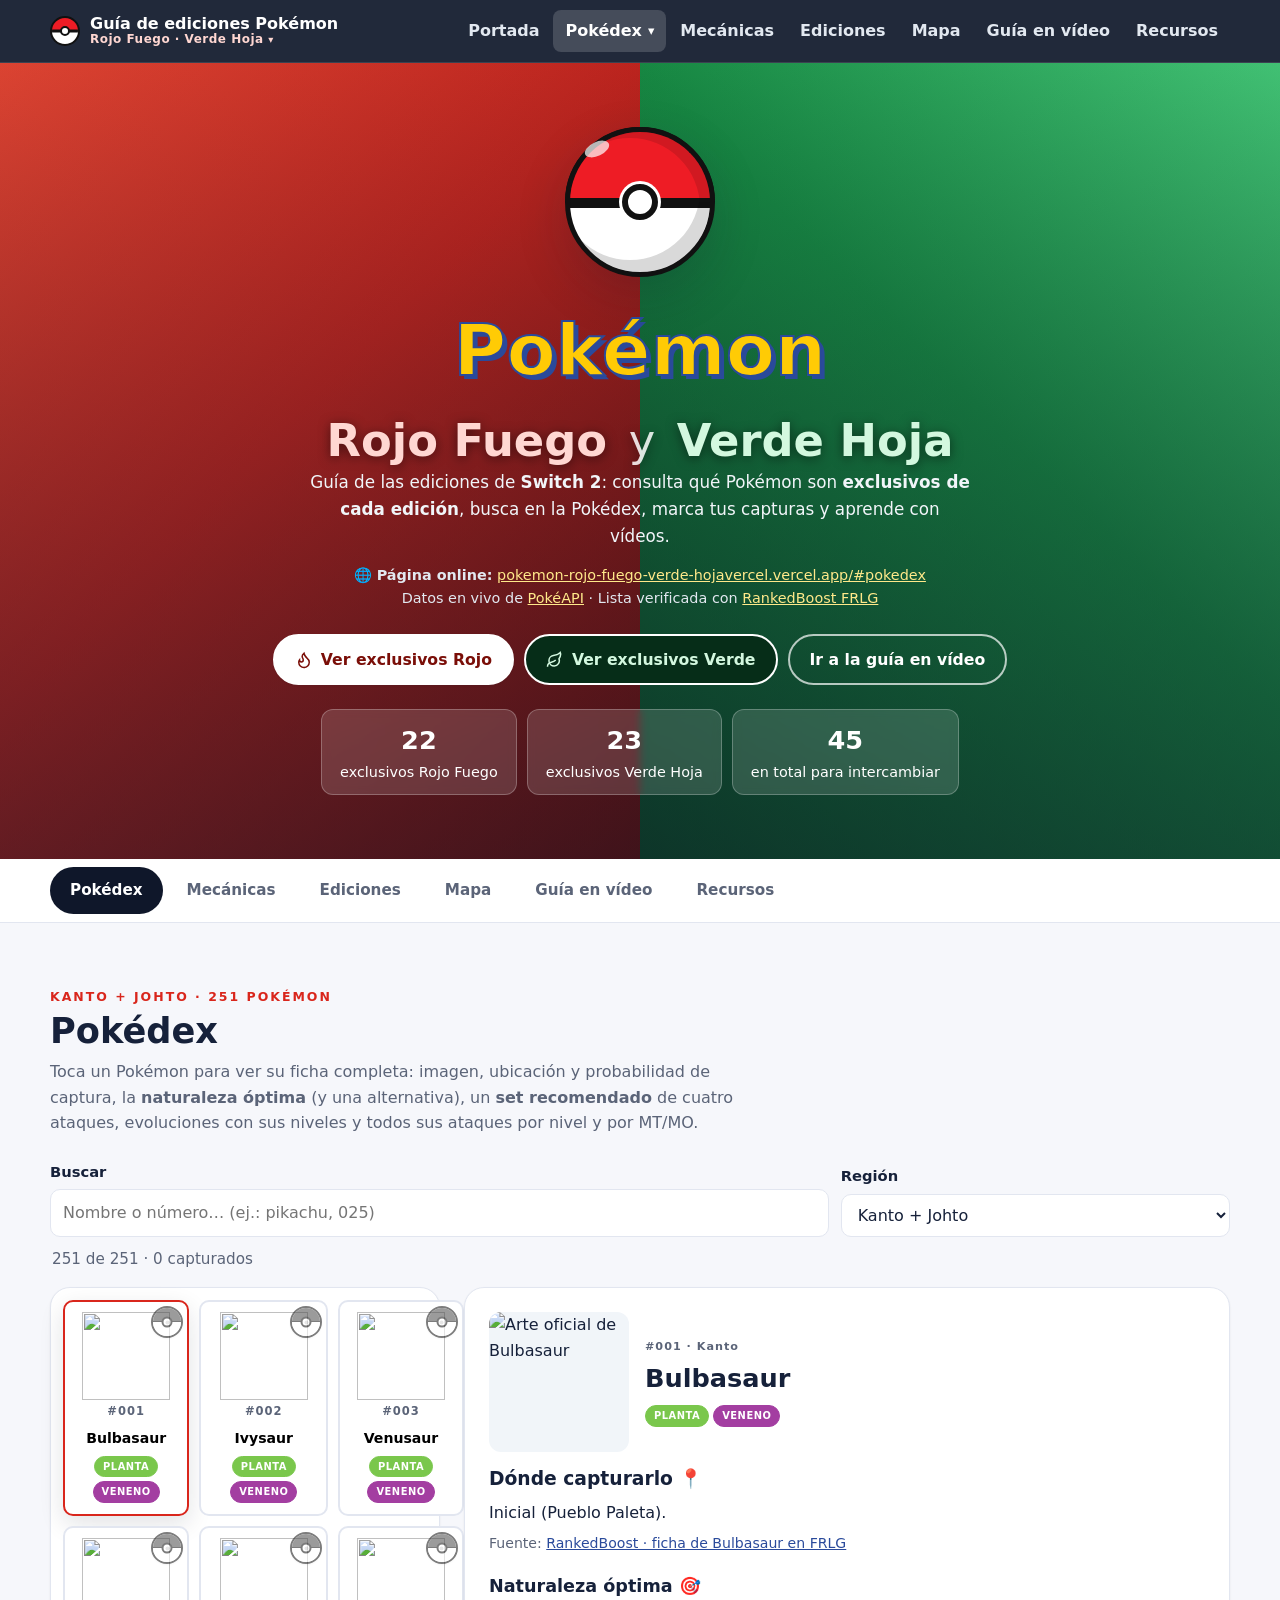
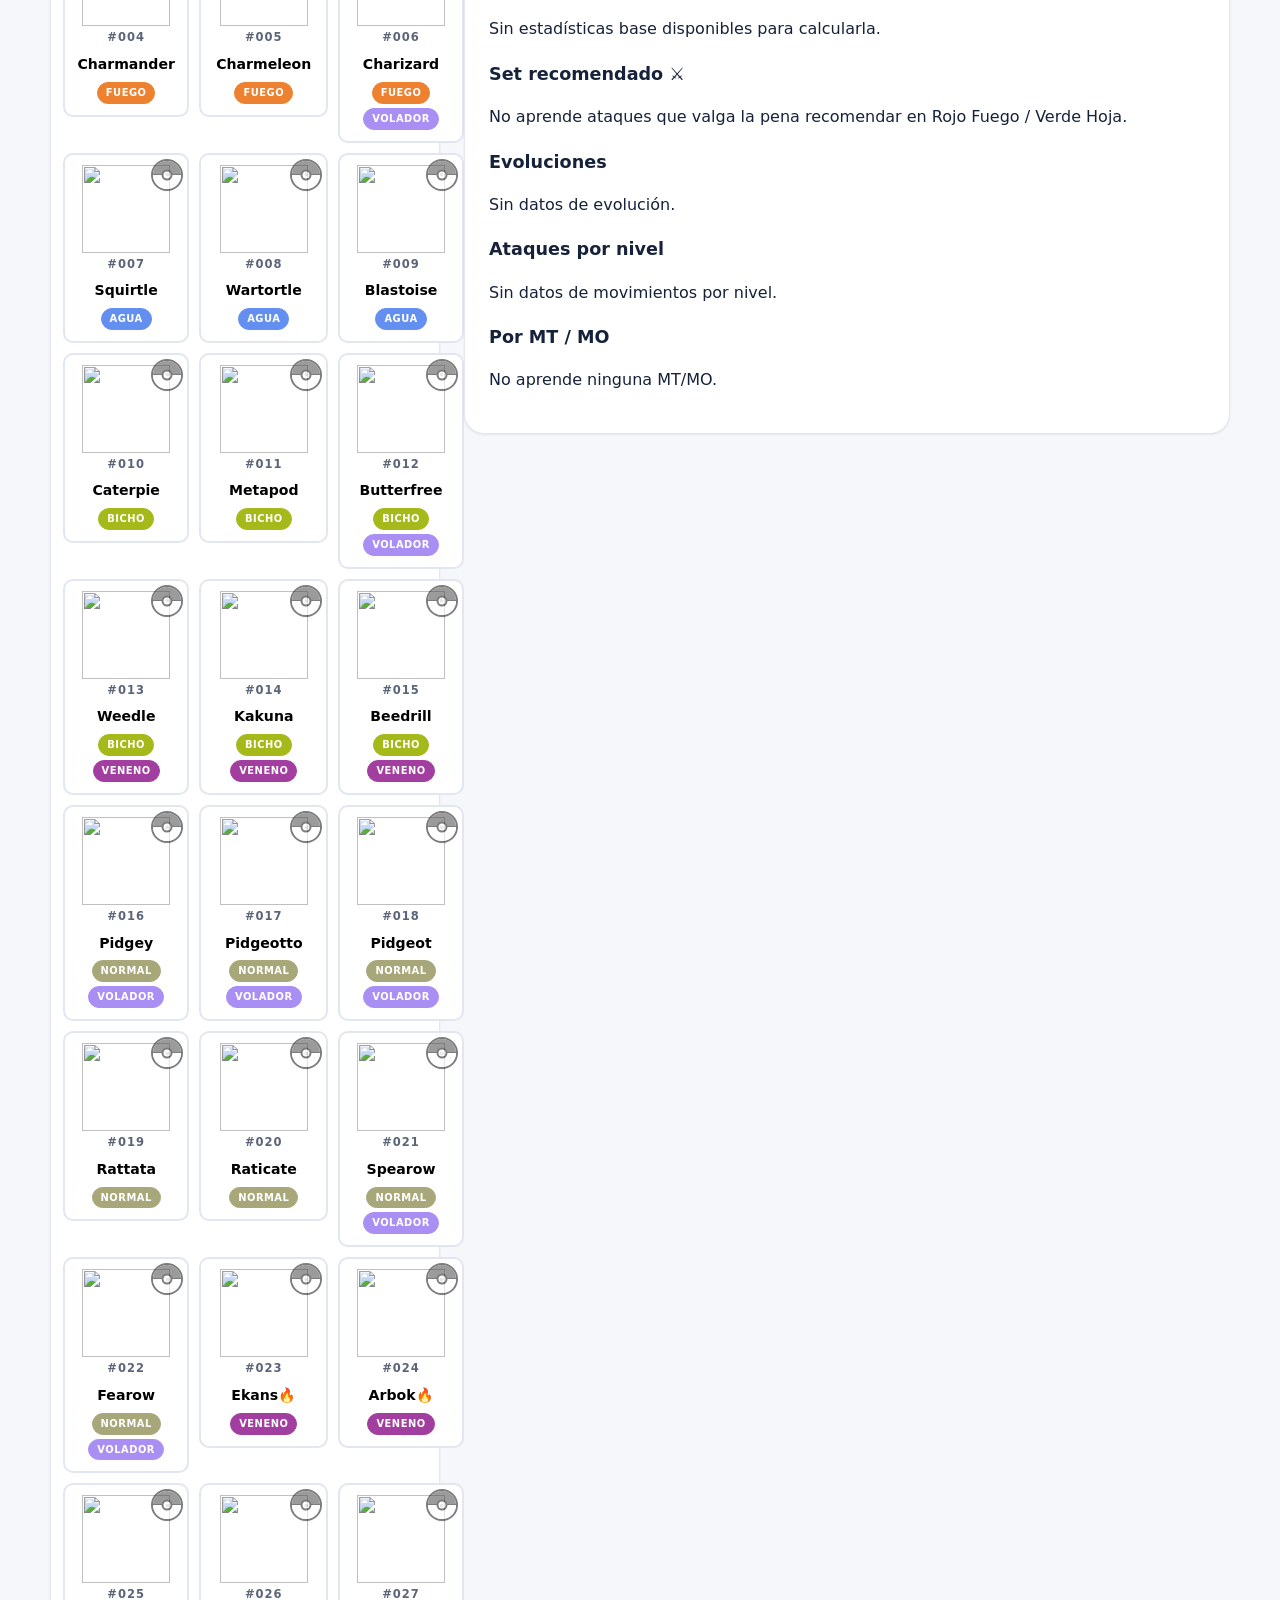
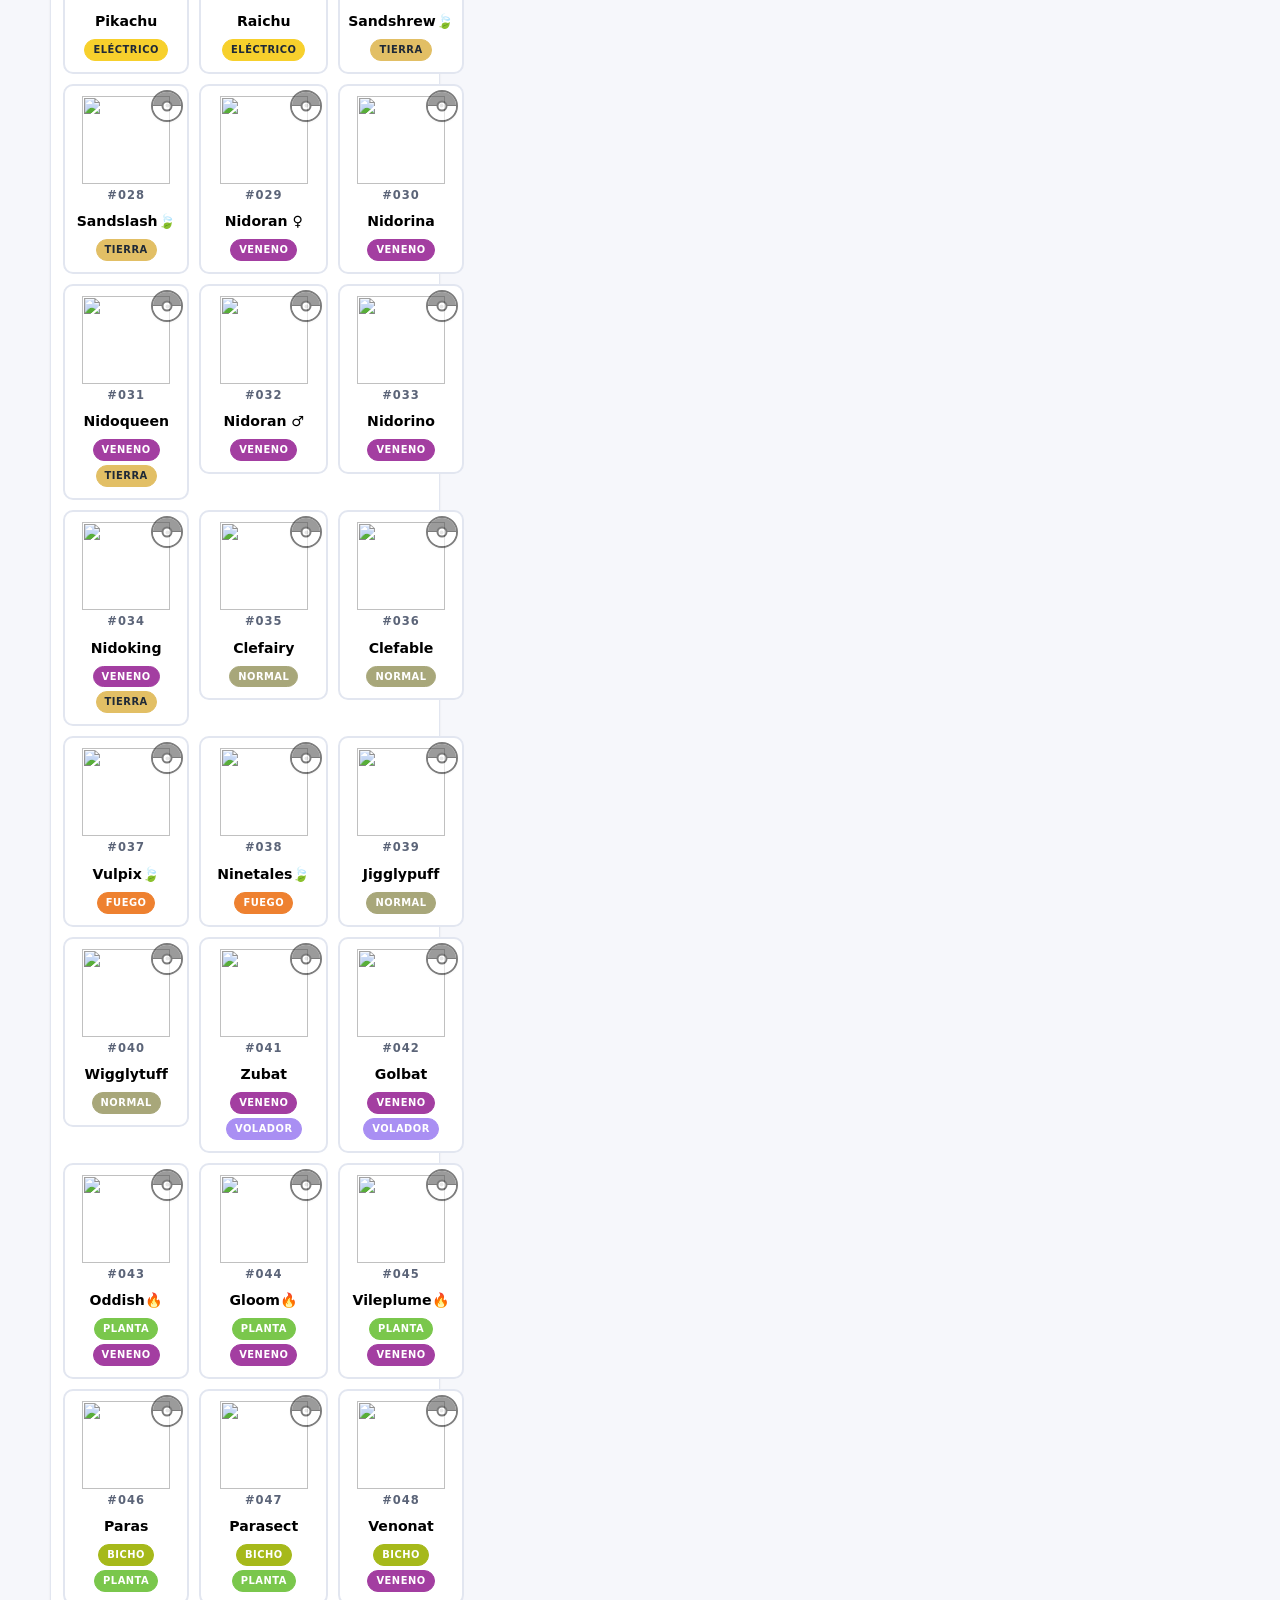
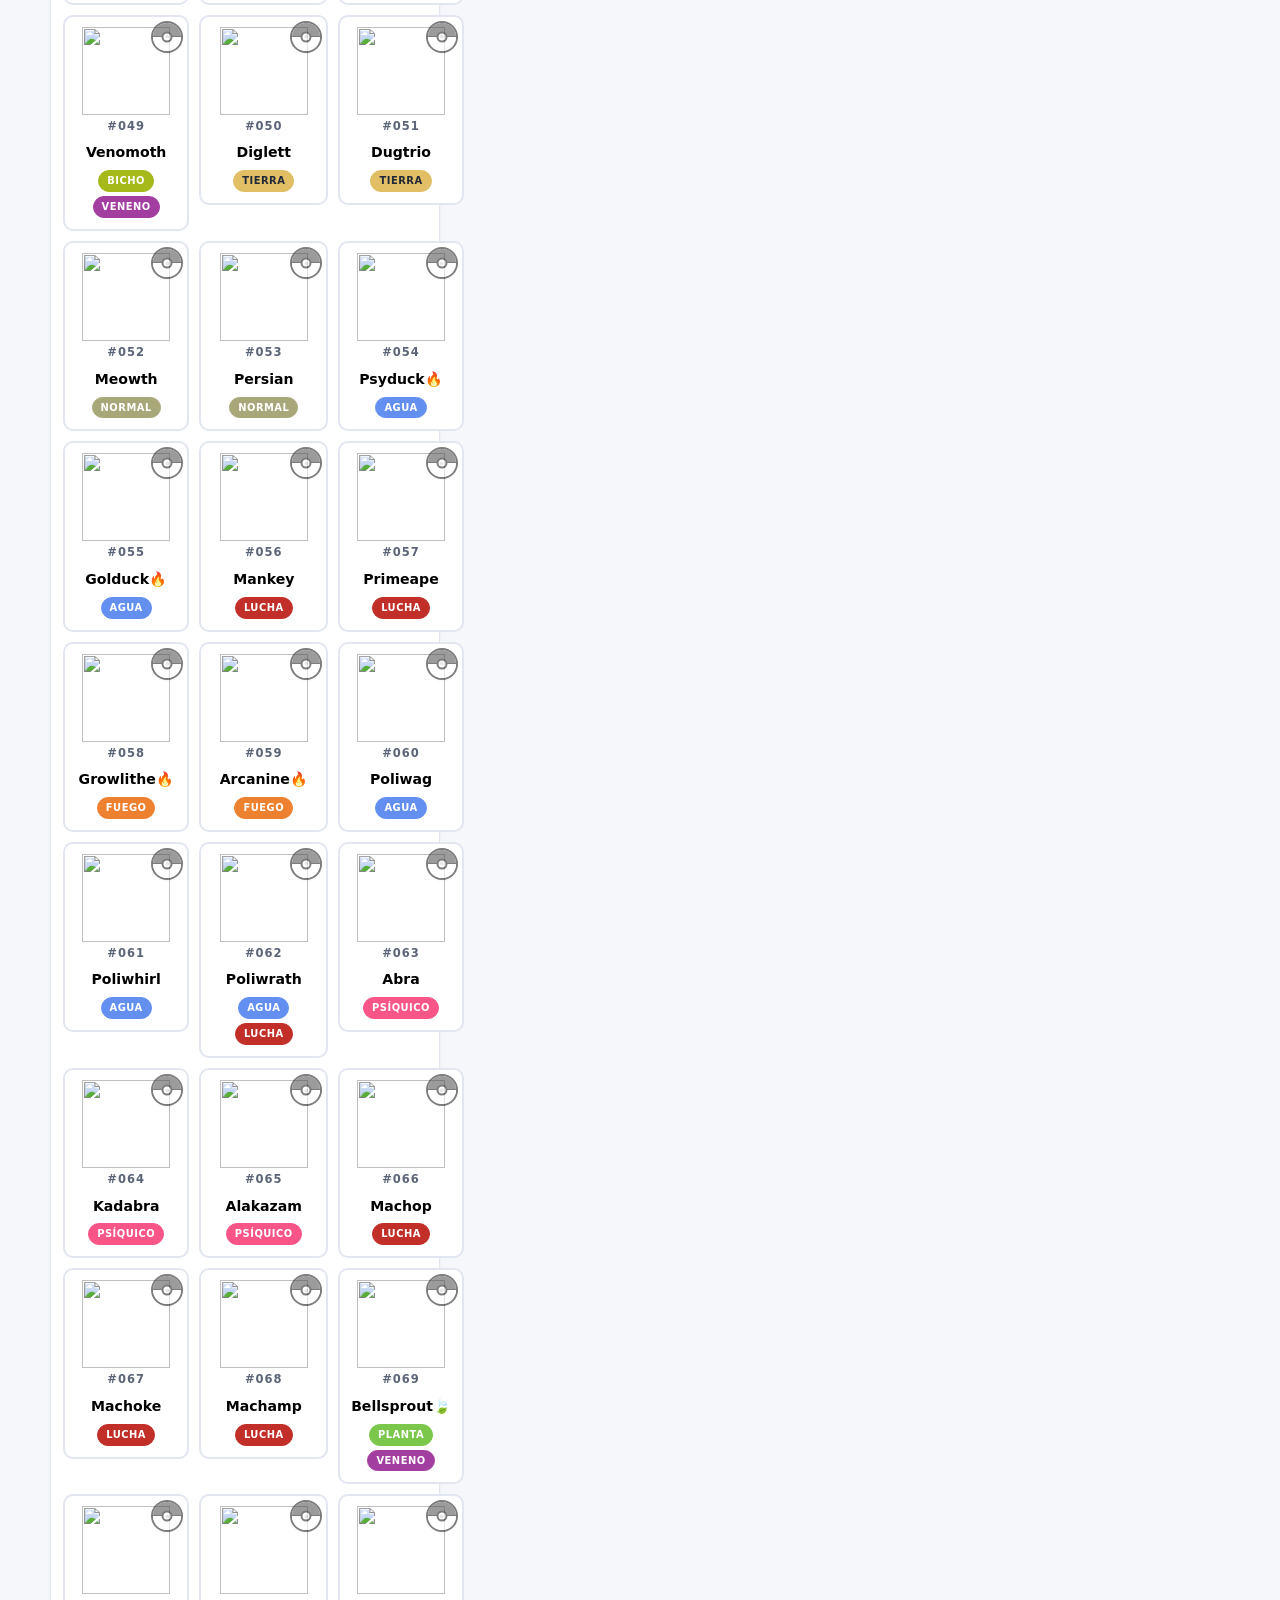
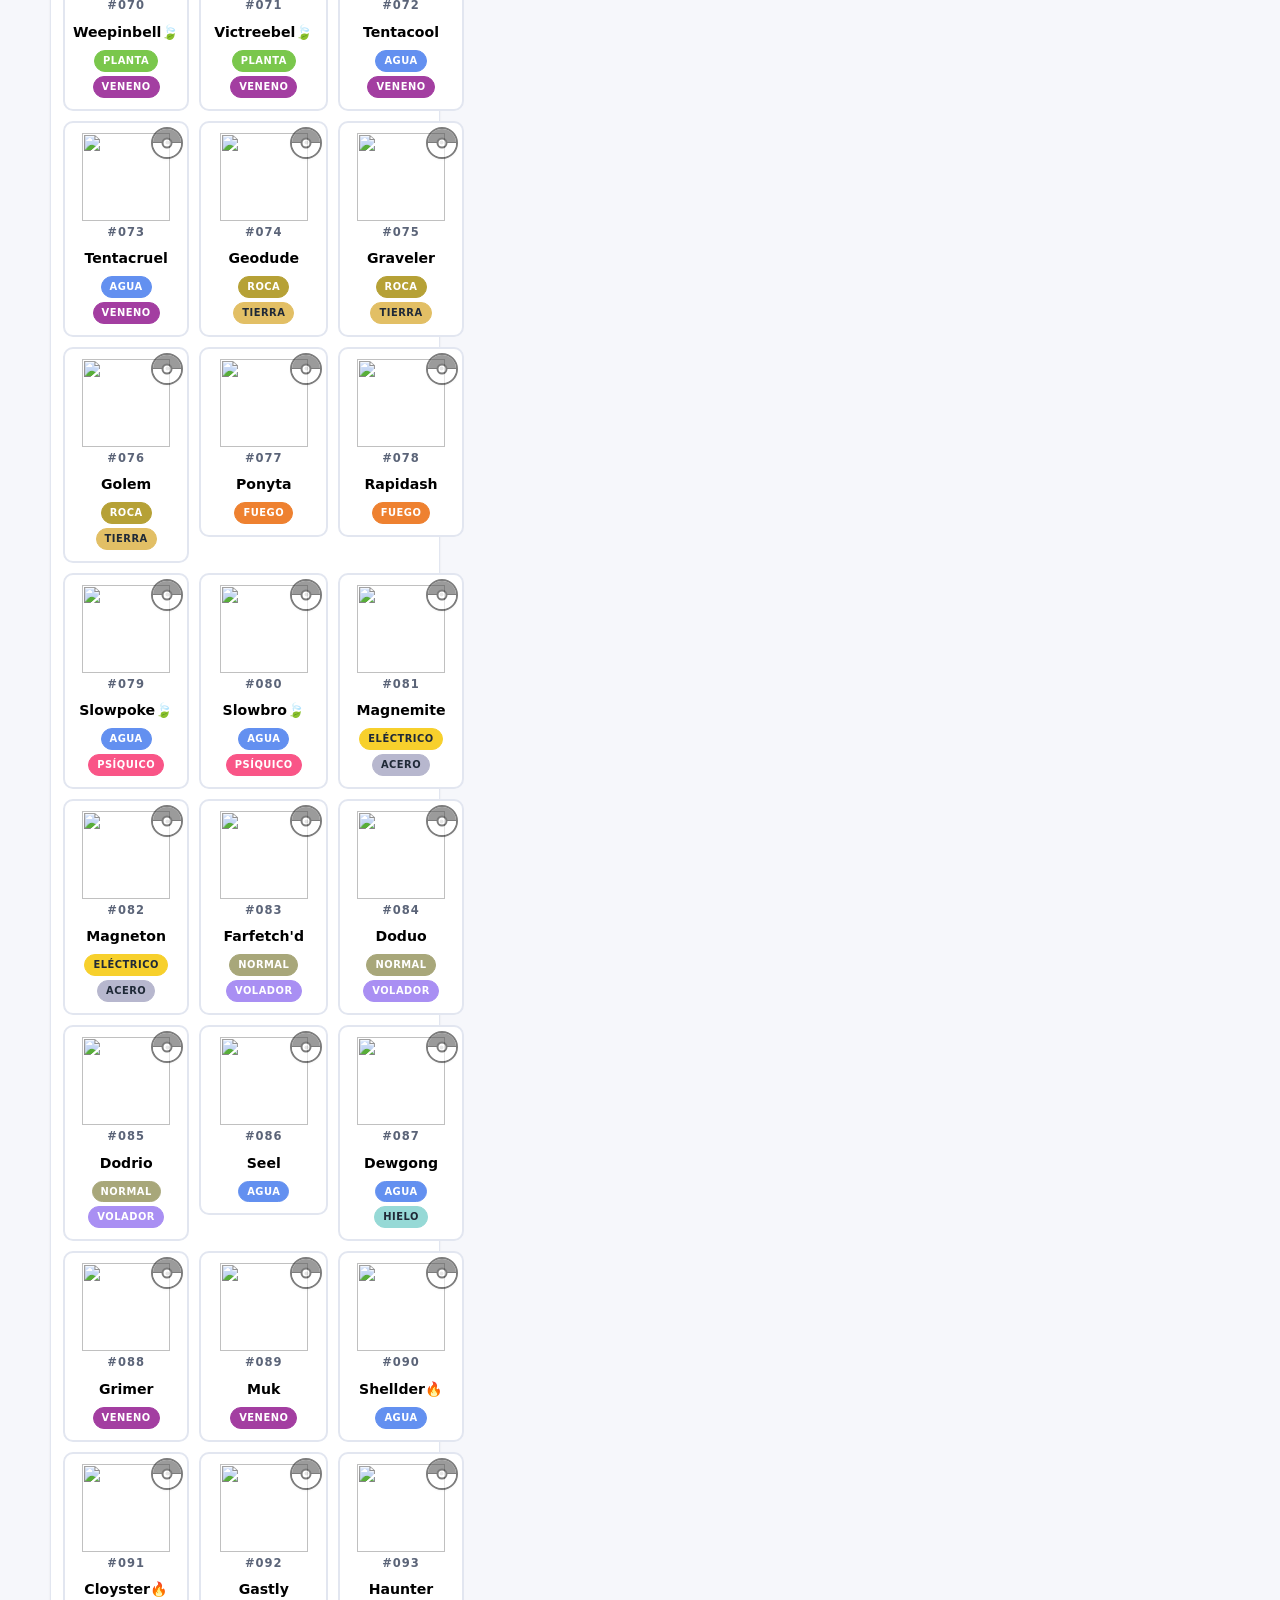
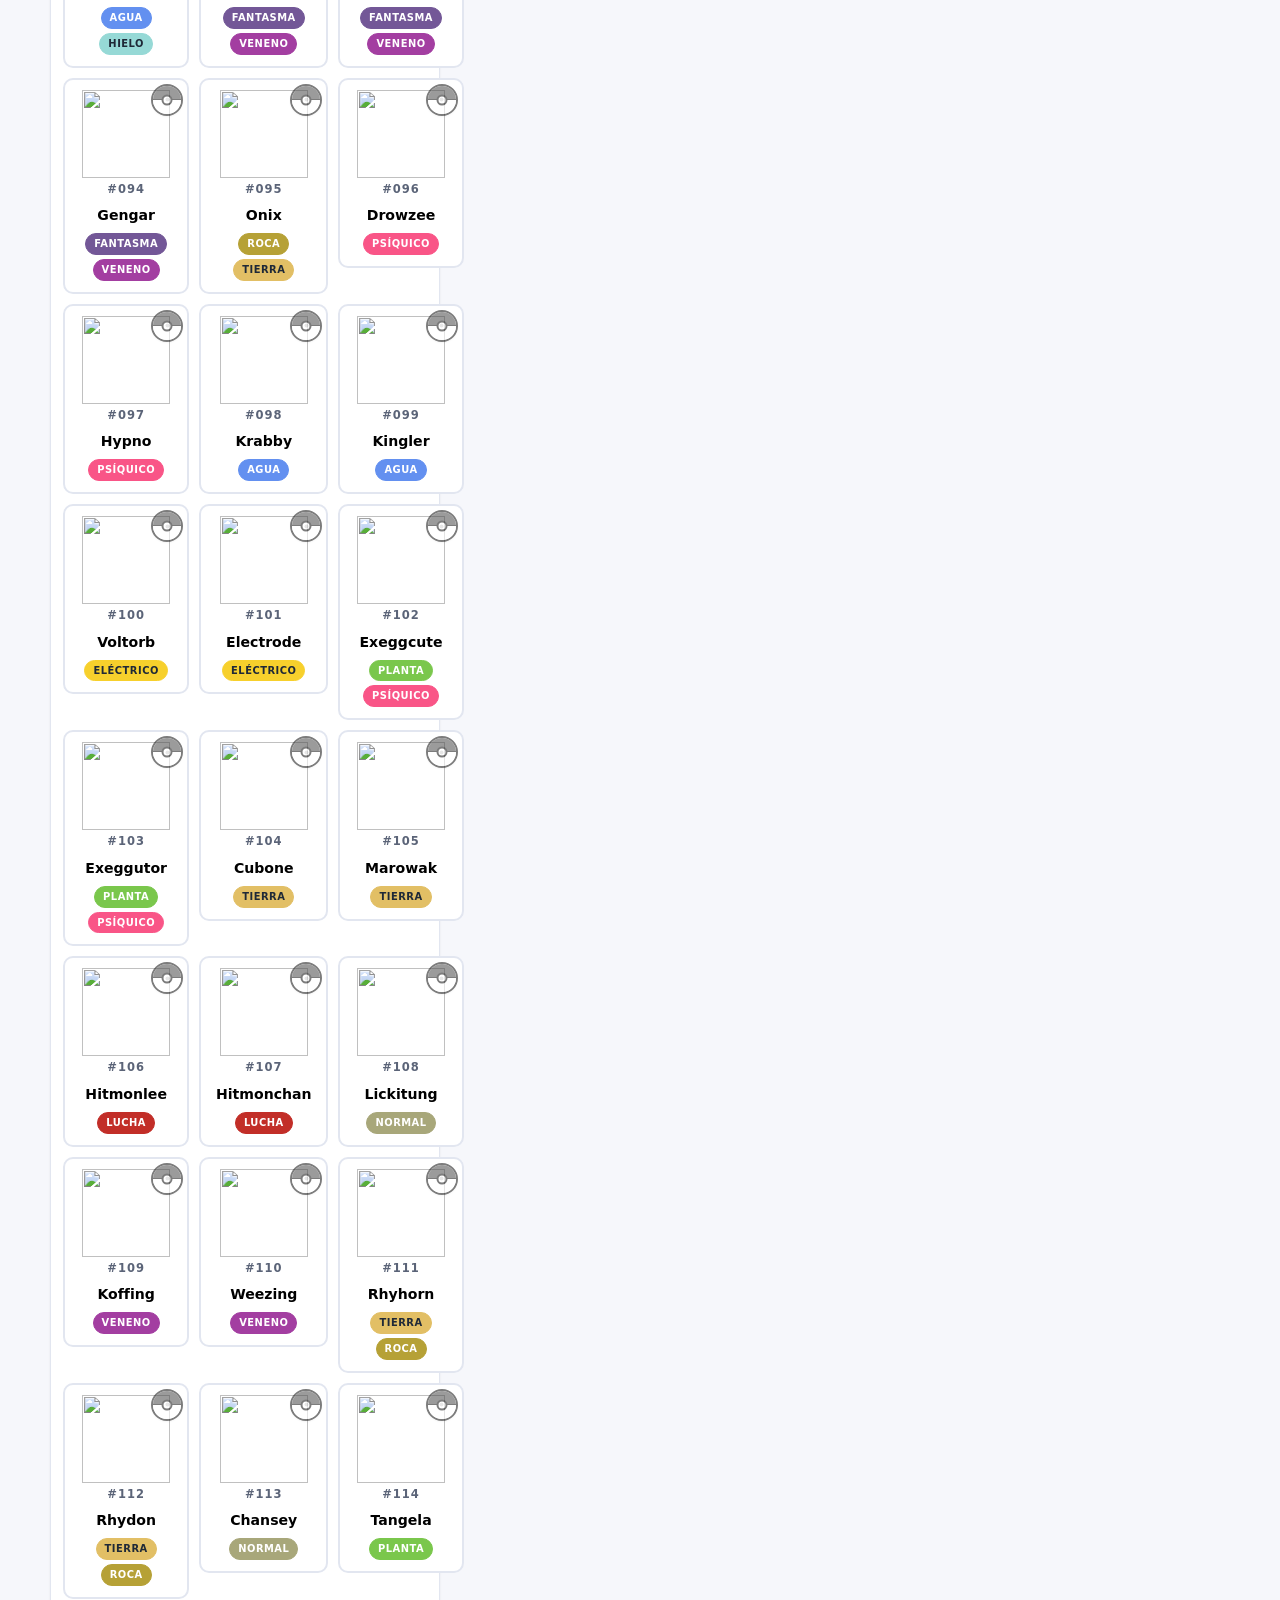
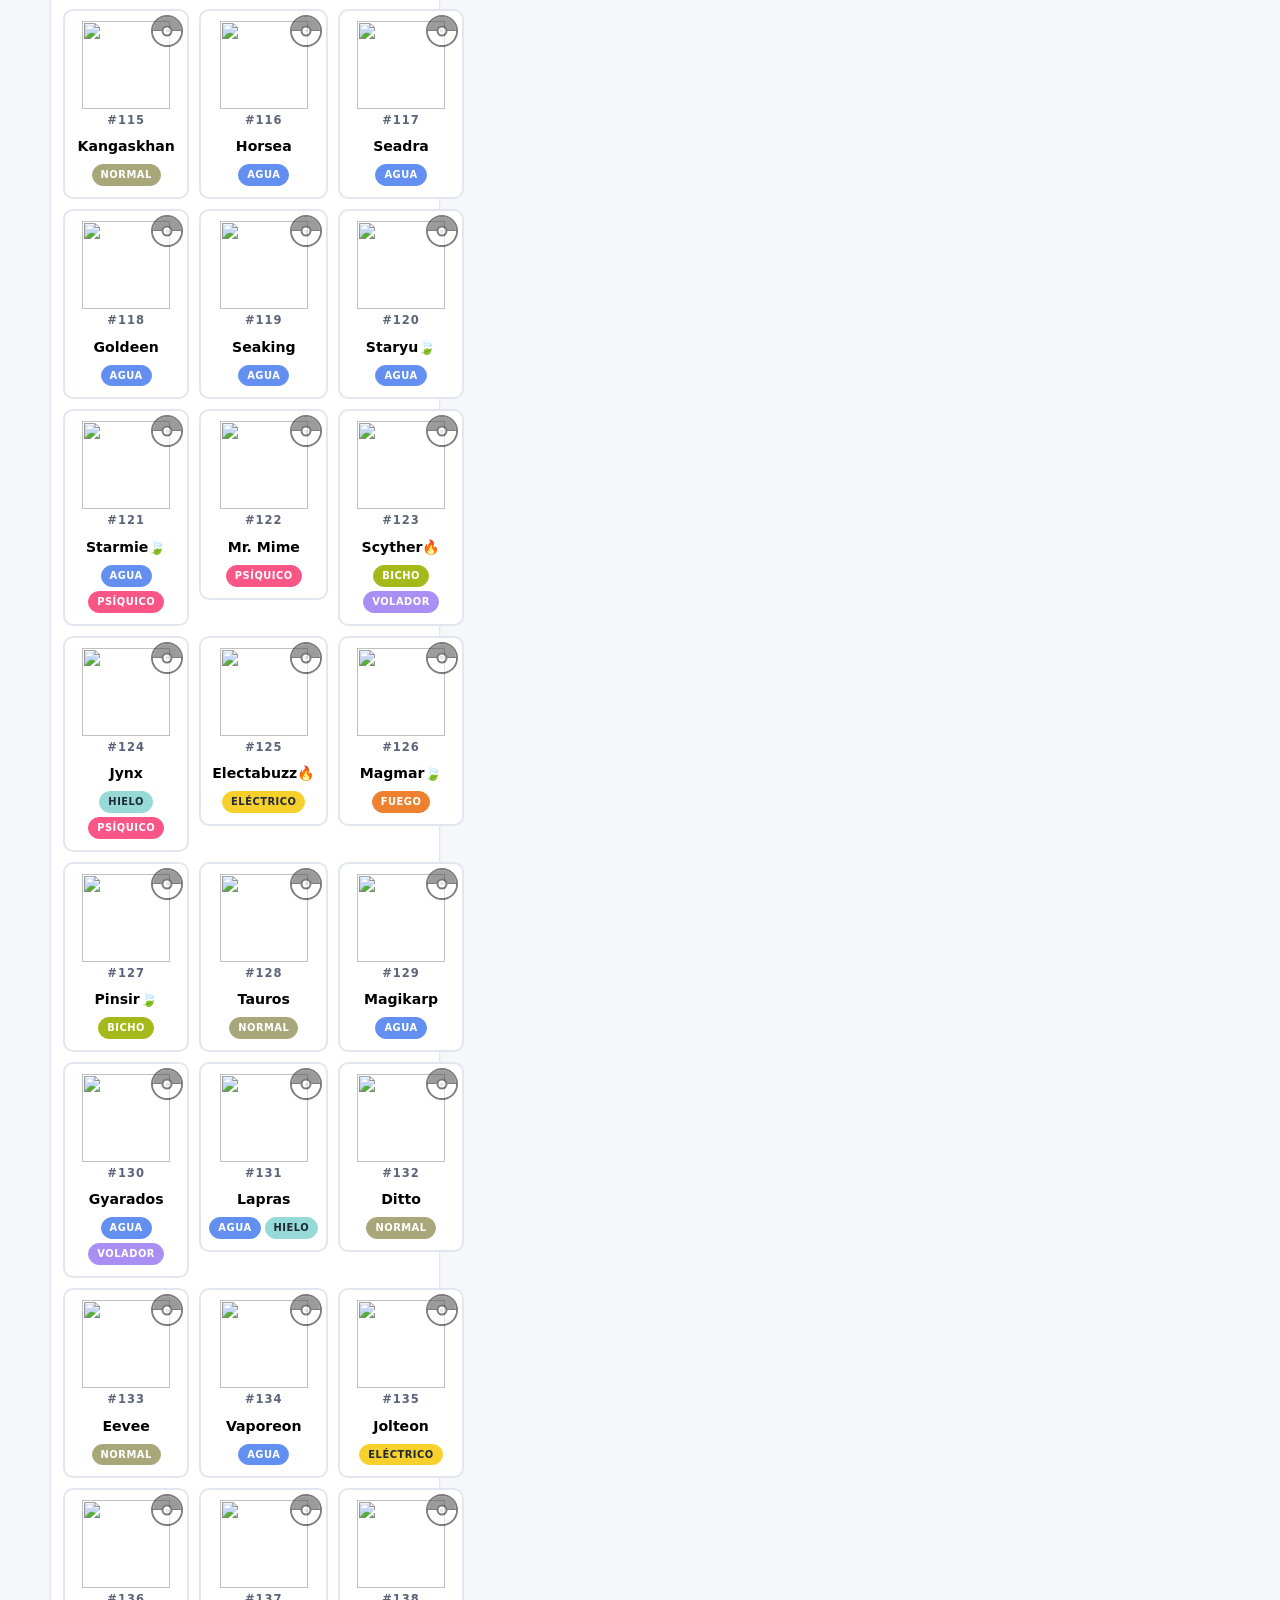
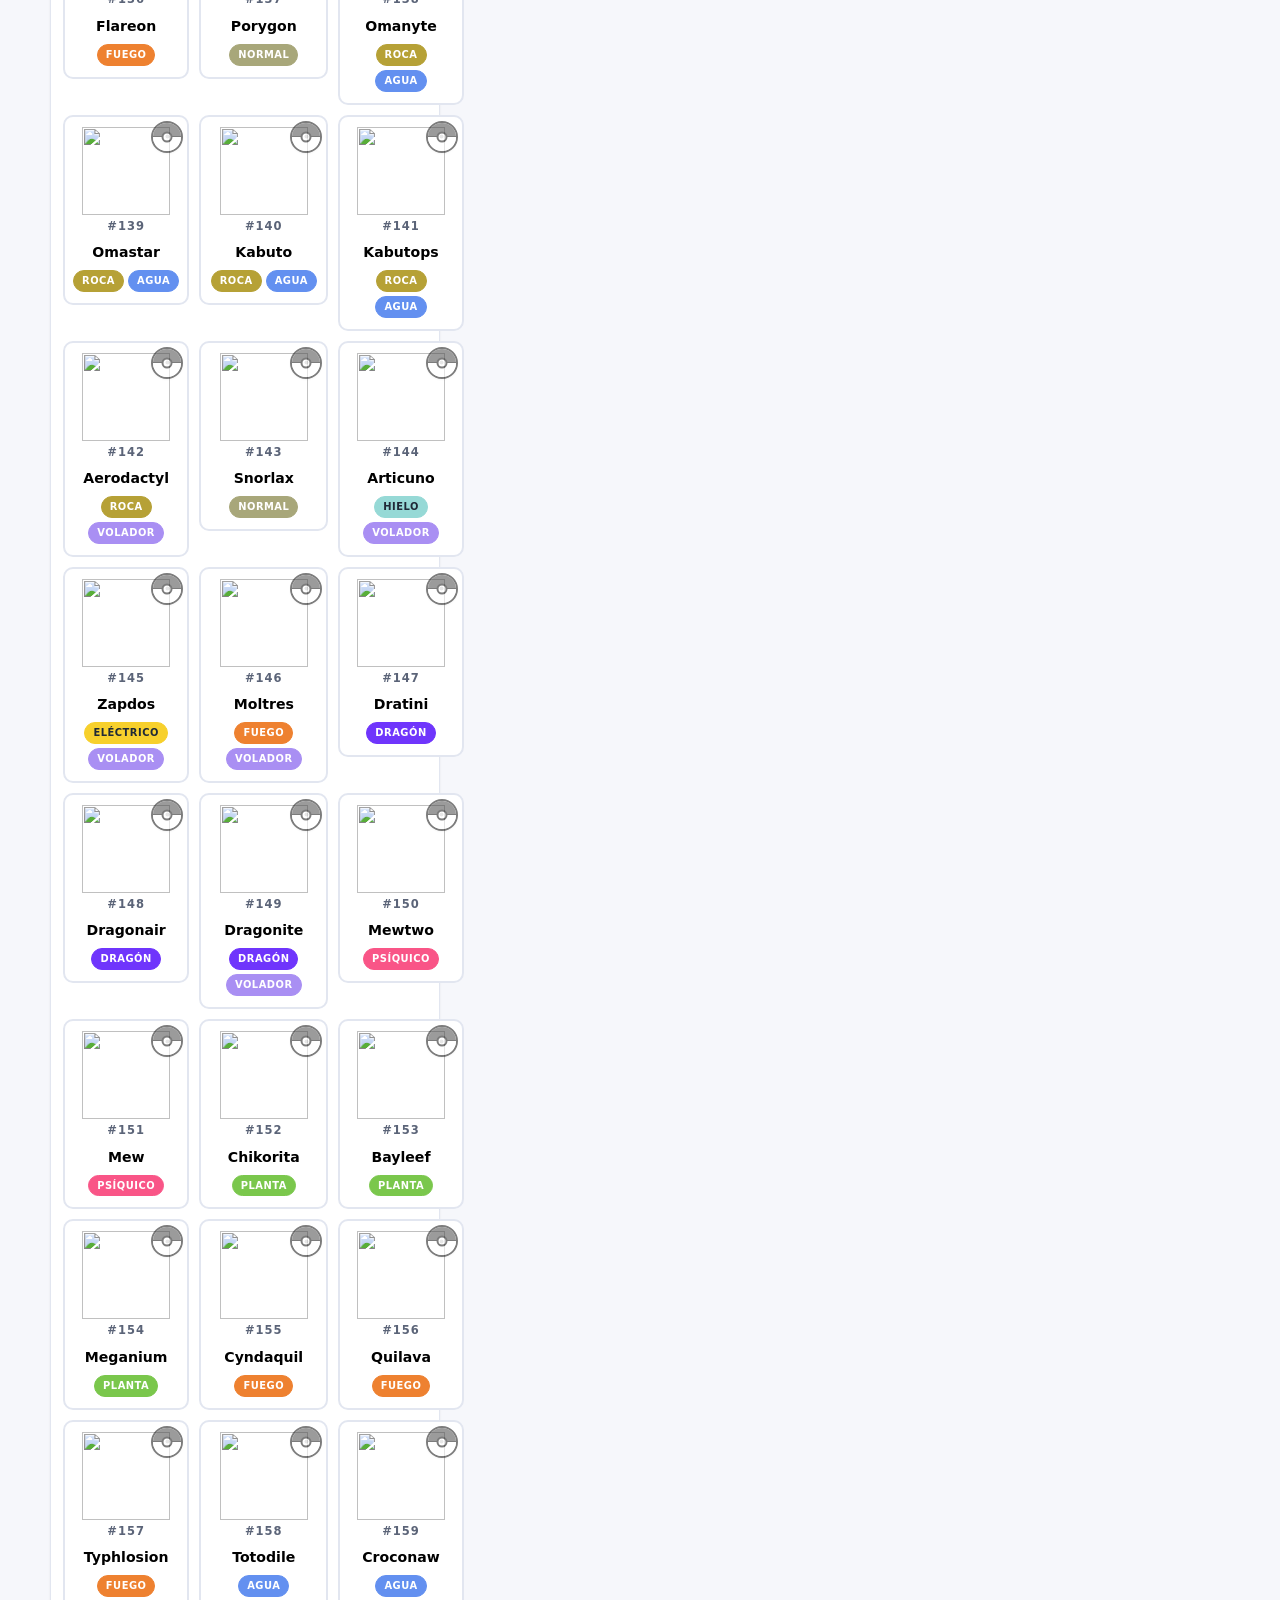
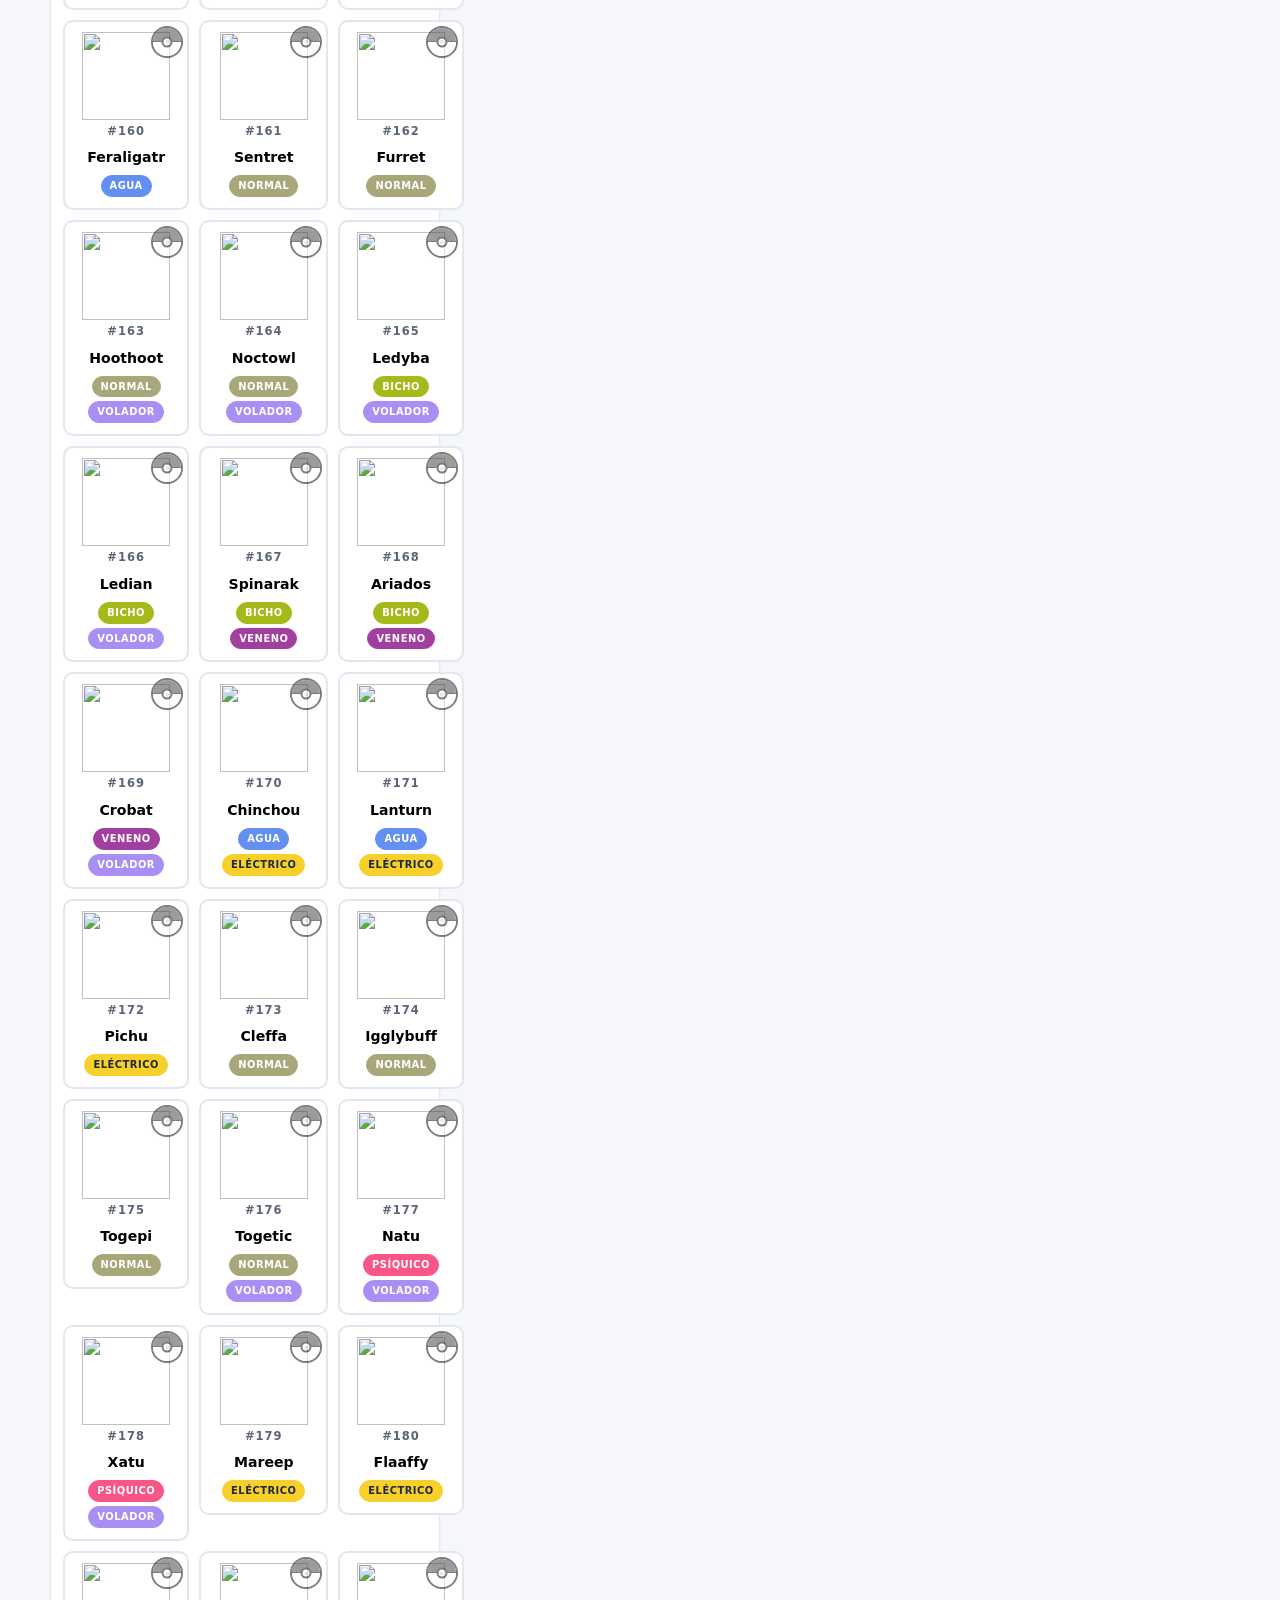
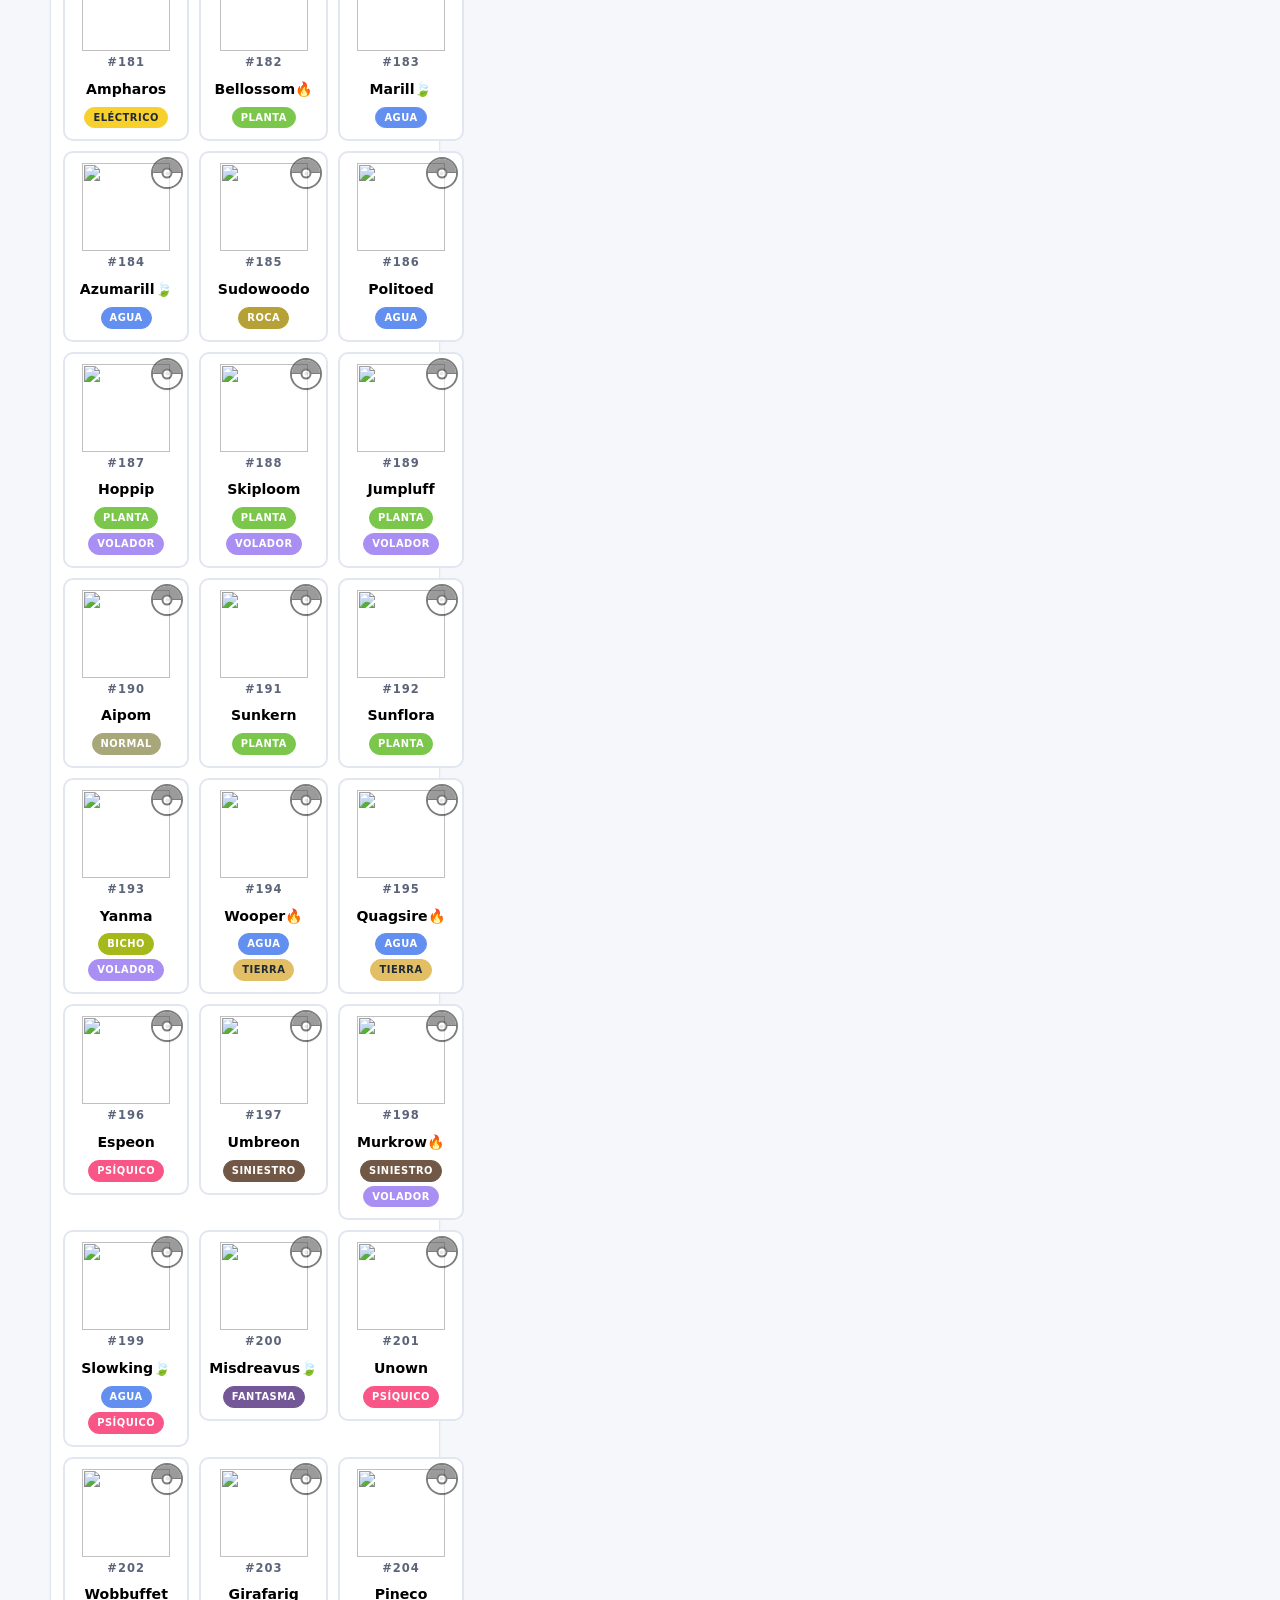
==== commit 4bdb9a36: "Selectores de edición en la Pokéball de la cabecera y de la portada - La Pokéball de la cabecera se " ====
--- a/index.html
+++ b/index.html
@@ -24,25 +24,26 @@
 
   <header class="site-header" id="top">
     <div class="container header-inner">
-      <a class="brand" href="#portada" aria-label="Inicio — Guía de ediciones Pokémon: Rojo Fuego y Verde Hoja">
-        <span class="brand-ball" aria-hidden="true"><span class="brand-ball-btn"></span></span>
-        <span class="brand-text">Guía de ediciones <strong>Pokémon</strong>
-          <small class="brand-game">Rojo Fuego · Verde Hoja</small></span>
-      </a>
+      <div class="brand-wrap ed-picker">
+        <button class="brand ed-toggle" type="button" aria-expanded="false" aria-controls="brandMenu"
+          aria-label="Guía de ediciones Pokémon: Rojo Fuego y Verde Hoja. Cambiar de edición">
+          <span class="brand-ball" aria-hidden="true"><span class="brand-ball-btn"></span></span>
+          <span class="brand-text">Guía de ediciones <strong>Pokémon</strong>
+            <small class="brand-game">Rojo Fuego · Verde Hoja <span class="nav-drop-caret" aria-hidden="true">▾</span></small></span>
+        </button>
+        <ul class="ed-menu ed-menu--brand" id="brandMenu" data-ed-list="portada" aria-label="Ediciones de la guía" hidden></ul>
+      </div>
       <nav class="site-nav" aria-label="Navegación principal">
         <button class="nav-toggle" id="navToggle" aria-expanded="false" aria-controls="navMenu" aria-label="Abrir menú">
           <svg width="22" height="22" viewBox="0 0 24 24" fill="none" stroke="currentColor" stroke-width="2" stroke-linecap="round" aria-hidden="true"><line x1="3" y1="6" x2="21" y2="6"/><line x1="3" y1="12" x2="21" y2="12"/><line x1="3" y1="18" x2="21" y2="18"/></svg>
         </button>
         <ul class="nav-menu" id="navMenu">
           <li><a href="#portada">Portada</a></li>
-          <li class="nav-drop">
-            <button class="nav-drop-btn" id="dexMenuBtn" type="button" aria-expanded="false" aria-controls="dexMenu">
+          <li class="nav-drop ed-picker">
+            <button class="nav-drop-btn ed-toggle" id="dexMenuBtn" type="button" aria-expanded="false" aria-controls="dexMenu">
               Pokédex <span class="nav-drop-caret" aria-hidden="true">▾</span>
             </button>
-            <ul class="nav-sub" id="dexMenu" aria-label="Ediciones de la guía" hidden>
-              <li><a href="index.html#pokedex" data-game="frlg" aria-current="page"><span class="nav-sub-dot nav-sub-dot--frlg" aria-hidden="true"></span>Rojo Fuego y Verde Hoja</a></li>
-              <li><a href="escarlata-purpura.html#pokedex" data-game="sv"><span class="nav-sub-dot nav-sub-dot--sv" aria-hidden="true"></span>Escarlata y Púrpura</a></li>
-            </ul>
+            <ul class="nav-sub ed-menu" id="dexMenu" data-ed-list="pokedex" aria-label="Pokédex de cada edición" hidden></ul>
           </li>
           <li><a href="#mecanicas" data-tab="mecanicas">Mecánicas</a></li>
           <li><a href="#ediciones" data-tab="ediciones">Ediciones</a></li>
@@ -63,10 +64,14 @@
       </div>
 
       <div class="container hero-content">
-        <div class="pokeball" role="img" aria-label="Pokébola clásica roja y blanca">
-          <span class="pokeball-shine" aria-hidden="true"></span>
-          <span class="pokeball-band" aria-hidden="true"></span>
-          <span class="pokeball-button" aria-hidden="true"></span>
+        <div class="ball-picker ed-picker">
+          <button class="pokeball ed-toggle" type="button" aria-expanded="false" aria-controls="heroMenu"
+            aria-label="Abrir la Pokéball para elegir edición" title="Pulsa para elegir edición">
+            <span class="pokeball-glow" aria-hidden="true"></span>
+            <span class="pokeball-lid" aria-hidden="true"><span class="pokeball-shine"></span></span>
+            <span class="pokeball-button" aria-hidden="true"></span>
+          </button>
+          <ul class="ed-menu ed-menu--hero" id="heroMenu" data-ed-list="portada" aria-label="Ediciones de la guía" hidden></ul>
         </div>
 
         <img
--- a/src/styles/main.css
+++ b/src/styles/main.css
@@ -120,11 +120,21 @@
   border-bottom: 1px solid rgb(255 255 255 / 0.12);
 }
 .header-inner { display: flex; align-items: center; justify-content: space-between; gap: 12px; padding-block: 10px; }
-.brand { display: flex; align-items: center; gap: 10px; color: #fff; text-decoration: none; font-weight: 600; }
+.brand-wrap { position: relative; }
+.brand {
+  display: flex; align-items: center; gap: 10px; color: #fff; text-decoration: none; font: inherit; font-weight: 600;
+  background: transparent; border: 0; border-radius: 12px; padding: 4px 8px 4px 4px; margin-left: -4px;
+  cursor: pointer; text-align: left;
+}
+.brand:hover, .brand[aria-expanded="true"] { background: rgb(255 255 255 / 0.08); }
+.brand:hover .brand-ball { animation: ball-wiggle 0.7s ease-in-out infinite; }
+.brand[aria-expanded="true"] .brand-ball { rotate: -25deg; }
+.brand[aria-expanded="true"] .nav-drop-caret { transform: rotate(180deg); }
+.brand .nav-drop-caret { display: inline-block; font-size: 0.85em; }
 .brand-text { line-height: 1.15; }
 .brand-game { display: block; font-size: 0.75rem; font-weight: 700; color: var(--fire-tint); letter-spacing: 0.5px; }
 .brand-ball {
-  width: 30px; height: 30px; border-radius: 50%; position: relative; flex: none;
+  width: 30px; height: 30px; border-radius: 50%; position: relative; flex: none; transition: rotate 0.2s ease;
   background: linear-gradient(to bottom, #ee1c25 50%, #fff 50%);
   border: 2px solid #111; overflow: hidden;
 }
@@ -140,6 +150,24 @@
 .nav-menu a { display: block; padding: 10px 12px; border-radius: 8px; color: var(--color-text); text-decoration: none; font-weight: 600; }
 .nav-menu a:hover { background: #eef2ff; }
 
+/* Selectores de edición: listas flotantes con una entrada por juego */
+.ed-menu {
+  position: absolute; z-index: 70; list-style: none; margin: 0; padding: 8px; min-width: 250px;
+  background: #fff; border-radius: 12px; box-shadow: var(--shadow-lg); text-align: left;
+  animation: menu-in 0.18s ease-out;
+}
+.ed-menu[hidden] { display: none; }
+.ed-menu a {
+  display: flex; align-items: center; gap: 8px; padding: 10px 12px; border-radius: 8px;
+  color: var(--color-text); text-decoration: none; font-weight: 600; font-size: 0.95rem; white-space: nowrap;
+}
+.ed-menu a:hover { background: #eef2ff; }
+.ed-menu a[aria-current="page"] { font-weight: 800; }
+.ed-menu a[aria-current="page"]::after { content: "✓"; margin-left: auto; color: var(--color-ok); }
+.ed-menu--brand { top: calc(100% + 8px); left: 0; }
+.ed-menu--hero { top: calc(100% + 4px); left: 50%; translate: -50% 0; }
+@keyframes menu-in { from { opacity: 0; transform: translateY(-6px) scale(0.97); } }
+
 /* Desplegable "Pokédex": elegir el juego */
 .nav-drop { position: relative; }
 .nav-drop-btn {
@@ -150,11 +178,8 @@
 .nav-drop-btn:hover { background: #eef2ff; }
 .nav-drop-caret { font-size: 0.8em; transition: transform 0.2s ease; }
 .nav-drop-btn[aria-expanded="true"] .nav-drop-caret { transform: rotate(180deg); }
-.nav-sub { list-style: none; margin: 0 0 4px; padding: 0 0 0 12px; }
-.nav-sub[hidden] { display: none; }
-.nav-sub a { display: flex; align-items: center; gap: 8px; font-size: 0.95rem; white-space: nowrap; }
-.nav-sub a[aria-current="page"] { font-weight: 800; }
-.nav-sub a[aria-current="page"]::after { content: "✓"; margin-left: auto; color: var(--color-ok); }
+/* En el menú móvil va integrada en la lista; en escritorio flota (ver breakpoints) */
+.nav-sub { position: static; margin: 0 0 4px; padding: 0 0 0 12px; min-width: 0; box-shadow: none; background: transparent; animation: none; }
 .nav-sub-dot { width: 14px; height: 14px; border-radius: 50%; flex: none; border: 1.5px solid rgb(0 0 0 / 0.25); }
 .nav-sub-dot--frlg { background: linear-gradient(90deg, #d9261c 50%, #189a46 50%); }
 .nav-sub-dot--sv { background: linear-gradient(90deg, #e2401c 50%, #7b3fc4 50%); }
@@ -166,25 +191,48 @@
 .hero-half--leaf { background: linear-gradient(225deg, var(--leaf-hi) 0%, var(--color-leaf) 45%, var(--color-leaf-dark) 100%); }
 .hero-split::after { content: ""; position: absolute; inset: 0; background: linear-gradient(to bottom, rgb(15 23 42 / 0.15), rgb(15 23 42 / 0.55)); }
 .hero-content { position: relative; z-index: 2; text-align: center; padding-block: var(--spacing-2xl); }
-.hero-content a:not(.btn) { color: #ffe98a; }
-
+.hero-content a:not(.btn, .ed-menu a) { color: #ffe98a; }
+
+/* Botón: se balancea al pasar por encima y al pulsarlo se abre la tapa y sale el selector */
+.ball-picker { position: relative; width: fit-content; margin: 0 auto var(--spacing-md); }
 .pokeball {
-  width: 120px; height: 120px; border-radius: 50%; margin: 0 auto var(--spacing-md);
-  background: linear-gradient(to bottom, #ee1c25 46%, #111 46%, #111 54%, #fff 54%);
-  border: 5px solid #111; position: relative;
+  display: block; width: 120px; height: 120px; border-radius: 50%; padding: 0; margin: 0;
+  /* Dentro: oscuro arriba (se ve al abrir la tapa) y la mitad blanca con la banda */
+  background: linear-gradient(to bottom, #2b1a12 50%, #111 50%, #111 54%, #fff 54%);
+  border: 5px solid #111; position: relative; cursor: pointer;
   box-shadow: var(--shadow-lg), inset -10px -12px 0 rgb(0 0 0 / 0.15);
   animation: float 4s ease-in-out infinite;
-  transition: transform 0.25s ease;
-}
-.pokeball:hover { transform: rotate(-10deg) scale(1.04); }
-.pokeball-shine { position: absolute; left: 18px; top: 14px; width: 26px; height: 14px; border-radius: 50%; background: rgb(255 255 255 / 0.7); transform: rotate(-25deg); }
+}
+.pokeball:hover:not([aria-expanded="true"]) { animation: float 4s ease-in-out infinite, ball-wiggle 0.8s ease-in-out infinite; }
+.pokeball:focus-visible { outline-offset: 6px; border-radius: 50%; }
+.pokeball-lid {
+  position: absolute; top: -5px; left: -5px; right: -5px; height: calc(50% + 5px); z-index: 1;
+  background: linear-gradient(to bottom, #ee1c25 calc(100% - 4px), #111 0);
+  border: 5px solid #111; border-bottom: 0; border-radius: 999px 999px 0 0;
+  box-shadow: inset -10px 6px 0 rgb(0 0 0 / 0.12);
+  transform-origin: 6% 100%; transition: transform 0.35s cubic-bezier(0.34, 1.56, 0.64, 1);
+}
+.pokeball[aria-expanded="true"] .pokeball-lid { transform: rotate(-42deg); }
+.pokeball-glow {
+  position: absolute; left: 50%; top: 42%; width: 80%; height: 50%; translate: -50% -50%; border-radius: 50%;
+  background: radial-gradient(circle, #fff9c4, #ffe066 40%, transparent 70%);
+  opacity: 0; transition: opacity 0.3s ease;
+}
+.pokeball[aria-expanded="true"] .pokeball-glow { opacity: 1; }
+.pokeball-shine { position: absolute; left: 14px; top: 10px; width: 26px; height: 14px; border-radius: 50%; background: rgb(255 255 255 / 0.7); transform: rotate(-25deg); }
 .pokeball-button {
-  position: absolute; left: 50%; top: 50%; width: 30px; height: 30px; border-radius: 50%;
+  position: absolute; left: 50%; top: 50%; width: 30px; height: 30px; border-radius: 50%; z-index: 2;
   background: #fff; border: 6px solid #111; transform: translate(-50%, -50%);
   box-shadow: 0 0 0 3px #fff;
 }
+.pokeball:hover .pokeball-button { background: #fff7cc; }
 @keyframes float { 0%, 100% { translate: 0 0; } 50% { translate: 0 -8px; } }
-@media (prefers-reduced-motion: reduce) { .pokeball { animation: none; } html { scroll-behavior: auto; } }
+@keyframes ball-wiggle { 0%, 100% { rotate: 0deg; } 20% { rotate: -14deg; } 40% { rotate: 10deg; } 60% { rotate: -6deg; } 80% { rotate: 3deg; } }
+@media (prefers-reduced-motion: reduce) {
+  .pokeball, .pokeball:hover:not([aria-expanded="true"]), .brand:hover .brand-ball, .ed-menu { animation: none; }
+  .pokeball-lid { transition: none; }
+  html { scroll-behavior: auto; }
+}
 
 .pokemon-logo { width: min(420px, 78vw); filter: drop-shadow(0 6px 0 rgb(0 0 0 / 0.35)) drop-shadow(0 12px 24px rgb(0 0 0 / 0.35)); }
 .pokemon-logo-fallback {
@@ -651,11 +699,12 @@
   .nav-drop-btn:hover { background: rgb(255 255 255 / 0.12); color: #fff; }
   .nav-menu a.active, .nav-drop-btn.active { background: rgb(255 255 255 / 0.16); color: #fff; }
   .nav-sub {
-    position: absolute; top: calc(100% + 8px); left: 0; z-index: 60; min-width: 250px;
-    background: #fff; border-radius: 12px; box-shadow: var(--shadow-md); padding: 8px; margin: 0;
+    position: absolute; top: calc(100% + 8px); left: 0; min-width: 250px;
+    background: #fff; border-radius: 12px; box-shadow: var(--shadow-lg); padding: 8px; margin: 0;
+    animation: menu-in 0.18s ease-out;
   }
-  .nav-sub a, .nav-sub a:hover { color: var(--color-text); padding: 10px 12px; }
-  .nav-sub a:hover { background: #eef2ff; }
+  .nav-menu .ed-menu a { color: var(--color-text); padding: 10px 12px; }
+  .nav-menu .ed-menu a:hover { background: #eef2ff; color: var(--color-text); }
   .link-grid { grid-template-columns: repeat(2, 1fr); }
   .set-cards { grid-template-columns: repeat(2, minmax(0, 1fr)); }
   .dex-toolbar { grid-template-columns: 2fr 1fr; align-items: end; }
